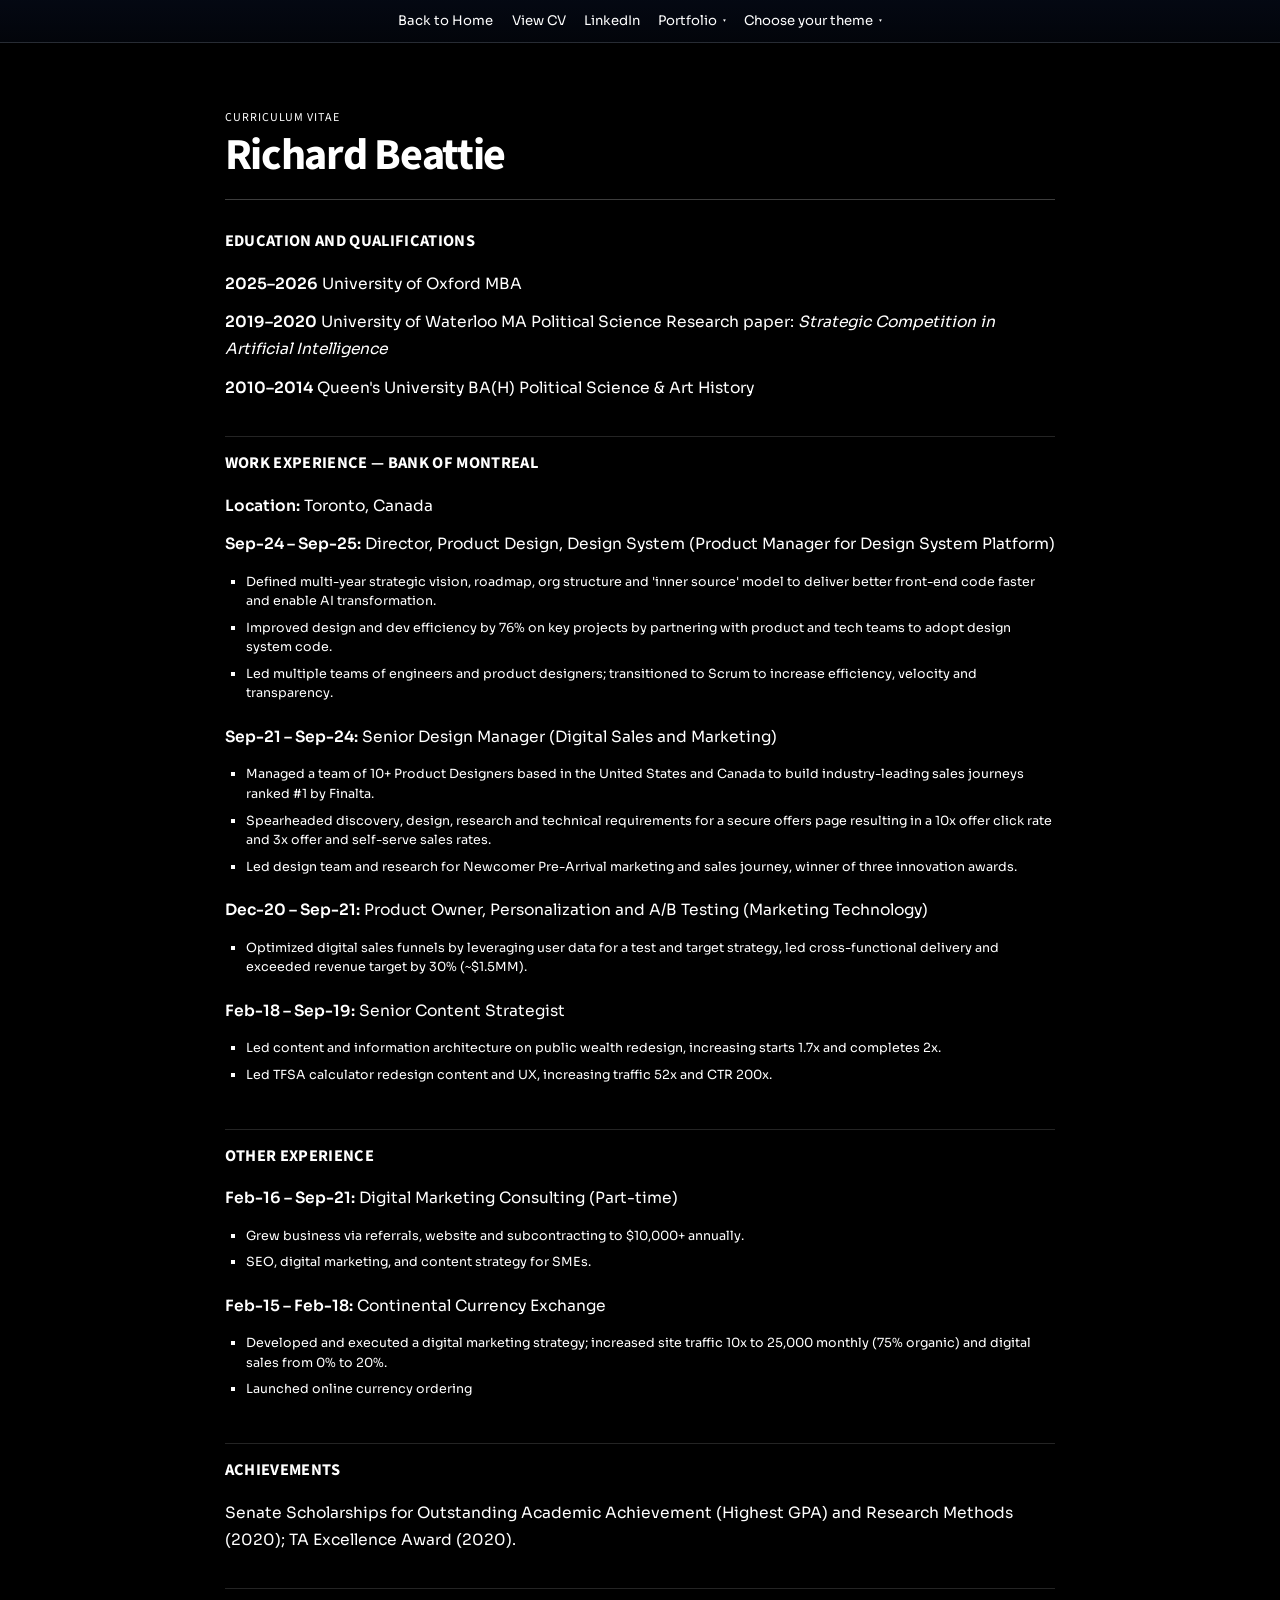
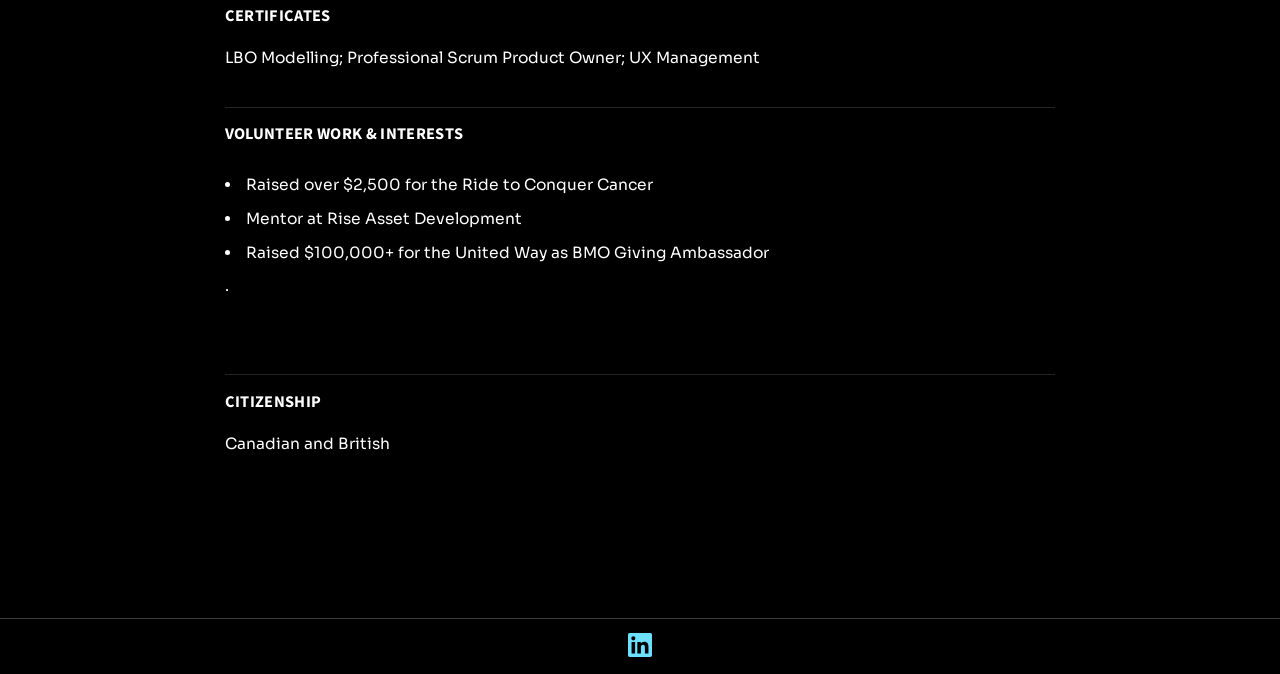
==== cv.html @ 8a1bc0b5 "Add files via upload" ====
<!doctype html>
<html lang="en">
  <head>
    <meta charset="utf-8" />
    <meta name="viewport" content="width=device-width, initial-scale=1" />
    <title>Richard Beattie · CV | meetrb</title>
    <meta
      name="description"
      content="Richard Beattie — product and UX leadership, fintech and digital transformation. MBA at Oxford."
    />
    <link rel="preconnect" href="https://fonts.googleapis.com" />
    <link rel="preconnect" href="https://fonts.gstatic.com" crossorigin />
    <link
      href="https://fonts.googleapis.com/css2?family=JetBrains+Mono:wght@400;600&family=Libre+Baskerville:wght@400;700&family=Russo+One&family=Sora:wght@400;600;700&family=Source+Sans+3:wght@400;600;700&display=swap"
      rel="stylesheet"
    />
    <script>
      (function () {
        try {
          var key = "meetrb_ui_theme_v1";
          var valid = { neo: 1, liquid: 1, win98: 1, propaganda: 1, bloomberg: 1, modern: 1 };
          var t = window.localStorage.getItem(key);
          document.documentElement.dataset.uiTheme = valid[t] ? t : "modern";
        } catch (e) {
          document.documentElement.dataset.uiTheme = "modern";
        }
      })();
    </script>
    <link rel="stylesheet" href="styles.css" />
  </head>
  <body data-page="cv">
    <header class="site-header">
      <div class="header-inner">
        <div class="header-actions">
          <a href="index.html" class="header-cta">Back to Home</a>
          <a href="cv.html" class="header-cta" aria-current="page">View CV</a>
          <a href="https://www.linkedin.com/in/beattiera/" class="header-cta" target="_blank" rel="noreferrer">LinkedIn</a>
          <details class="portfolio-dropdown">
            <summary class="brand-pill">Portfolio</summary>
            <div class="portfolio-dropdown-menu" role="menu" aria-label="Portfolio projects">
              <a class="portfolio-dropdown-item" href="https://www.meetrb.com/secure-offers" target="_blank" rel="noopener noreferrer">Secure Offers</a>
              <a class="portfolio-dropdown-item" href="https://www.meetrb.com/experience-health-check" target="_blank" rel="noopener noreferrer">Experience Health Checks</a>
              <a class="portfolio-dropdown-item" href="https://www.meetrb.com/pre-arrival-bank-account-application-for-newcomers" target="_blank" rel="noopener noreferrer">Pre-Arrival Newcomers</a>
              <a class="portfolio-dropdown-item" href="https://www.meetrb.com" target="_blank" rel="noopener noreferrer">View full portfolio</a>
            </div>
          </details>
          <div class="theme-dropdown">
            <button type="button" class="header-cta theme-dropdown-trigger" aria-expanded="false" aria-haspopup="true">Choose your theme</button>
            <div class="theme-dropdown-menu" role="menu" aria-label="Select UI theme from menu">
              <button type="button" class="theme-dropdown-item" data-theme-option="neo">Neobrutalism</button>
              <button type="button" class="theme-dropdown-item" data-theme-option="liquid">Glassmorphism</button>
              <button type="button" class="theme-dropdown-item" data-theme-option="win98">Windows 98</button>
              <button type="button" class="theme-dropdown-item" data-theme-option="propaganda">Propaganda</button>
              <button type="button" class="theme-dropdown-item" data-theme-option="bloomberg">Bloomberg</button>
              <button type="button" class="theme-dropdown-item" data-theme-option="modern">Modern</button>
            </div>
          </div>
        </div>
      </div>
    </header>

    <main class="page">
      <section class="ui-mode-callout" aria-label="UI theme selector">
        <p class="ui-mode-copy">Choose your theme</p>
        <div class="ui-mode-toggle" role="group" aria-label="Select UI theme">
          <button type="button" class="ui-mode-btn" data-theme-option="neo" aria-pressed="false">Neobrutalism</button>
          <button type="button" class="ui-mode-btn" data-theme-option="liquid" aria-pressed="false">Glassmorphism</button>
          <button type="button" class="ui-mode-btn" data-theme-option="win98" aria-pressed="false">Windows 98</button>
          <button type="button" class="ui-mode-btn" data-theme-option="propaganda" aria-pressed="false">Propaganda</button>
          <button type="button" class="ui-mode-btn" data-theme-option="bloomberg" aria-pressed="false">Bloomberg</button>
          <button type="button" class="ui-mode-btn" data-theme-option="modern" aria-pressed="false">Modern</button>
        </div>
      </section>

      <section class="quiz-shell" aria-label="Richard Beattie curriculum vitae">
        <div class="result-card cv-card" aria-live="polite">
          <header class="result-header">
            <p class="result-eyebrow">Curriculum vitae</p>
            <h1 class="result-heading">Richard Beattie</h1>
          </header>

          <div class="result-body cv-body">
            <section class="cv-section">
              <h2 class="fun-fact-heading">Education and qualifications</h2>
              <p class="result-text">
                <strong>2025–2026</strong> University of Oxford MBA 
              </p>
              <p class="result-text">
                <strong>2019–2020</strong> University of Waterloo MA Political Science
                Research paper: <em>Strategic Competition in Artificial Intelligence</em>
              </p>
              <p class="result-text">
                <strong>2010–2014</strong> Queen&apos;s University BA(H) Political Science &amp; Art History
              </p>
            </section>

            <section class="cv-section">
              <h2 class="fun-fact-heading">Work experience — Bank of Montreal</h2>
              <p class="result-text"><strong>Location:</strong> Toronto, Canada</p>

              <p class="result-text">
                <strong>Sep-24 – Sep-25:</strong> Director, Product Design, Design System (Product Manager for Design System
                Platform)
              </p>
              <ul class="stats-list">
                <li>
                  Defined multi-year strategic vision, roadmap, org structure and &apos;inner source&apos; model to deliver
                  better front-end code faster and enable AI transformation.
                </li>
                <li>
                  Improved design and dev efficiency by 76% on key projects by partnering with product and tech teams to
                  adopt design system code.
                </li>
                <li>
                  Led multiple teams of engineers and product designers; transitioned to Scrum to increase efficiency,
                  velocity and transparency.
                </li>
              </ul>

              <p class="result-text"><strong>Sep-21 – Sep-24:</strong> Senior Design Manager (Digital Sales and Marketing)</p>
              <ul class="stats-list">
                <li>
                  Managed a team of 10+ Product Designers based in the United States and Canada to build industry-leading
                  sales journeys ranked #1 by Finalta.
                </li>
                <li>
                  Spearheaded discovery, design, research and technical requirements for a secure offers page resulting in a
                  10x offer click rate and 3x offer and self-serve sales rates.
                </li>
                <li>
                  Led design team and research for Newcomer Pre-Arrival marketing and sales journey, winner of three
                  innovation awards.
                </li>
              </ul>

              <p class="result-text">
                <strong>Dec-20 – Sep-21:</strong> Product Owner, Personalization and A/B Testing (Marketing Technology)
              </p>
              <ul class="stats-list">
                <li>
                  Optimized digital sales funnels by leveraging user data for a test and target strategy, led
                  cross-functional delivery and exceeded revenue target by 30% (~$1.5MM).
                </li>
              </ul>

              <p class="result-text"><strong>Feb-18 – Sep-19:</strong> Senior Content Strategist</p>
              <ul class="stats-list">
                <li>
                  Led content and information architecture on public wealth redesign, increasing starts 1.7x and completes
                  2x.
                </li>
                <li>
                  Led TFSA calculator redesign content and UX, increasing traffic 52x and CTR 200x.
                </li>
              </ul>
            </section>

            <section class="cv-section">
              <h2 class="fun-fact-heading">Other experience</h2>
              <p class="result-text"><strong>Feb-16 – Sep-21:</strong> Digital Marketing Consulting (Part-time)</p>
              <ul class="stats-list">
                <li>Grew business via referrals, website and subcontracting to $10,000+ annually.</li>
                <li>SEO, digital marketing, and content strategy for SMEs.</li>
              </ul>

              <p class="result-text"><strong>Feb-15 – Feb-18:</strong> Continental Currency Exchange</p>
              <ul class="stats-list">
                <li>
                  Developed and executed a digital marketing strategy; increased site traffic 10x to 25,000 monthly (75%
                  organic) and digital sales from 0% to 20%.
                </li>
                <li> Launched online currency ordering</li>
              </ul>
            </section>

            <section class="cv-section">
              <h2 class="fun-fact-heading">Achievements</h2>
              <p class="result-text">
                Senate Scholarships for Outstanding Academic Achievement (Highest GPA) and Research Methods (2020); TA
                Excellence Award (2020).
              </p>
            </section>

            <section class="cv-section">
              <h2 class="fun-fact-heading">Certificates</h2>
              <p class="result-text">LBO Modelling; Professional Scrum Product Owner; UX Management</p>
            </section>

            <section class="cv-section">
              <h2 class="fun-fact-heading">Volunteer work &amp; interests</h2>
              <p class="result-text">
                <li>Raised over $2,500 for the Ride to Conquer Cancer</li>
                <li>Mentor at Rise Asset Development</li> 
                <li>Raised $100,000+ for the United Way as BMO Giving Ambassador</li>.
              </p>
            </section>

            <section class="cv-section">
              <h2 class="fun-fact-heading">Citizenship</h2>
              <p class="result-text">Canadian and British</p>
            </section>
          </div>
        </div>
      </section>

      <section class="footnote">
        <p>
          This quiz is biased. It&apos;s for teams like yours dedicated to delivering great user experiences at speed and
          scale. If that sounds like you, the answer is almost certainly <strong>yes</strong>.
        </p>
      </section>
    </main>

    <script src="app.js" defer></script>
  </body>
</html>
---- styles.css ----
:root {
  /* Monochrome core + bright accent pops */
  --accent-primary: #111111;
  --accent-action: #1f6fff;
  --accent-primary-deep: #000000;
  --accent-primary-tint: #f3f3f3;
  --accent-yellow: #ffe45c;
  --accent-coral: #ff4db8;
  --bg-page: #ffffff;
  --ink-main: #0a0a0a;
  --ink-muted: #3d3d3d;
  --border-strong: #0a0a0a;
  --radius-soft: 6px;
  --header-offset: 4.5rem;
  --shadow-offset: 4px;
  --font-sans: "Source Sans 3", system-ui, -apple-system, BlinkMacSystemFont, "Segoe UI", sans-serif;
  --font-display: "Source Sans 3", system-ui, -apple-system, BlinkMacSystemFont, "Segoe UI", sans-serif;
  --font-mono: "Source Sans 3", system-ui, -apple-system, BlinkMacSystemFont, "Segoe UI", sans-serif;
}

@font-face {
  font-family: "Pixelated MS Sans Serif";
  font-style: normal;
  font-weight: 400;
  src: url("https://unpkg.com/98.css@0.1.21/dist/ms_sans_serif.woff2") format("woff2");
}

@font-face {
  font-family: "Pixelated MS Sans Serif";
  font-style: normal;
  font-weight: 700;
  src: url("https://unpkg.com/98.css@0.1.21/dist/ms_sans_serif_bold.woff2") format("woff2");
}

html[data-ui-theme="neo"] {
  --font-sans: "Sora", system-ui, -apple-system, BlinkMacSystemFont, "Segoe UI", sans-serif;
  --font-display: "Sora", system-ui, -apple-system, BlinkMacSystemFont, "Segoe UI", sans-serif;
  --font-mono: "Sora", system-ui, -apple-system, BlinkMacSystemFont, "Segoe UI", sans-serif;
}

html[data-ui-theme="neo"] body {
  background: #ffffff;
}

*,
*::before,
*::after {
  box-sizing: border-box;
}

html,
body {
  margin: 0;
  padding: 0;
  width: 100%;
  max-width: 100%;
  overflow-x: hidden;
  overflow-y: auto;
  height: auto;
  min-height: 100%;
}

body {
  min-height: 100vh;
  font-family: var(--font-sans);
  background: var(--bg-page);
  color: var(--ink-main);
  font-size: 1.02rem;
  line-height: 1.55;
  padding-top: var(--header-offset);
  padding-bottom: 0;
}

img {
  max-width: 100%;
  display: block;
}

button,
input,
select,
textarea {
  font-family: inherit;
}

main {
  display: block;
}

.site-header {
  border-bottom: 3px solid var(--border-strong);
  background: white;
  position: fixed;
  top: 0;
  left: 0;
  right: 0;
  z-index: 200;
}

html[data-ui-theme="neo"] .site-header,
html[data-ui-theme="liquid"] .site-header,
html[data-ui-theme="win98"] .site-header,
html[data-ui-theme="propaganda"] .site-header,
html[data-ui-theme="bloomberg"] .site-header,
html[data-ui-theme="modern"] .site-header {
  position: fixed;
  top: 0;
  left: 0;
  right: 0;
  z-index: 200;
}

.header-inner {
  max-width: 1040px;
  margin: 0 auto;
  padding: 0.75rem 1.25rem;
  display: flex;
  align-items: center;
  justify-content: space-between;
  gap: 1rem;
}

.header-actions {
  display: inline-flex;
  align-items: center;
  gap: 0.55rem;
}

.theme-dropdown {
  display: none;
  position: relative;
}

.theme-dropdown-menu {
  display: none;
  position: absolute;
  top: calc(100% + 0.4rem);
  right: 0;
  min-width: 210px;
  z-index: 30;
}

.theme-dropdown.open .theme-dropdown-menu {
  display: grid;
}

.theme-dropdown-item {
  border: none;
  background: transparent;
  cursor: pointer;
}

.theme-dropdown-trigger::after {
  content: " \25BE";
  font-size: 0.72em;
  margin-left: 0.35rem;
}

.brand-lockup {
  display: inline-flex;
  align-items: center;
  gap: 0.75rem;
}

.brand-pill {
  text-decoration: none;
  color: white;
}

.brand-pill {
  padding: 0.35rem 0.7rem;
  border-radius: var(--radius-soft);
  border: 2px solid var(--border-strong);
  background: var(--accent-action);
  color: white;
  font-weight: 700;
  letter-spacing: 0.06em;
  text-transform: uppercase;
  font-size: 0.75rem;
  line-height: 1;
  min-height: 2.15rem;
  display: inline-flex;
  align-items: center;
  justify-content: center;
  box-shadow: var(--shadow-offset) var(--shadow-offset) 0 var(--border-strong);
}

.brand-pill:hover {
  transform: translate(-1px, -1px);
  box-shadow: calc(var(--shadow-offset) + 1px) calc(var(--shadow-offset) + 1px) 0
    var(--border-strong);
}

.brand-pill:focus-visible {
  outline: 3px solid var(--accent-yellow);
  outline-offset: 2px;
}

.portfolio-dropdown {
  position: relative;
  display: inline-flex;
  align-items: center;
}

.portfolio-dropdown summary {
  list-style: none;
  cursor: pointer;
  margin: 0;
  vertical-align: middle;
}

.portfolio-dropdown summary::-webkit-details-marker {
  display: none;
}

.portfolio-dropdown summary::after {
  content: " \25BE";
  font-size: 0.72em;
  margin-left: 0.35rem;
}

.portfolio-dropdown > .brand-pill {
  display: inline-flex;
  align-items: center;
  justify-content: center;
}

.portfolio-dropdown-menu {
  display: none;
  position: absolute;
  top: calc(100% + 0.4rem);
  right: 0;
  min-width: 230px;
  z-index: 30;
  background: white;
  border: 2px solid var(--border-strong);
  border-radius: var(--radius-soft);
  box-shadow: var(--shadow-offset) var(--shadow-offset) 0 var(--border-strong);
  padding: 0.4rem;
}

.portfolio-dropdown[open] .portfolio-dropdown-menu {
  display: grid;
  gap: 0.2rem;
}

.portfolio-dropdown-item {
  display: block;
  padding: 0.42rem 0.55rem;
  border: 1px solid transparent;
  border-radius: calc(var(--radius-soft) - 4px);
  text-decoration: none;
  color: var(--ink-main);
  font-size: 0.8rem;
  line-height: 1.25;
}

.portfolio-dropdown-item:hover,
.portfolio-dropdown-item:focus-visible {
  border-color: var(--border-strong);
  background: var(--panel-soft);
}

.brand-tagline {
  font-size: 0.8rem;
  color: var(--ink-muted);
  font-family: var(--font-mono);
}

.header-cta {
  padding: 0.45rem 0.9rem;
  border-radius: var(--radius-soft);
  background: var(--accent-action);
  border: 2px solid var(--border-strong);
  color: #ffffff;
  font-weight: 600;
  text-decoration: none;
  text-transform: uppercase;
  letter-spacing: 0.06em;
  font-size: 0.75rem;
  line-height: 1;
  min-height: 2.15rem;
  display: inline-flex;
  align-items: center;
  justify-content: center;
  box-shadow: var(--shadow-offset) var(--shadow-offset) 0 var(--border-strong);
}


.header-cta:hover,
.header-cta:focus-visible {
  transform: translate(-1px, -1px);
  box-shadow: calc(var(--shadow-offset) + 1px) calc(var(--shadow-offset) + 1px) 0
    var(--border-strong);
}

.page {
  max-width: 1040px;
  margin: 0 auto;
  padding: 1.75rem 1.25rem 3.25rem;
  display: flex;
  flex-direction: column;
  gap: 2rem;
  overflow-x: clip;
  overflow-y: visible;
}

.ui-mode-callout {
  border: 2px solid var(--border-strong);
  background: #ffffff;
  box-shadow: var(--shadow-offset) var(--shadow-offset) 0 var(--border-strong);
  padding: 0.75rem 0.9rem;
  display: flex;
  align-items: center;
  justify-content: space-between;
  gap: 0.9rem;
}

.ui-mode-copy {
  margin: 0;
  font-size: 0.9rem;
  font-weight: 600;
  color: var(--ink-main);
}

.ui-mode-toggle {
  display: inline-flex;
  align-items: center;
  gap: 0.65rem;
  flex-wrap: wrap;
}

.ui-mode-btn {
  border: 2px solid var(--border-strong);
  border-radius: 10px;
  background: #ffffff;
  color: var(--ink-main);
  padding: 0.45rem 0.75rem;
  font-size: 0.76rem;
  font-weight: 700;
  letter-spacing: 0.06em;
  text-transform: uppercase;
  cursor: pointer;
  box-shadow: 3px 3px 0 var(--border-strong);
  transition: transform 0.08s ease-out, box-shadow 0.08s ease-out;
}

.ui-mode-btn[data-theme-option="liquid"] {
  border-width: 1px;
  border-color: rgba(255, 255, 255, 0.95);
  background: linear-gradient(135deg, rgba(255, 255, 255, 0.7), rgba(225, 236, 255, 0.8));
  color: #143769;
  box-shadow: 0 8px 18px rgba(16, 37, 74, 0.2);
  backdrop-filter: blur(10px) saturate(135%);
}

.ui-mode-btn[data-theme-option="win98"] {
  border: 2px solid #7f7f7f;
  border-right-color: #000000;
  border-bottom-color: #000000;
  border-left-color: #ffffff;
  border-top-color: #ffffff;
  border-radius: 0;
  background: #c0c0c0;
  color: #000000;
  box-shadow: none;
  font-family: "MS Sans Serif", "Tahoma", "Verdana", var(--font-sans);
  letter-spacing: 0;
  text-transform: none;
  font-weight: 600;
}

.ui-mode-btn[data-theme-option="propaganda"] {
  border: 2px solid #2b0000;
  border-radius: 0;
  background: linear-gradient(180deg, #d11313 0%, #a30000 100%);
  color: #ffe9b0;
  box-shadow: 3px 3px 0 #2b0000;
  font-family: "Russo One", var(--font-sans);
  letter-spacing: 0.02em;
  text-transform: uppercase;
}

.ui-mode-btn[data-theme-option="bloomberg"] {
  border: 1px solid #3a3a3a;
  border-radius: 0;
  background: #111111;
  color: #ff8c00;
  box-shadow: inset 0 0 0 1px #050505;
  font-family: "Courier New", "Lucida Console", "Consolas", monospace;
  letter-spacing: 0.03em;
  text-transform: uppercase;
  font-size: 0.72rem;
}

.ui-mode-btn[data-theme-option="modern"] {
  border: 1px solid #343954;
  border-radius: 999px;
  background: linear-gradient(135deg, #171d33 0%, #11162a 100%);
  color: #eef1ff;
  box-shadow: 0 10px 20px rgba(5, 8, 18, 0.45);
  font-family: "Sora", "Source Sans 3", system-ui, sans-serif;
  letter-spacing: 0.02em;
  text-transform: none;
}

.ui-mode-btn:hover,
.ui-mode-btn:focus-visible {
  transform: translate(-1px, -1px);
}

.ui-mode-btn[data-theme-option="neo"]:hover,
.ui-mode-btn[data-theme-option="neo"]:focus-visible {
  box-shadow: 4px 4px 0 var(--border-strong);
}

.ui-mode-btn[data-theme-option="liquid"]:hover,
.ui-mode-btn[data-theme-option="liquid"]:focus-visible {
  box-shadow: 0 12px 22px rgba(16, 37, 74, 0.24);
}

.ui-mode-btn[data-theme-option="win98"]:hover,
.ui-mode-btn[data-theme-option="win98"]:focus-visible {
  transform: none;
  border-right-color: #ffffff;
  border-bottom-color: #ffffff;
  border-left-color: #000000;
  border-top-color: #000000;
}

.ui-mode-btn[data-theme-option="propaganda"]:hover,
.ui-mode-btn[data-theme-option="propaganda"]:focus-visible {
  transform: translate(-1px, -1px);
  box-shadow: 4px 4px 0 #2b0000;
}

.ui-mode-btn[data-theme-option="bloomberg"]:hover,
.ui-mode-btn[data-theme-option="bloomberg"]:focus-visible {
  transform: none;
  border-color: #ff8c00;
  background: #171717;
  box-shadow: inset 0 0 0 1px #402200;
}

.ui-mode-btn[data-theme-option="modern"]:hover,
.ui-mode-btn[data-theme-option="modern"]:focus-visible {
  transform: translateY(-1px);
  border-color: #5a6dff;
  box-shadow: 0 14px 24px rgba(8, 12, 28, 0.52);
}

.ui-mode-btn[aria-pressed="true"] {
  outline: 3px solid var(--accent-action);
  outline-offset: 2px;
}

.ui-mode-btn:focus-visible {
  outline-color: var(--accent-yellow);
}

.intro-card {
  border: 3px solid var(--border-strong);
  background: #ffffff;
  box-shadow: var(--shadow-offset) var(--shadow-offset) 0 var(--border-strong);
  padding: 1.1rem 1.2rem;
  display: grid;
  gap: 0.7rem;
}

.intro-card-heading {
  margin: 0;
  font-family: var(--font-display);
  font-size: clamp(1.2rem, 2vw, 1.5rem);
  font-weight: 700;
  line-height: 1.3;
}

.rotating-role {
  display: inline-block;
  min-width: 12ch;
  vertical-align: baseline;
}

.rotating-role.is-typing::after {
  content: "|";
  margin-left: 0.08em;
  opacity: 1;
  animation: caret-blink 0.9s steps(1, end) infinite;
}

@keyframes caret-blink {
  0%,
  49% {
    opacity: 1;
  }
  50%,
  100% {
    opacity: 0;
  }
}

.intro-card-body {
  margin: 0;
  color: var(--ink-muted);
  line-height: 1.6;
}

.hero {
  display: grid;
  grid-template-columns: minmax(0, 2.1fr) minmax(0, 1.4fr);
  gap: 1.75rem;
  border: 3px solid var(--border-strong);
  background: #ffffff;
  padding: 2rem 1.85rem;
  position: relative;
  box-shadow: var(--shadow-offset) var(--shadow-offset) 0 var(--border-strong);
}

.hero-video-stage {
  position: relative;
}

.hero-bg-video {
  display: none;
}

.hero-copy h1 {
  font-family: var(--font-display);
  font-size: clamp(2rem, 3.8vw, 2.75rem);
  font-weight: 700;
  margin: 0 0 0.85rem;
  text-transform: none;
  letter-spacing: -0.02em;
  line-height: 1.2;
}

.hero-subtitle {
  margin: 0 0 1.35rem;
  max-width: 36rem;
  color: var(--ink-muted);
  line-height: 1.65;
}

.hero-cta-row {
  margin: 0;
  display: flex;
  flex-wrap: wrap;
  align-items: center;
  gap: 1rem 1.25rem;
}

.portfolio-carousel {
  border: 3px solid var(--border-strong);
  background: #ffffff;
  box-shadow: var(--shadow-offset) var(--shadow-offset) 0 var(--border-strong);
  border-radius: var(--radius-card);
  padding: 1.1rem 1.2rem 1.25rem;
  display: grid;
  gap: 0.95rem;
}

.portfolio-carousel-head {
  display: flex;
  justify-content: space-between;
  align-items: center;
  gap: 0.8rem;
}

.portfolio-carousel-head .stats-heading {
  margin: 0;
}

.portfolio-carousel-controls {
  display: inline-flex;
  gap: 0.45rem;
}

.carousel-btn {
  border: 2px solid var(--border-strong);
  background: #ffffff;
  color: var(--ink-main);
  border-radius: var(--radius-soft);
  font-size: 0.74rem;
  letter-spacing: 0.06em;
  text-transform: uppercase;
  padding: 0.34rem 0.68rem;
  cursor: pointer;
  box-shadow: 2px 2px 0 var(--border-strong);
}

.carousel-btn:hover,
.carousel-btn:focus-visible {
  transform: translate(-1px, -1px);
  box-shadow: 3px 3px 0 var(--border-strong);
}

.portfolio-track {
  display: flex;
  gap: 0.9rem;
  overflow-x: auto;
  scroll-snap-type: x mandatory;
  scroll-padding-inline: 0.2rem;
  padding: 0.2rem 0.1rem 0.25rem;
}

.portfolio-track::-webkit-scrollbar {
  height: 8px;
}

.portfolio-track::-webkit-scrollbar-thumb {
  background: var(--accent-primary-tint);
  border: 1px solid var(--border-strong);
}

.portfolio-card {
  scroll-snap-align: start;
  min-width: min(360px, 86vw);
  border: 2px solid var(--border-strong);
  background: #ffffff;
  border-radius: 14px;
  overflow: hidden;
  box-shadow: 3px 3px 0 var(--border-strong);
  display: grid;
}

.portfolio-card img {
  width: 100%;
  aspect-ratio: 16 / 9;
  object-fit: cover;
  background: #0c1020;
}

.portfolio-card img.portfolio-card-img-shift-up {
  object-position: center 62%;
}

.portfolio-card img.portfolio-card-img-contain {
  object-fit: cover;
  object-position: center;
  background: #0079c1;
}

.portfolio-card-copy {
  padding: 0.85rem 0.9rem 0.95rem;
  display: grid;
  gap: 0.5rem;
}

.portfolio-card-copy h3 {
  margin: 0;
  font-size: 1.05rem;
  line-height: 1.2;
}

.portfolio-card-copy p {
  margin: 0;
  color: var(--ink-muted);
  line-height: 1.45;
  font-size: 0.92rem;
}

.portfolio-card-copy a {
  color: var(--accent-action);
  font-weight: 600;
  text-decoration: none;
}

.portfolio-card-copy a:hover,
.portfolio-card-copy a:focus-visible {
  text-decoration: underline;
  text-underline-offset: 0.2em;
}

.hero-linkedin {
  padding: 0.55rem 1.05rem;
  border-radius: var(--radius-soft);
  border: 2px solid var(--border-strong);
  background: #ffffff;
  color: var(--ink-main);
  font-size: 0.9rem;
  font-weight: 600;
  text-transform: uppercase;
  letter-spacing: 0.08em;
  text-decoration: none;
  display: inline-flex;
  align-items: center;
  justify-content: center;
  box-shadow: var(--shadow-offset) var(--shadow-offset) 0 var(--border-strong);
}

.hero-linkedin:hover,
.hero-linkedin:focus-visible {
  transform: translate(-1px, -1px);
  box-shadow: calc(var(--shadow-offset) + 1px) calc(var(--shadow-offset) + 1px) 0
    var(--border-strong);
}

.hero-aside {
  display: flex;
  align-items: stretch;
}

.hero-stats-block {
  border: 3px solid var(--border-strong);
  background: white;
  padding: 1.15rem 1.2rem;
  align-self: stretch;
  display: flex;
  flex-direction: column;
  gap: 0.65rem;
}

.stats-heading {
  font-family: var(--font-mono);
  font-size: 0.78rem;
  text-transform: uppercase;
  letter-spacing: 0.1em;
  margin: 0;
  color: var(--ink-muted);
}

.stats-list {
  list-style: square;
  padding-left: 1.2rem;
  margin: 0;
  font-size: 0.92rem;
  line-height: 1.55;
}

.stats-list li + li {
  margin-top: 0.25rem;
}

.quiz-shell {
  display: grid;
  gap: 1.5rem;
  align-items: flex-start;
}

.quiz-card,
.result-card {
  border: 3px solid var(--border-strong);
  background: white;
  box-shadow: var(--shadow-offset) var(--shadow-offset) 0 var(--border-strong);
  padding: 1.65rem 1.75rem;
  display: flex;
  flex-direction: column;
  gap: 1.35rem;
}

.quiz-header {
  border-bottom: 2px solid var(--border-strong);
  padding-bottom: 0.8rem;
}

.quiz-eyebrow {
  font-family: var(--font-mono);
  font-size: 0.75rem;
  text-transform: uppercase;
  letter-spacing: 0.08em;
  margin: 0 0 0.25rem;
  color: var(--ink-muted);
}

.quiz-header h1 {
  margin: 0;
  font-family: var(--font-display);
  font-size: clamp(1.25rem, 2.5vw, 1.45rem);
  font-weight: 700;
  line-height: 1.35;
  text-transform: none;
  letter-spacing: -0.01em;
}

.quiz-header h2 {
  margin: 0;
  font-size: 1.3rem;
}

.quiz-form {
  margin: 0;
}

.quiz-options {
  display: grid;
  gap: 0.6rem;
}

.quiz-option {
  display: grid;
  grid-template-columns: auto 1fr;
  align-items: flex-start;
  gap: 0.65rem;
  padding: 0.65rem 0.75rem;
  border-radius: var(--radius-soft);
  border: 2px solid var(--border-strong);
  cursor: pointer;
  background: #fdfdfd;
  transition: background 0.08s ease-out, transform 0.08s ease-out, box-shadow 0.08s ease-out;
}

.quiz-option:hover {
  background: var(--accent-primary-tint);
}

.quiz-option input {
  margin-top: 0.15rem;
}

.quiz-option-label {
  font-weight: 600;
}

.quiz-option-help {
  margin-top: 0.08rem;
  font-size: 0.85rem;
  color: var(--ink-muted);
}

.quiz-option.selected {
  background: var(--accent-yellow);
  box-shadow: var(--shadow-offset) var(--shadow-offset) 0 var(--border-strong);
  transform: translate(-1px, -1px);
}

.quiz-footer {
  display: flex;
  align-items: center;
  gap: 0.75rem;
  margin-top: 0.5rem;
}

.quiz-footer-spacer {
  flex: 1;
}

.btn {
  border-radius: var(--radius-soft);
  border: 2px solid var(--border-strong);
  padding: 0.55rem 1.05rem;
  font-size: 0.9rem;
  font-weight: 600;
  text-transform: uppercase;
  letter-spacing: 0.08em;
  cursor: pointer;
  background: white;
  color: var(--ink-main);
  display: inline-flex;
  align-items: center;
  justify-content: center;
  gap: 0.4rem;
  box-shadow: var(--shadow-offset) var(--shadow-offset) 0 var(--border-strong);
  text-decoration: none;
}

.btn-primary {
  background: var(--accent-action);
  color: white;
  box-shadow: var(--shadow-offset) var(--shadow-offset) 0 var(--border-strong);
}

.btn-ghost {
  background: #ffffff;
}

.btn-full {
  width: 100%;
  justify-content: center;
}

.btn:disabled {
  opacity: 0.5;
  cursor: not-allowed;
  box-shadow: none;
}

.btn:not(:disabled):hover,
.btn:not(:disabled):focus-visible {
  transform: translate(-1px, -1px);
  box-shadow: calc(var(--shadow-offset) + 1px) calc(var(--shadow-offset) + 1px) 0
    var(--border-strong);
}

.result-header {
  border-bottom: 2px solid var(--border-strong);
  padding-bottom: 0.8rem;
}

.result-eyebrow {
  font-family: var(--font-mono);
  font-size: 0.75rem;
  text-transform: uppercase;
  letter-spacing: 0.08em;
  margin: 0 0 0.25rem;
  color: var(--ink-muted);
}

.result-heading {
  font-family: var(--font-display);
  margin: 0;
  font-size: clamp(1.45rem, 3vw, 1.75rem);
  font-weight: 700;
  text-transform: none;
  letter-spacing: -0.02em;
  line-height: 1.25;
}

.result-body {
  display: flex;
  flex-direction: column;
  gap: 0.55rem;
  font-size: 0.97rem;
  line-height: 1.45;
}

.result-body > .result-pill {
  margin-bottom: 0.35rem;
}

.result-text {
  margin: 0;
  color: var(--ink-muted);
}

.result-text strong {
  color: var(--ink-main);
  font-weight: 600;
}

.result-callout {
  margin-top: 0.5rem;
  padding: 0.85rem 1rem 0.95rem;
  border: 2px solid var(--border-strong);
  border-left: 5px solid var(--accent-yellow);
  background: #ffffff;
  box-shadow: 3px 3px 0 var(--border-strong);
  display: flex;
  flex-direction: column;
  gap: 0.4rem;
}

.result-callout-intro {
  margin: 0;
  font-family: var(--font-mono);
  font-size: 0.72rem;
  font-weight: 600;
  text-transform: uppercase;
  letter-spacing: 0.07em;
  color: var(--ink-muted);
  line-height: 1.35;
}

.result-callout-verdict {
  margin: 0;
  font-family: var(--font-display);
  font-size: 1.12rem;
  font-weight: 700;
  line-height: 1.3;
  letter-spacing: -0.02em;
  color: var(--ink-main);
}

.result-footer {
  margin-top: 0.65rem;
  padding-top: 0.85rem;
  border-top: 2px solid var(--border-strong);
  display: grid;
  gap: 0.55rem;
}

.result-pill {
  display: inline-block;
  align-self: flex-start;
  padding: 0.2rem 0.55rem;
  border-radius: 999px;
  border: 2px solid var(--border-strong);
  background: var(--accent-coral);
  color: #050505;
  font-size: 0.74rem;
  font-family: var(--font-mono);
  text-transform: uppercase;
  letter-spacing: 0.09em;
}

.cv-card {
  gap: 1rem;
  max-width: 980px;
  margin-inline: auto;
}

.cv-contact {
  margin-top: 0.35rem;
  display: flex;
  flex-wrap: wrap;
  gap: 0.35rem 0.6rem;
}

.cv-contact a {
  color: inherit;
}

.cv-body {
  gap: 1.65rem;
}

.cv-section {
  display: grid;
  gap: 0.65rem;
  padding: 0.9rem 0 0.35rem;
  border-top: 1px solid var(--border-strong);
}

.cv-section:first-child {
  border-top: none;
  padding-top: 0;
}

.cv-section .stats-list {
  margin: 0.18rem 0 0.55rem;
  padding-left: 1.3rem;
}

.cv-section .stats-list li + li {
  margin-top: 0.42rem;
}

.cv-card .result-header {
  padding-bottom: 1.15rem;
  margin-bottom: 0.82rem;
  border-bottom: 2px solid var(--border-strong);
}

.cv-card .fun-fact-heading {
  font-size: 1.02rem;
  letter-spacing: 0.02em;
  margin-bottom: 0.32rem;
}

.cv-card .result-text {
  line-height: 1.72;
}

.cv-card .result-text strong {
  color: inherit;
}

html[data-ui-theme="neo"] .result-pill {
  background: var(--accent-coral);
  border-color: var(--border-strong);
  color: #050505;
}

.footnote {
  border: 3px solid var(--border-strong);
  padding: 1.15rem 1.35rem;
  background: #0a0a0a;
  color: #f7f7f7;
  font-size: 0.92rem;
  line-height: 1.65;
  box-shadow: var(--shadow-offset) var(--shadow-offset) 0 var(--border-strong);
}

.footnote strong {
  color: var(--accent-yellow);
}

.site-footer {
  width: 100%;
  border-top: 2px solid var(--border-strong);
  background: #ffffff;
  padding: 0.85rem 1.25rem 1.05rem;
  display: flex;
  justify-content: center;
  align-items: center;
  position: relative;
  z-index: 5;
}

.site-footer-icon-link {
  color: #0a66c2;
  text-decoration: none;
  display: inline-flex;
  align-items: center;
  justify-content: center;
  line-height: 1;
}

.site-footer-linkedin-icon {
  width: 1.5rem;
  height: 1.5rem;
}

.site-footer-icon-link:hover,
.site-footer-icon-link:focus-visible {
  color: #004182;
}

/* Fun fact sits inside .quiz-card, below the nav buttons */
.quiz-card .fun-fact {
  margin-top: 1.25rem;
  padding: 1rem 1.1rem;
  border: 2px solid var(--border-strong);
  background: #ffffff;
  box-shadow: 3px 3px 0 var(--border-strong);
}

.fun-fact-heading {
  font-family: var(--font-mono);
  font-size: 0.78rem;
  text-transform: uppercase;
  letter-spacing: 0.1em;
  margin: 0 0 0.65rem;
  color: var(--ink-main);
}

.fun-fact-body {
  margin: 0;
  font-size: 0.92rem;
  line-height: 1.6;
  color: var(--ink-muted);
}

.fun-fact-body a {
  color: var(--accent-primary);
  font-weight: 600;
}

.visually-hidden {
  border: 0;
  clip: rect(0 0 0 0);
  height: 1px;
  margin: -1px;
  overflow: hidden;
  padding: 0;
  position: absolute;
  width: 1px;
}

html[data-ui-theme="liquid"] body {
  background:
    radial-gradient(circle at 10% 8%, rgba(102, 153, 255, 0.28), transparent 36%),
    radial-gradient(circle at 85% 2%, rgba(167, 121, 255, 0.22), transparent 28%),
    radial-gradient(circle at 50% 100%, rgba(72, 111, 196, 0.26), transparent 40%),
    #0b1021;
  color: #eaf1ff;
}

html[data-ui-theme="liquid"] .site-header {
  background: rgba(11, 18, 34, 0.7);
  border-bottom-width: 1px;
  border-bottom-color: rgba(175, 200, 255, 0.2);
  box-shadow: 0 10px 28px rgba(0, 0, 0, 0.45);
  backdrop-filter: blur(14px) saturate(135%);
}

html[data-ui-theme="liquid"] .ui-mode-callout,
html[data-ui-theme="liquid"] .intro-card,
html[data-ui-theme="liquid"] .hero,
html[data-ui-theme="liquid"] .hero-stats-block,
html[data-ui-theme="liquid"] .quiz-card,
html[data-ui-theme="liquid"] .result-card,
html[data-ui-theme="liquid"] .quiz-card .fun-fact,
html[data-ui-theme="liquid"] .result-callout,
html[data-ui-theme="liquid"] .footnote {
  background: linear-gradient(145deg, rgba(255, 255, 255, 0.14), rgba(255, 255, 255, 0.05));
  border: 1px solid rgba(255, 255, 255, 0.24);
  border-radius: 20px;
  box-shadow:
    inset 1px 1px 0 rgba(255, 255, 255, 0.28),
    inset -1px -1px 0 rgba(255, 255, 255, 0.05),
    0 18px 42px rgba(0, 0, 0, 0.45);
  backdrop-filter: blur(22px) saturate(145%);
  -webkit-backdrop-filter: blur(22px) saturate(145%);
}

html[data-ui-theme="liquid"] .ui-mode-copy,
html[data-ui-theme="liquid"] .hero-subtitle,
html[data-ui-theme="liquid"] .intro-card-body,
html[data-ui-theme="liquid"] .brand-tagline,
html[data-ui-theme="liquid"] .quiz-option-help,
html[data-ui-theme="liquid"] .result-text,
html[data-ui-theme="liquid"] .result-callout-intro,
html[data-ui-theme="liquid"] .fun-fact-body,
html[data-ui-theme="liquid"] .stats-heading,
html[data-ui-theme="liquid"] .quiz-eyebrow,
html[data-ui-theme="liquid"] .result-eyebrow {
  color: #c6d6ff;
}

html[data-ui-theme="liquid"] .hero-copy h1,
html[data-ui-theme="liquid"] .intro-card-heading,
html[data-ui-theme="liquid"] .quiz-header h1,
html[data-ui-theme="liquid"] .result-heading,
html[data-ui-theme="liquid"] .result-callout-verdict,
html[data-ui-theme="liquid"] .fun-fact-heading,
html[data-ui-theme="liquid"] .stats-list,
html[data-ui-theme="liquid"] .quiz-option-label {
  color: #f4f8ff;
}

html[data-ui-theme="liquid"] .quiz-header,
html[data-ui-theme="liquid"] .result-header,
html[data-ui-theme="liquid"] .result-footer {
  border-color: rgba(214, 230, 255, 0.2);
}

html[data-ui-theme="liquid"] .footnote {
  color: #dde8ff;
}

html[data-ui-theme="liquid"] .glass-button {
  --bg-color: rgba(255, 255, 255, 0.16);
  --highlight: rgba(255, 255, 255, 0.55);
  --text: #eef4ff;
  position: relative;
  overflow: hidden;
  background: transparent;
  border: 1px solid rgba(255, 255, 255, 0.2);
  border-radius: 14px;
  transition: transform 0.2s ease, box-shadow 0.2s ease;
  outline: none;
  box-shadow: 0 12px 26px rgba(0, 0, 0, 0.35);
}

html[data-ui-theme="liquid"] .glass-button:hover {
  transform: scale(1.03);
}

html[data-ui-theme="liquid"] .glass-button:active {
  transform: scale(0.97);
}

html[data-ui-theme="liquid"] .glass-filter,
html[data-ui-theme="liquid"] .glass-overlay,
html[data-ui-theme="liquid"] .glass-specular {
  position: absolute;
  inset: 0;
  border-radius: inherit;
}

html[data-ui-theme="liquid"] .glass-filter {
  z-index: 1;
  backdrop-filter: blur(8px);
  -webkit-backdrop-filter: blur(8px);
  filter: url(#glass-distortion) saturate(120%) brightness(1.15);
}

html[data-ui-theme="liquid"] .glass-overlay {
  z-index: 2;
  background: var(--bg-color);
}

html[data-ui-theme="liquid"] .glass-specular {
  z-index: 3;
  box-shadow: inset 1px 1px 1px var(--highlight);
}

html[data-ui-theme="liquid"] .glass-content {
  position: relative;
  z-index: 4;
  color: var(--text);
}

html[data-ui-theme="liquid"] .btn-primary.glass-button,
html[data-ui-theme="liquid"] .header-cta.glass-button {
  --bg-color: rgba(132, 174, 255, 0.2);
  --highlight: rgba(255, 255, 255, 0.65);
  --text: #ffffff;
}

html[data-ui-theme="liquid"] .brand-pill.glass-button {
  --bg-color: rgba(132, 174, 255, 0.2);
  --highlight: rgba(255, 255, 255, 0.65);
  --text: #ffffff;
}

html[data-ui-theme="liquid"] .quiz-option {
  background: rgba(255, 255, 255, 0.08);
  border-color: rgba(255, 255, 255, 0.18);
  backdrop-filter: blur(10px) saturate(135%);
  -webkit-backdrop-filter: blur(10px) saturate(135%);
}

html[data-ui-theme="liquid"] .quiz-option.selected {
  background: linear-gradient(135deg, rgba(111, 160, 255, 0.22), rgba(178, 144, 255, 0.18));
  border-color: rgba(219, 233, 255, 0.34);
  box-shadow:
    inset 1px 1px 0 rgba(255, 255, 255, 0.3),
    0 10px 24px rgba(0, 0, 0, 0.35);
  transform: none;
}

html[data-ui-theme="liquid"] .result-pill {
  border-width: 1px;
  border-color: rgba(171, 194, 255, 0.5);
  background: rgba(255, 255, 255, 0.22);
  color: #eef4ff;
  box-shadow:
    inset 1px 1px 1px rgba(255, 255, 255, 0.45),
    0 8px 18px rgba(0, 0, 0, 0.28);
  backdrop-filter: blur(8px) saturate(130%);
  -webkit-backdrop-filter: blur(8px) saturate(130%);
}

html[data-ui-theme="liquid"] .result-callout {
  border-left: 4px solid #ffd24d;
}

html[data-ui-theme="liquid"] .portfolio-dropdown-menu {
  background: rgba(18, 26, 46, 0.82);
  border: 1px solid rgba(214, 230, 255, 0.28);
  box-shadow: 0 16px 30px rgba(0, 0, 0, 0.4);
  backdrop-filter: blur(12px) saturate(130%);
  -webkit-backdrop-filter: blur(12px) saturate(130%);
}

html[data-ui-theme="liquid"] .portfolio-dropdown-item {
  color: #f4f8ff;
}

html[data-ui-theme="liquid"] .cv-card .result-header {
  border-bottom-color: rgba(214, 230, 255, 0.22);
}

html[data-ui-theme="liquid"] .cv-card .cv-section {
  border-top-color: rgba(214, 230, 255, 0.16);
}

html[data-ui-theme="win98"] body {
  background: #008080;
  color: #000000;
  font-family: "Pixelated MS Sans Serif", "MS Sans Serif", "Helv", "Helvetica", sans-serif;
}

html[data-ui-theme="win98"] .site-header,
html[data-ui-theme="win98"] .intro-card,
html[data-ui-theme="win98"] .ui-mode-callout,
html[data-ui-theme="win98"] .hero,
html[data-ui-theme="win98"] .hero-stats-block,
html[data-ui-theme="win98"] .quiz-card,
html[data-ui-theme="win98"] .result-card,
html[data-ui-theme="win98"] .quiz-card .fun-fact,
html[data-ui-theme="win98"] .result-callout,
html[data-ui-theme="win98"] .footnote {
  background: #c0c0c0;
  color: #000000;
  border: 2px solid #7f7f7f;
  border-right-color: #000000;
  border-bottom-color: #000000;
  border-left-color: #ffffff;
  border-top-color: #ffffff;
  border-radius: 0;
  box-shadow: none;
  backdrop-filter: none;
}

html[data-ui-theme="win98"] .hero-subtitle,
html[data-ui-theme="win98"] .brand-tagline,
html[data-ui-theme="win98"] .quiz-option-help,
html[data-ui-theme="win98"] .result-text,
html[data-ui-theme="win98"] .result-callout-intro,
html[data-ui-theme="win98"] .fun-fact-body,
html[data-ui-theme="win98"] .stats-heading,
html[data-ui-theme="win98"] .quiz-eyebrow,
html[data-ui-theme="win98"] .result-eyebrow {
  color: #222222;
}

html[data-ui-theme="win98"] .header-cta,
html[data-ui-theme="win98"] .btn,
html[data-ui-theme="win98"] .hero-linkedin,
html[data-ui-theme="win98"] .ui-mode-btn,
html[data-ui-theme="win98"] .brand-pill {
  background: #c0c0c0;
  color: #000000;
  border: 2px solid #7f7f7f;
  border-right-color: #000000;
  border-bottom-color: #000000;
  border-left-color: #ffffff;
  border-top-color: #ffffff;
  border-radius: 0;
  box-shadow: none;
  text-transform: none;
  letter-spacing: 0;
  font-family: "Pixelated MS Sans Serif", "MS Sans Serif", "Helv", "Helvetica", sans-serif;
  font-size: 11px;
}

html[data-ui-theme="win98"] .header-cta:hover,
html[data-ui-theme="win98"] .btn:hover,
html[data-ui-theme="win98"] .hero-linkedin:hover,
html[data-ui-theme="win98"] .ui-mode-btn:hover,
html[data-ui-theme="win98"] .brand-pill:hover,
html[data-ui-theme="win98"] .header-cta:focus-visible,
html[data-ui-theme="win98"] .btn:focus-visible,
html[data-ui-theme="win98"] .hero-linkedin:focus-visible,
html[data-ui-theme="win98"] .ui-mode-btn:focus-visible,
html[data-ui-theme="win98"] .brand-pill:focus-visible {
  transform: none;
  border-right-color: #ffffff;
  border-bottom-color: #ffffff;
  border-left-color: #000000;
  border-top-color: #000000;
}

html[data-ui-theme="win98"] .ui-mode-btn[aria-pressed="true"] {
  outline: 2px dotted #000000;
  outline-offset: -6px;
}

html[data-ui-theme="win98"] .quiz-option {
  background: #ffffff;
  border: 2px solid #7f7f7f;
  border-right-color: #ffffff;
  border-bottom-color: #ffffff;
  border-left-color: #000000;
  border-top-color: #000000;
}

html[data-ui-theme="win98"] .quiz-option.selected {
  background: #000080;
  color: #ffffff;
  box-shadow: none;
  transform: none;
}

html[data-ui-theme="win98"] .quiz-option.selected .quiz-option-help,
html[data-ui-theme="win98"] .quiz-option.selected .quiz-option-label {
  color: #ffffff;
}

html[data-ui-theme="win98"] .portfolio-dropdown-menu {
  background: #c0c0c0;
  border: 2px solid #7f7f7f;
  border-right-color: #000000;
  border-bottom-color: #000000;
  border-left-color: #ffffff;
  border-top-color: #ffffff;
  box-shadow: none;
  border-radius: 0;
}

html[data-ui-theme="win98"] .portfolio-dropdown-item {
  color: #000000;
  border-radius: 0;
}

html[data-ui-theme="win98"] .result-pill {
  background: #c0c0c0;
  color: #000000;
  border: 2px solid #7f7f7f;
  border-right-color: #000000;
  border-bottom-color: #000000;
  border-left-color: #ffffff;
  border-top-color: #ffffff;
  border-radius: 0;
  box-shadow: none;
  text-transform: none;
  letter-spacing: 0;
  font-family: "Pixelated MS Sans Serif", "MS Sans Serif", "Helv", "Helvetica", sans-serif;
  font-size: 11px;
}

html[data-ui-theme="win98"] .cv-card .result-header {
  border-bottom-color: #7f7f7f;
}

html[data-ui-theme="win98"] .cv-card .cv-section {
  border-top-color: #7f7f7f;
}

html[data-ui-theme="bloomberg"] body {
  background: #0a0a0a;
  color: #e8e8e8;
  font-family: "Courier New", "Lucida Console", "Consolas", monospace;
  font-size: 12px;
  line-height: 1.45;
}

html[data-ui-theme="bloomberg"] .site-header,
html[data-ui-theme="bloomberg"] .intro-card,
html[data-ui-theme="bloomberg"] .ui-mode-callout,
html[data-ui-theme="bloomberg"] .hero,
html[data-ui-theme="bloomberg"] .hero-stats-block,
html[data-ui-theme="bloomberg"] .quiz-card,
html[data-ui-theme="bloomberg"] .result-card,
html[data-ui-theme="bloomberg"] .quiz-card .fun-fact,
html[data-ui-theme="bloomberg"] .result-callout,
html[data-ui-theme="bloomberg"] .footnote {
  background: #111111;
  color: #e8e8e8;
  border: 1px solid #2a2a2a;
  border-radius: 0;
  box-shadow: none;
}

html[data-ui-theme="bloomberg"] .site-header {
  border-bottom: 1px solid #ff8c00;
}

html[data-ui-theme="bloomberg"] .hero-copy h1,
html[data-ui-theme="bloomberg"] .intro-card-heading,
html[data-ui-theme="bloomberg"] .quiz-header h1,
html[data-ui-theme="bloomberg"] .result-heading,
html[data-ui-theme="bloomberg"] .fun-fact-heading,
html[data-ui-theme="bloomberg"] .result-callout-verdict {
  color: #ff8c00;
  font-family: "Courier New", "Lucida Console", "Consolas", monospace;
  text-transform: uppercase;
  letter-spacing: 0.03em;
}

html[data-ui-theme="bloomberg"] .brand-tagline,
html[data-ui-theme="bloomberg"] .hero-subtitle,
html[data-ui-theme="bloomberg"] .intro-card-body,
html[data-ui-theme="bloomberg"] .quiz-option-help,
html[data-ui-theme="bloomberg"] .result-text,
html[data-ui-theme="bloomberg"] .result-callout-intro,
html[data-ui-theme="bloomberg"] .fun-fact-body,
html[data-ui-theme="bloomberg"] .stats-heading,
html[data-ui-theme="bloomberg"] .quiz-eyebrow,
html[data-ui-theme="bloomberg"] .result-eyebrow {
  color: #e8e8e8;
  font-family: "Courier New", "Lucida Console", "Consolas", monospace;
}

html[data-ui-theme="bloomberg"] .ui-mode-copy {
  color: #ff8c00;
  font-family: "Courier New", "Lucida Console", "Consolas", monospace;
  text-transform: uppercase;
  letter-spacing: 0.04em;
}

html[data-ui-theme="bloomberg"] .header-cta,
html[data-ui-theme="bloomberg"] .btn,
html[data-ui-theme="bloomberg"] .hero-linkedin,
html[data-ui-theme="bloomberg"] .brand-pill,
html[data-ui-theme="bloomberg"] .ui-mode-btn {
  background: #111111;
  color: #e8e8e8;
  border: 1px solid #2a2a2a;
  border-radius: 0;
  box-shadow: none;
  font-family: "Courier New", "Lucida Console", "Consolas", monospace;
  text-transform: uppercase;
  letter-spacing: 0.03em;
}

html[data-ui-theme="bloomberg"] .btn-primary,
html[data-ui-theme="bloomberg"] .header-cta,
html[data-ui-theme="bloomberg"] .brand-pill {
  color: #ff8c00;
  border-color: #3a3a3a;
}

html[data-ui-theme="bloomberg"] .header-cta:hover,
html[data-ui-theme="bloomberg"] .btn:hover,
html[data-ui-theme="bloomberg"] .hero-linkedin:hover,
html[data-ui-theme="bloomberg"] .brand-pill:hover,
html[data-ui-theme="bloomberg"] .ui-mode-btn:hover,
html[data-ui-theme="bloomberg"] .header-cta:focus-visible,
html[data-ui-theme="bloomberg"] .btn:focus-visible,
html[data-ui-theme="bloomberg"] .hero-linkedin:focus-visible,
html[data-ui-theme="bloomberg"] .brand-pill:focus-visible,
html[data-ui-theme="bloomberg"] .ui-mode-btn:focus-visible {
  transform: none;
  border-color: #ff8c00;
  background: #161616;
}

html[data-ui-theme="bloomberg"] .ui-mode-btn[aria-pressed="true"] {
  outline: 1px solid #ff8c00;
  outline-offset: 1px;
}

html[data-ui-theme="bloomberg"] .quiz-header,
html[data-ui-theme="bloomberg"] .result-header,
html[data-ui-theme="bloomberg"] .result-footer {
  border-color: #2a2a2a;
}

html[data-ui-theme="bloomberg"] .quiz-option {
  background: #111111;
  border: 1px solid #2a2a2a;
  border-radius: 0;
}

html[data-ui-theme="bloomberg"] .quiz-option:hover {
  background: #161616;
  border-color: #3a3a3a;
}

html[data-ui-theme="bloomberg"] .quiz-option.selected {
  background: rgba(255, 140, 0, 0.12);
  border-color: #ff8c00;
  box-shadow: none;
  transform: none;
}

html[data-ui-theme="bloomberg"] .quiz-option.selected .quiz-option-label {
  color: #ff8c00;
}

html[data-ui-theme="bloomberg"] .result-pill {
  background: #111111;
  color: #ff8c00;
  border: 1px solid #ff8c00;
  border-radius: 0;
  box-shadow: none;
  font-family: "Courier New", "Lucida Console", "Consolas", monospace;
}

html[data-ui-theme="bloomberg"] .result-callout {
  border-left: 3px solid #1e90ff;
}

html[data-ui-theme="bloomberg"] .portfolio-dropdown-menu {
  background: #111111;
  border: 1px solid #2a2a2a;
  box-shadow: none;
  border-radius: 0;
}

html[data-ui-theme="bloomberg"] .portfolio-dropdown-item {
  color: #e8e8e8;
  font-family: "Courier New", "Lucida Console", "Consolas", monospace;
  border-radius: 0;
}

html[data-ui-theme="bloomberg"] .portfolio-dropdown-item:hover,
html[data-ui-theme="bloomberg"] .portfolio-dropdown-item:focus-visible {
  border-color: #ff8c00;
  background: #161616;
}

html[data-ui-theme="bloomberg"] .footnote strong {
  color: #00cc66;
}

html[data-ui-theme="bloomberg"] .cv-card .result-header {
  border-bottom-color: #2a2a2a;
}

html[data-ui-theme="bloomberg"] .cv-card .cv-section {
  border-top-color: #2a2a2a;
}

html[data-ui-theme="modern"] body {
  background: #000000;
  color: #ffffff;
  font-family: "Sora", "Source Sans 3", system-ui, sans-serif;
  font-size: 1.1rem;
  line-height: 1.75;
}

html[data-ui-theme="modern"] .site-header {
  background: linear-gradient(180deg, rgba(5, 10, 22, 0.84), rgba(5, 10, 22, 0.48));
  border-bottom: 1px solid rgba(255, 255, 255, 0.14);
  backdrop-filter: blur(12px) saturate(130%);
  -webkit-backdrop-filter: blur(12px) saturate(130%);
}

html[data-ui-theme="modern"] .site-footer {
  background: #000000;
  border-top: 1px solid rgba(255, 255, 255, 0.24);
}

html[data-ui-theme="modern"] .site-footer-icon-link {
  color: #6ce0ff;
}

html[data-ui-theme="modern"] .ui-mode-callout,
html[data-ui-theme="modern"] .intro-card,
html[data-ui-theme="modern"] .hero,
html[data-ui-theme="modern"] .hero-stats-block,
html[data-ui-theme="modern"] .quiz-card,
html[data-ui-theme="modern"] .result-card,
html[data-ui-theme="modern"] .quiz-card .fun-fact,
html[data-ui-theme="modern"] .result-callout,
html[data-ui-theme="modern"] .footnote {
  background: transparent;
  border: none;
  border-radius: 0;
  box-shadow: none;
  backdrop-filter: none;
}

html[data-ui-theme="modern"] .header-cta,
html[data-ui-theme="modern"] .brand-pill,
html[data-ui-theme="modern"] .btn,
html[data-ui-theme="modern"] .hero-linkedin,
html[data-ui-theme="modern"] .ui-mode-btn {
  background: linear-gradient(145deg, rgba(255, 255, 255, 0.12), rgba(255, 255, 255, 0.03));
  border: 1px solid rgba(255, 255, 255, 0.24);
  border-radius: 999px;
  box-shadow:
    inset 1px 1px 0 rgba(255, 255, 255, 0.16),
    0 8px 20px rgba(0, 0, 0, 0.34);
  color: #ffffff;
  text-transform: none;
  letter-spacing: 0;
  font-family: "Sora", "Source Sans 3", system-ui, sans-serif;
  font-size: clamp(0.75rem, 1.05vw, 0.825rem);
  font-weight: 400;
  padding: 0.5rem 1rem;
  min-height: 0;
  text-align: center;
}

html[data-ui-theme="modern"] .btn-ghost {
  background: transparent;
}

html[data-ui-theme="modern"] .header-cta:hover,
html[data-ui-theme="modern"] .brand-pill:hover,
html[data-ui-theme="modern"] .btn:hover,
html[data-ui-theme="modern"] .hero-linkedin:hover,
html[data-ui-theme="modern"] .ui-mode-btn:hover,
html[data-ui-theme="modern"] .header-cta:focus-visible,
html[data-ui-theme="modern"] .brand-pill:focus-visible,
html[data-ui-theme="modern"] .btn:focus-visible,
html[data-ui-theme="modern"] .hero-linkedin:focus-visible,
html[data-ui-theme="modern"] .ui-mode-btn:focus-visible {
  transform: translateY(-1px);
  box-shadow:
    inset 1px 1px 0 rgba(255, 255, 255, 0.22),
    0 12px 24px rgba(0, 0, 0, 0.42);
  color: #6ce0ff;
  text-decoration: none;
  border-color: rgba(108, 224, 255, 0.62);
}

html[data-ui-theme="modern"] .ui-mode-btn[aria-pressed="true"] {
  outline: 1px solid #6ce0ff;
  outline-offset: 2px;
  color: #6ce0ff;
  text-decoration: none;
}

html[data-ui-theme="modern"] .page {
  padding: clamp(0.2rem, 1vw, 0.55rem) clamp(1.2rem, 6vw, 7rem) clamp(4rem, 10vw, 9rem);
  gap: clamp(3rem, 7vw, 7rem);
  overflow-x: visible;
}

html[data-ui-theme="modern"] .header-inner,
html[data-ui-theme="modern"] .header-actions,
html[data-ui-theme="modern"] .ui-mode-toggle {
  justify-content: center;
}

html[data-ui-theme="modern"] .header-actions {
  gap: 0.55rem;
  padding: 0;
  border: none;
  background: transparent;
  box-shadow: none;
  backdrop-filter: none;
  -webkit-backdrop-filter: none;
}

/* Keep menu as plain text inside the glass container */
html[data-ui-theme="modern"] .header-actions .header-cta,
html[data-ui-theme="modern"] .header-actions .brand-pill,
html[data-ui-theme="modern"] .header-actions .theme-dropdown-trigger {
  background: transparent;
  border: none;
  box-shadow: none;
  border-radius: 0;
  padding: 0.15rem 0.3rem;
  transition: color 160ms ease, text-decoration-color 160ms ease;
}

html[data-ui-theme="modern"] .header-actions .header-cta:hover,
html[data-ui-theme="modern"] .header-actions .brand-pill:hover,
html[data-ui-theme="modern"] .header-actions .theme-dropdown-trigger:hover,
html[data-ui-theme="modern"] .header-actions .header-cta:focus-visible,
html[data-ui-theme="modern"] .header-actions .brand-pill:focus-visible,
html[data-ui-theme="modern"] .header-actions .theme-dropdown-trigger:focus-visible {
  transform: none;
  color: #6ce0ff;
  border: none;
  border-radius: 0;
  background: transparent;
  box-shadow: none;
  backdrop-filter: none;
  -webkit-backdrop-filter: none;
  text-decoration: underline;
  text-underline-offset: 0.2em;
}

html[data-ui-theme="modern"] .header-actions .header-cta:active,
html[data-ui-theme="modern"] .header-actions .brand-pill:active,
html[data-ui-theme="modern"] .header-actions .theme-dropdown-trigger:active {
  color: #6ce0ff;
  border: none;
  border-radius: 0;
  background: transparent;
  box-shadow: none;
  text-decoration: underline;
  text-underline-offset: 0.2em;
}

html[data-ui-theme="modern"] .hero-cta-row {
  justify-content: flex-start;
  align-items: center;
}

html[data-ui-theme="modern"] .ui-mode-callout {
  display: none;
}

html[data-ui-theme="modern"] .footnote {
  display: none;
}

html[data-ui-theme="modern"] .theme-dropdown {
  display: inline-flex;
  align-items: center;
}

html[data-ui-theme="modern"] .theme-dropdown-trigger {
  display: inline-flex;
  align-items: center;
  justify-content: center;
  line-height: 1;
  padding: 0.1rem 0.15rem;
}

html[data-ui-theme="modern"] .theme-dropdown-menu {
  background: #000000;
  border: 1px solid #ffffff;
  border-radius: 10px;
  padding: 0.55rem 0.7rem;
  gap: 0.35rem;
}

html[data-ui-theme="modern"] .theme-dropdown-item {
  color: #ffffff;
  font-family: "Sora", "Source Sans 3", system-ui, sans-serif;
  font-size: 0.95rem;
  font-weight: 600;
  text-align: left;
  padding: 0.1rem 0;
}

html[data-ui-theme="modern"] .theme-dropdown-item:hover,
html[data-ui-theme="modern"] .theme-dropdown-item:focus-visible {
  color: #6ce0ff;
  text-decoration: underline;
  text-underline-offset: 0.2em;
}

html[data-ui-theme="modern"] .portfolio-dropdown-menu {
  background: #000000;
  border: 1px solid #ffffff;
  border-radius: 10px;
  box-shadow: none;
}

html[data-ui-theme="modern"] .portfolio-dropdown-item {
  color: #ffffff;
  border: none;
  border-radius: 0;
  padding: 0.2rem 0;
  font-family: "Sora", "Source Sans 3", system-ui, sans-serif;
  font-size: 0.95rem;
  font-weight: 600;
}

html[data-ui-theme="modern"] .portfolio-dropdown-item:hover,
html[data-ui-theme="modern"] .portfolio-dropdown-item:focus-visible {
  background: transparent;
  color: #6ce0ff;
  text-decoration: underline;
  text-underline-offset: 0.2em;
}

html[data-ui-theme="modern"] .portfolio-carousel {
  background: transparent;
  border: none;
  border-radius: 0;
  box-shadow: none;
  backdrop-filter: none;
  -webkit-backdrop-filter: none;
  padding: clamp(1.1rem, 2.8vw, 1.8rem) clamp(1.2rem, 6vw, 7rem);
  width: 100vw;
  margin-left: calc(50% - 50vw);
  margin-right: calc(50% - 50vw);
}

html[data-ui-theme="modern"] .carousel-btn {
  background: transparent;
  border: none;
  box-shadow: none;
  backdrop-filter: none;
  -webkit-backdrop-filter: none;
  color: #ffffff;
  text-transform: none;
  letter-spacing: 0;
  border-radius: 0;
  padding: 0.15rem 0.3rem;
}

html[data-ui-theme="modern"] .carousel-btn:hover,
html[data-ui-theme="modern"] .carousel-btn:focus-visible {
  transform: none;
  border: none;
  color: #6ce0ff;
  text-decoration: underline;
  text-underline-offset: 0.2em;
}

html[data-ui-theme="modern"] .portfolio-track {
  gap: 1.1rem;
  padding-bottom: 0.35rem;
  scrollbar-width: none;
}

html[data-ui-theme="modern"] .portfolio-track::-webkit-scrollbar {
  display: none;
}

html[data-ui-theme="modern"] .portfolio-card {
  min-width: min(540px, 88vw);
  border: 1px solid rgba(255, 255, 255, 0.2);
  border-radius: 20px;
  box-shadow:
    inset 1px 1px 0 rgba(255, 255, 255, 0.18),
    0 22px 42px rgba(0, 0, 0, 0.48);
  background: linear-gradient(145deg, rgba(255, 255, 255, 0.1), rgba(255, 255, 255, 0.03));
  backdrop-filter: blur(14px) saturate(125%);
  -webkit-backdrop-filter: blur(14px) saturate(125%);
}

html[data-ui-theme="modern"] .portfolio-card-copy p {
  color: rgba(255, 255, 255, 0.85);
}

html[data-ui-theme="modern"] .portfolio-card-copy a {
  color: #6ce0ff;
}

html[data-ui-theme="modern"] .ui-mode-callout {
  display: none;
  flex-direction: column;
  align-items: center;
  gap: 1rem;
  outline: none;
}

html[data-ui-theme="modern"] .hero-copy h1,
html[data-ui-theme="modern"] .intro-card-heading,
html[data-ui-theme="modern"] .quiz-header h1,
html[data-ui-theme="modern"] .result-heading {
  color: #ffffff;
  font-size: clamp(2.8rem, 7vw, 6rem);
  line-height: 1.08;
  letter-spacing: -0.03em;
}

html[data-ui-theme="modern"] .hero-copy h1 {
  font-size: clamp(1.58rem, 3.95vw, 3.38rem);
}

html[data-ui-theme="modern"] .quiz-header h1,
html[data-ui-theme="modern"] .result-heading {
  font-size: clamp(1.58rem, 3.45vw, 2.85rem);
}

html[data-ui-theme="modern"] .intro-card {
  min-height: 100svh;
  padding: clamp(3.5rem, 8vh, 6rem) 0 0;
  gap: 0;
  text-align: left;
  display: flex;
  flex-direction: column;
  justify-content: center;
  align-items: flex-start;
}

html[data-ui-theme="modern"] .intro-card-body,
html[data-ui-theme="modern"] .hero-subtitle,
html[data-ui-theme="modern"] .result-text,
html[data-ui-theme="modern"] .quiz-option-help,
html[data-ui-theme="modern"] .fun-fact-body,
html[data-ui-theme="modern"] .quiz-eyebrow,
html[data-ui-theme="modern"] .result-eyebrow,
html[data-ui-theme="modern"] .ui-mode-copy,
html[data-ui-theme="modern"] .stats-heading,
html[data-ui-theme="modern"] .result-callout-intro,
html[data-ui-theme="modern"] .cv-contact {
  color: #ffffff;
}

html[data-ui-theme="modern"] .intro-card-body {
  max-width: 56ch;
  font-size: clamp(1rem, 1.45vw, 1.2rem);
  line-height: 1.86;
  font-weight: 450;
  letter-spacing: 0.005em;
  color: rgba(255, 255, 255, 0.84);
  border-left: 2px solid rgba(108, 224, 255, 0.45);
  padding-left: 1rem;
}

html[data-ui-theme="modern"] .intro-card-body .intro-reveal-line {
  display: block;
  opacity: 0;
  transform: translateY(16px);
  transition: opacity 480ms ease, transform 480ms ease;
  transition-delay: var(--line-delay, 0ms);
}

html[data-ui-theme="modern"] .intro-card-body.line-reveal-active .intro-reveal-line {
  opacity: 1;
  transform: translateY(0);
}

html[data-ui-theme="modern"] .hero {
  padding: 0;
  gap: clamp(2rem, 4vw, 4rem);
  text-align: left;
}

html[data-ui-theme="modern"] .hero-subtitle {
  font-size: clamp(1.3rem, 2.5vw, 1.8rem);
  max-width: 52ch;
  line-height: 1.85;
}

html[data-ui-theme="modern"] .hero-subtitle {
  font-size: clamp(0.74rem, 1.41vw, 1.01rem);
}

html[data-ui-theme="modern"] .stats-list,
html[data-ui-theme="modern"] .quiz-option-label,
html[data-ui-theme="modern"] .fun-fact-heading,
html[data-ui-theme="modern"] .result-callout-verdict {
  color: #ffffff;
  font-size: clamp(1.05rem, 1.7vw, 1.2rem);
}

html[data-ui-theme="modern"] .hero .stats-list,
html[data-ui-theme="modern"] .hero .stats-heading,
html[data-ui-theme="modern"] .hero .btn,
html[data-ui-theme="modern"] .hero .hero-linkedin {
  font-size: 75%;
}

html[data-ui-theme="modern"] .cv-card .stats-list,
html[data-ui-theme="modern"] .cv-card .stats-list li {
  font-size: 0.9em;
  line-height: 1.55;
}

html[data-ui-theme="modern"] .cv-card {
  max-width: 980px;
  margin-inline: auto;
}

html[data-ui-theme="modern"] .cv-card .result-header {
  padding-bottom: 1.2rem;
  margin-bottom: 0.9rem;
  border-bottom: 1px solid rgba(255, 255, 255, 0.24);
}

html[data-ui-theme="modern"] .cv-card .cv-body {
  gap: 1.8rem;
}

html[data-ui-theme="modern"] .cv-card .cv-section {
  gap: 0.7rem;
  padding: 0.95rem 0 0.35rem;
  border-top: 1px solid rgba(255, 255, 255, 0.14);
}

html[data-ui-theme="modern"] .cv-card .cv-section:first-child {
  border-top: none;
  padding-top: 0;
}

html[data-ui-theme="modern"] .cv-card .fun-fact-heading {
  font-size: 1.02rem;
  letter-spacing: 0.02em;
  margin-bottom: 0.35rem;
}

html[data-ui-theme="modern"] .cv-card .result-text {
  line-height: 1.75;
}

html[data-ui-theme="modern"] .cv-card .stats-list {
  padding-left: 1.35rem;
  margin: 0.2rem 0 0.55rem;
}

html[data-ui-theme="modern"] .cv-card .stats-list li + li {
  margin-top: 0.45rem;
}

html[data-ui-theme="modern"] .hero .btn,
html[data-ui-theme="modern"] .hero .hero-linkedin {
  background: linear-gradient(145deg, rgba(255, 255, 255, 0.16), rgba(255, 255, 255, 0.05));
  border: 1px solid rgba(255, 255, 255, 0.35);
  border-radius: 14px;
  box-shadow:
    inset 1px 1px 0 rgba(255, 255, 255, 0.22),
    0 12px 24px rgba(0, 0, 0, 0.42);
  backdrop-filter: blur(10px) saturate(120%);
  -webkit-backdrop-filter: blur(10px) saturate(120%);
  color: #ffffff;
  text-decoration: none;
  padding: 0.5rem 1rem;
  position: relative;
  overflow: hidden;
  transition: transform 0.22s ease, box-shadow 0.22s ease;
}

html[data-ui-theme="modern"] .hero .btn:hover,
html[data-ui-theme="modern"] .hero .hero-linkedin:hover {
  transform: translateY(-2px) scale(1.015);
}

html[data-ui-theme="modern"] .hero .btn:active,
html[data-ui-theme="modern"] .hero .hero-linkedin:active {
  transform: translateY(0) scale(0.985);
}

html[data-ui-theme="modern"] .hero .btn .glass-content,
html[data-ui-theme="modern"] .hero .hero-linkedin .glass-content {
  width: 100%;
  display: flex;
  justify-content: center;
  align-items: center;
  text-align: center;
  margin: 0 auto;
  padding: 0;
}

html[data-ui-theme="modern"] .hero .btn.glass-button,
html[data-ui-theme="modern"] .hero .hero-linkedin.glass-button {
  justify-content: center;
}

html[data-ui-theme="modern"] .hero .glass-filter,
html[data-ui-theme="modern"] .hero .glass-overlay,
html[data-ui-theme="modern"] .hero .glass-specular {
  position: absolute;
  inset: 0;
  border-radius: inherit;
}

html[data-ui-theme="modern"] .hero .glass-filter {
  z-index: 1;
  backdrop-filter: blur(8px) saturate(130%);
  -webkit-backdrop-filter: blur(8px) saturate(130%);
}

html[data-ui-theme="modern"] .hero .glass-overlay {
  z-index: 2;
  background: linear-gradient(145deg, rgba(108, 224, 255, 0.14), rgba(119, 140, 255, 0.08));
}

html[data-ui-theme="modern"] .hero .glass-specular {
  z-index: 3;
  box-shadow: inset 1px 1px 1px rgba(255, 255, 255, 0.32);
}

html[data-ui-theme="modern"] .quiz-option {
  background: rgba(14, 18, 34, 0.92);
  border: 1px solid rgba(126, 146, 255, 0.35);
  border-radius: 14px;
  padding: 1rem 1.1rem;
}

html[data-ui-theme="modern"] .quiz-option.selected {
  background: linear-gradient(135deg, rgba(90, 109, 255, 0.38), rgba(140, 82, 255, 0.28));
  border-color: rgba(169, 185, 255, 0.66);
  box-shadow: 0 14px 28px rgba(6, 10, 24, 0.55);
  transform: none;
}

html[data-ui-theme="modern"] .result-callout {
  border-left: 4px solid #6ce0ff;
  padding-left: 1rem;
}

html[data-ui-theme="modern"] .result-body {
  gap: 0.85rem;
}

html[data-ui-theme="modern"] .modern-result-hero {
  max-width: min(72ch, 100%);
  display: grid;
  gap: 0.9rem;
  padding: clamp(0.95rem, 2.1vw, 1.25rem);
  border: 1px solid rgba(170, 191, 255, 0.28);
  border-radius: 18px;
  background: linear-gradient(145deg, rgba(123, 147, 255, 0.16), rgba(116, 216, 255, 0.1));
  box-shadow:
    inset 1px 1px 0 rgba(255, 255, 255, 0.26),
    inset -1px -1px 0 rgba(255, 255, 255, 0.08),
    0 14px 30px rgba(2, 8, 22, 0.45);
  backdrop-filter: blur(16px) saturate(130%);
  -webkit-backdrop-filter: blur(16px) saturate(130%);
}

html[data-ui-theme="modern"] .modern-result-title {
  margin: 0;
  font-size: clamp(1.8rem, 3.3vw, 3rem);
  line-height: 1.08;
  letter-spacing: -0.03em;
  color: #ffffff;
}

html[data-ui-theme="modern"] .modern-result-support {
  margin: 0;
  font-size: clamp(1rem, 1.55vw, 1.2rem);
  line-height: 1.78;
  color: rgba(255, 255, 255, 0.86);
  max-width: 64ch;
}

html[data-ui-theme="modern"] .modern-result-quick-list {
  margin: 0;
  padding-left: 1.2rem;
  display: grid;
  gap: 0.38rem;
  color: rgba(255, 255, 255, 0.82);
  line-height: 1.6;
  font-size: clamp(0.92rem, 1.3vw, 1.03rem);
}

html[data-ui-theme="modern"] .modern-result-quick-list li::marker {
  color: #6ce0ff;
}

html[data-ui-theme="modern"] .modern-result-closing {
  margin: 0.35rem 0 0;
  font-size: clamp(0.98rem, 1.45vw, 1.12rem);
  line-height: 1.7;
  color: #6ce0ff;
  font-weight: 600;
}

html[data-ui-theme="modern"] .footnote strong {
  color: #6ce0ff;
}

html[data-ui-theme="modern"] .hero,
html[data-ui-theme="modern"] .hero-stats-block,
html[data-ui-theme="modern"] .footnote {
  background: linear-gradient(145deg, rgba(255, 255, 255, 0.1), rgba(255, 255, 255, 0.04));
  border: 1px solid rgba(255, 255, 255, 0.22);
  border-radius: 18px;
  box-shadow:
    inset 1px 1px 0 rgba(255, 255, 255, 0.2),
    0 18px 38px rgba(0, 0, 0, 0.45);
  backdrop-filter: blur(12px) saturate(120%);
  -webkit-backdrop-filter: blur(12px) saturate(120%);
}

html[data-ui-theme="modern"] .hero {
  padding: clamp(1.4rem, 3.5vw, 2.4rem);
}

html[data-ui-theme="modern"] .hero-stats-block {
  padding: clamp(1.1rem, 2.8vw, 1.8rem);
}

html[data-ui-theme="modern"] .footnote {
  padding: clamp(1rem, 2.5vw, 1.5rem);
}

html[data-ui-theme="modern"] .intro-card-heading {
  margin-bottom: 0;
  font-size: clamp(3rem, 8vw, 6.2rem);
  line-height: 0.95;
  letter-spacing: -0.045em;
  font-weight: 700;
  min-height: 2.1em;
}

html[data-ui-theme="modern"] .intro-card-body:first-of-type {
  margin-top: clamp(35vh, 44vh, 53vh);
}

html[data-ui-theme="modern"] .intro-card .intro-card-body + .intro-card-body {
  margin-top: clamp(2rem, 4.5vh, 3.4rem);
}

html[data-ui-theme="modern"] .intro-card-heading .rotating-role {
  display: block;
  min-width: 0;
  max-width: 100%;
  white-space: normal;
  overflow-wrap: anywhere;
  word-break: break-word;
  color: #6ce0ff;
  font-weight: 700;
}

html[data-ui-theme="modern"] [data-modern-reveal="true"] {
  opacity: 0;
  transform: translateY(28px);
  transition: opacity 550ms ease, transform 550ms ease;
}

html[data-ui-theme="modern"] [data-modern-reveal="true"].is-revealed {
  opacity: 1;
  transform: translateY(0);
}

html[data-ui-theme="modern"] .hero {
  margin-top: clamp(8.75rem, 17.5vh, 12.5rem);
}

html[data-ui-theme="modern"] .hero-video-stage {
  min-height: 100svh;
  position: relative;
  display: grid;
  place-items: center;
  overflow: hidden;
  margin-top: clamp(12.5rem, 30vh, 22.5rem);
  width: 100vw;
  margin-left: calc(50% - 50vw);
  margin-right: calc(50% - 50vw);
}

html[data-ui-theme="modern"] .hero-bg-video {
  display: block;
  position: absolute;
  inset: 0;
  width: 100%;
  height: 100%;
  object-fit: cover;
  z-index: 0;
  pointer-events: none;
}

html[data-ui-theme="modern"] .hero-video-stage::after {
  content: "";
  position: absolute;
  inset: 0;
  background: rgba(0, 0, 0, 0.42);
  z-index: 1;
  pointer-events: none;
}

html[data-ui-theme="modern"] .hero-video-stage .hero {
  position: relative;
  z-index: 2;
  margin-top: 0;
  width: min(960px, 92vw);
}

html[data-ui-theme="propaganda"] body {
  background:
    radial-gradient(circle at 22% 14%, rgba(255, 210, 100, 0.22), transparent 34%),
    radial-gradient(circle at 78% 86%, rgba(120, 0, 0, 0.36), transparent 46%),
    #6f0000;
  color: #ffe9b0;
  font-family: "Russo One", "Source Sans 3", system-ui, sans-serif;
}

html[data-ui-theme="propaganda"] .site-header,
html[data-ui-theme="propaganda"] .intro-card,
html[data-ui-theme="propaganda"] .ui-mode-callout,
html[data-ui-theme="propaganda"] .hero,
html[data-ui-theme="propaganda"] .hero-stats-block,
html[data-ui-theme="propaganda"] .quiz-card,
html[data-ui-theme="propaganda"] .result-card,
html[data-ui-theme="propaganda"] .quiz-card .fun-fact,
html[data-ui-theme="propaganda"] .result-callout,
html[data-ui-theme="propaganda"] .footnote {
  background: linear-gradient(165deg, #9e0000 0%, #6f0000 100%);
  border: 3px solid #2b0000;
  border-radius: 0;
  box-shadow: 6px 6px 0 #2b0000;
  color: #ffe9b0;
}

html[data-ui-theme="propaganda"] .hero-copy h1,
html[data-ui-theme="propaganda"] .intro-card-heading,
html[data-ui-theme="propaganda"] .quiz-header h1,
html[data-ui-theme="propaganda"] .result-heading,
html[data-ui-theme="propaganda"] .fun-fact-heading,
html[data-ui-theme="propaganda"] .result-callout-verdict,
html[data-ui-theme="propaganda"] .stats-heading,
html[data-ui-theme="propaganda"] .quiz-option-label {
  color: #ffd56a;
  text-transform: uppercase;
  letter-spacing: 0.02em;
  font-family: "Russo One", var(--font-sans);
}

html[data-ui-theme="propaganda"] .hero-subtitle,
html[data-ui-theme="propaganda"] .intro-card-body,
html[data-ui-theme="propaganda"] .brand-tagline,
html[data-ui-theme="propaganda"] .quiz-option-help,
html[data-ui-theme="propaganda"] .result-text,
html[data-ui-theme="propaganda"] .result-callout-intro,
html[data-ui-theme="propaganda"] .fun-fact-body,
html[data-ui-theme="propaganda"] .quiz-eyebrow,
html[data-ui-theme="propaganda"] .result-eyebrow,
html[data-ui-theme="propaganda"] .stats-list {
  color: #ffe9b0;
}

html[data-ui-theme="propaganda"] .portfolio-dropdown-menu {
  background: linear-gradient(165deg, #9e0000 0%, #6f0000 100%);
  border: 3px solid #2b0000;
  border-radius: 0;
  box-shadow: 6px 6px 0 #2b0000;
}

html[data-ui-theme="propaganda"] .portfolio-dropdown-item {
  color: #ffe9b0;
  border-radius: 0;
}

html[data-ui-theme="propaganda"] .ui-mode-copy {
  color: #ffd56a;
  text-transform: uppercase;
  letter-spacing: 0.02em;
  font-family: "Russo One", var(--font-sans);
  font-weight: 700;
}

html[data-ui-theme="propaganda"] .header-cta,
html[data-ui-theme="propaganda"] .btn,
html[data-ui-theme="propaganda"] .hero-linkedin,
html[data-ui-theme="propaganda"] .brand-pill,
html[data-ui-theme="propaganda"] .ui-mode-btn {
  border: 2px solid #2b0000;
  border-radius: 0;
  background: linear-gradient(180deg, #d11313 0%, #a30000 100%);
  color: #ffe9b0;
  box-shadow: 4px 4px 0 #2b0000;
  text-transform: uppercase;
  font-family: "Russo One", var(--font-sans);
  letter-spacing: 0.02em;
}

html[data-ui-theme="propaganda"] .header-cta:hover,
html[data-ui-theme="propaganda"] .btn:hover,
html[data-ui-theme="propaganda"] .hero-linkedin:hover,
html[data-ui-theme="propaganda"] .brand-pill:hover,
html[data-ui-theme="propaganda"] .ui-mode-btn:hover,
html[data-ui-theme="propaganda"] .header-cta:focus-visible,
html[data-ui-theme="propaganda"] .btn:focus-visible,
html[data-ui-theme="propaganda"] .hero-linkedin:focus-visible,
html[data-ui-theme="propaganda"] .brand-pill:focus-visible,
html[data-ui-theme="propaganda"] .ui-mode-btn:focus-visible {
  transform: translate(-1px, -1px);
  box-shadow: 5px 5px 0 #2b0000;
}

html[data-ui-theme="propaganda"] .ui-mode-btn[aria-pressed="true"] {
  outline: 2px solid #ffd56a;
  outline-offset: 2px;
}

html[data-ui-theme="propaganda"] .quiz-option {
  background: rgba(255, 213, 106, 0.14);
  border-color: #2b0000;
}

html[data-ui-theme="propaganda"] .quiz-option.selected {
  background: linear-gradient(180deg, #ffd56a 0%, #f4bd3c 100%);
  border-color: #2b0000;
  box-shadow: 4px 4px 0 #2b0000;
  transform: translate(-1px, -1px);
}

html[data-ui-theme="propaganda"] .quiz-option.selected .quiz-option-label,
html[data-ui-theme="propaganda"] .quiz-option.selected .quiz-option-help {
  color: #3f0000;
}

html[data-ui-theme="propaganda"] .result-pill {
  background: linear-gradient(180deg, #d11313 0%, #a30000 100%);
  color: #ffe9b0;
  border: 2px solid #2b0000;
  border-radius: 0;
  box-shadow: 4px 4px 0 #2b0000;
  text-transform: uppercase;
  font-family: "Russo One", var(--font-sans);
  letter-spacing: 0.02em;
}

html[data-ui-theme="propaganda"] .cv-card .result-header,
html[data-ui-theme="propaganda"] .cv-card .cv-section {
  border-color: #2b0000;
}

@media (max-width: 768px) {
  html[data-ui-theme="modern"],
  html[data-ui-theme="modern"] body {
    overflow-y: auto !important;
    -webkit-overflow-scrolling: touch;
    touch-action: pan-y;
  }

  html[data-ui-theme="modern"] .page {
    overflow-y: visible;
  }

  /* Mobile fallback: disable full-bleed video stage to prevent scroll trapping */
  html[data-ui-theme="modern"] .intro-card {
    min-height: auto;
  }

  html[data-ui-theme="modern"] .hero-video-stage {
    min-height: auto;
    width: 100%;
    margin-left: 0;
    margin-right: 0;
    margin-top: 1.5rem;
    overflow: visible;
    display: block;
  }

  html[data-ui-theme="modern"] .hero-bg-video,
  html[data-ui-theme="modern"] .hero-video-stage::after {
    display: none;
  }

  html[data-ui-theme="modern"] .hero-video-stage .hero {
    width: 100%;
  }

  .header-inner {
    flex-direction: column;
    align-items: flex-start;
  }

  .header-actions {
    width: 100%;
    flex-wrap: wrap;
  }

  .hero-cta-row {
    flex-direction: column;
    align-items: flex-start;
  }

  .hero {
    grid-template-columns: minmax(0, 1fr);
    padding: 1.4rem 1.1rem;
  }

  .quiz-card,
  .result-card {
    padding: 1.25rem 1.2rem;
  }

  .quiz-footer {
    flex-wrap: wrap;
  }

  .quiz-footer-spacer {
    display: none;
  }

  .ui-mode-callout {
    flex-direction: column;
    align-items: flex-start;
  }

  .ui-mode-toggle {
    width: 100%;
    flex-wrap: wrap;
    gap: 0.5rem;
  }

  .ui-mode-btn {
    flex: 1 1 calc(50% - 0.5rem);
    min-width: 0;
  }
}

@media (max-width: 460px) {
  .ui-mode-btn {
    flex-basis: 100%;
  }
}
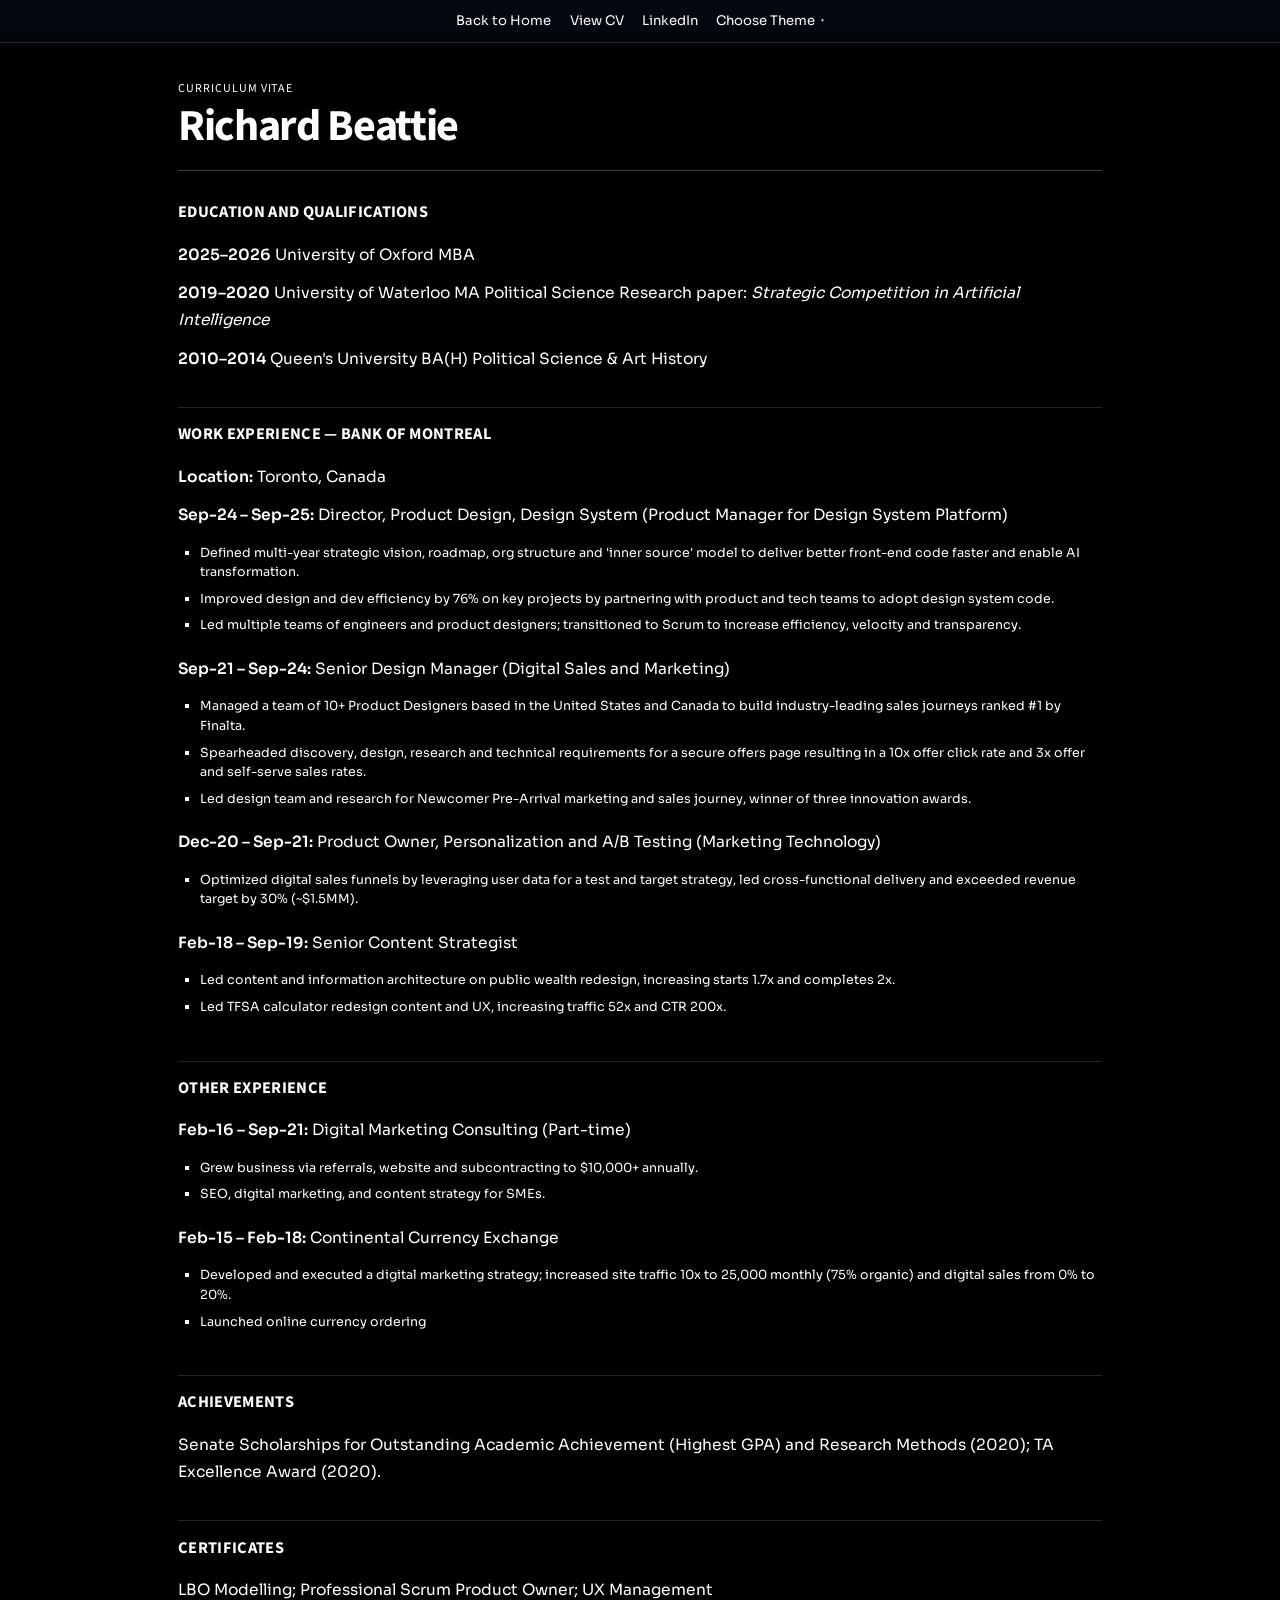
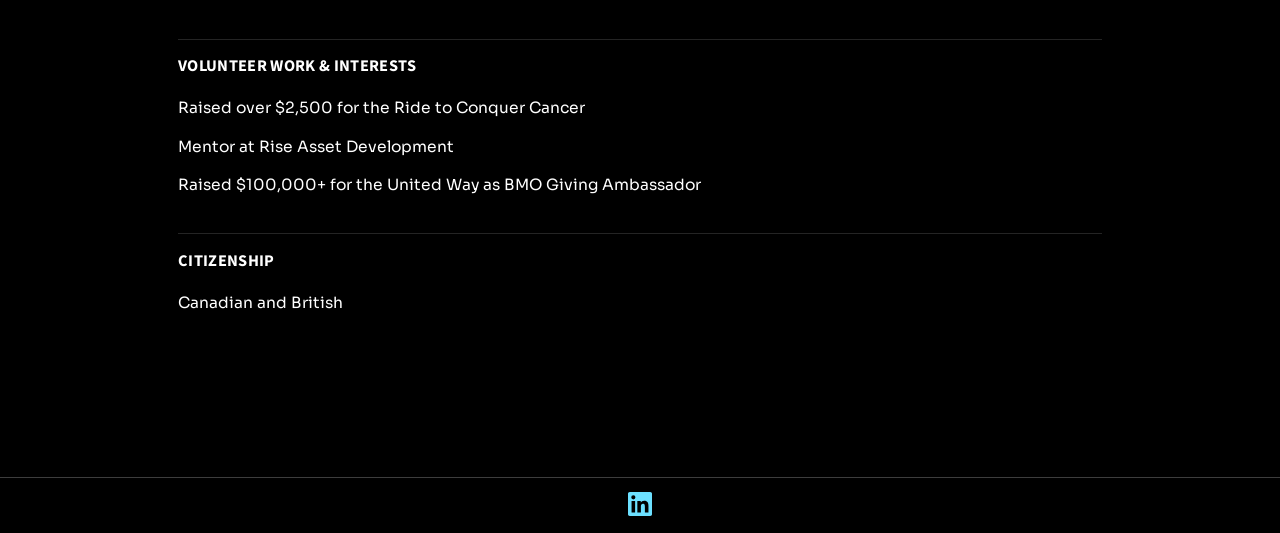
==== commit 0fbf1151: "Add files via upload" ====
--- a/cv.html
+++ b/cv.html
@@ -11,14 +11,14 @@
     <link rel="preconnect" href="https://fonts.googleapis.com" />
     <link rel="preconnect" href="https://fonts.gstatic.com" crossorigin />
     <link
-      href="https://fonts.googleapis.com/css2?family=JetBrains+Mono:wght@400;600&family=Libre+Baskerville:wght@400;700&family=Russo+One&family=Sora:wght@400;600;700&family=Source+Sans+3:wght@400;600;700&display=swap"
+      href="https://fonts.googleapis.com/css2?family=Darker+Grotesque:wght@400;500;600;700&family=JetBrains+Mono:wght@400;600&family=Libre+Baskerville:wght@400;700&family=Montserrat:wght@400;500;600;700;800&family=Sora:wght@400;600;700&family=Source+Sans+3:wght@400;600;700&display=swap"
       rel="stylesheet"
     />
     <script>
       (function () {
         try {
           var key = "meetrb_ui_theme_v1";
-          var valid = { neo: 1, liquid: 1, win98: 1, propaganda: 1, bloomberg: 1, modern: 1 };
+          var valid = { neo: 1, liquid: 1, win98: 1, modern: 1 };
           var t = window.localStorage.getItem(key);
           document.documentElement.dataset.uiTheme = valid[t] ? t : "modern";
         } catch (e) {
@@ -35,24 +35,35 @@
           <a href="index.html" class="header-cta">Back to Home</a>
           <a href="cv.html" class="header-cta" aria-current="page">View CV</a>
           <a href="https://www.linkedin.com/in/beattiera/" class="header-cta" target="_blank" rel="noreferrer">LinkedIn</a>
-          <details class="portfolio-dropdown">
-            <summary class="brand-pill">Portfolio</summary>
-            <div class="portfolio-dropdown-menu" role="menu" aria-label="Portfolio projects">
-              <a class="portfolio-dropdown-item" href="https://www.meetrb.com/secure-offers" target="_blank" rel="noopener noreferrer">Secure Offers</a>
-              <a class="portfolio-dropdown-item" href="https://www.meetrb.com/experience-health-check" target="_blank" rel="noopener noreferrer">Experience Health Checks</a>
-              <a class="portfolio-dropdown-item" href="https://www.meetrb.com/pre-arrival-bank-account-application-for-newcomers" target="_blank" rel="noopener noreferrer">Pre-Arrival Newcomers</a>
-              <a class="portfolio-dropdown-item" href="https://www.meetrb.com" target="_blank" rel="noopener noreferrer">View full portfolio</a>
-            </div>
-          </details>
-          <div class="theme-dropdown">
-            <button type="button" class="header-cta theme-dropdown-trigger" aria-expanded="false" aria-haspopup="true">Choose your theme</button>
-            <div class="theme-dropdown-menu" role="menu" aria-label="Select UI theme from menu">
-              <button type="button" class="theme-dropdown-item" data-theme-option="neo">Neobrutalism</button>
-              <button type="button" class="theme-dropdown-item" data-theme-option="liquid">Glassmorphism</button>
-              <button type="button" class="theme-dropdown-item" data-theme-option="win98">Windows 98</button>
-              <button type="button" class="theme-dropdown-item" data-theme-option="propaganda">Propaganda</button>
-              <button type="button" class="theme-dropdown-item" data-theme-option="bloomberg">Bloomberg</button>
-              <button type="button" class="theme-dropdown-item" data-theme-option="modern">Modern</button>
+          <div class="theme-dropdown" aria-label="UI theme selector">
+            <button
+              type="button"
+              class="theme-dropdown-trigger header-cta"
+              aria-expanded="false"
+              aria-haspopup="menu"
+              aria-controls="header-theme-menu"
+              id="header-theme-trigger"
+            >
+              <span class="theme-dropdown-label">Choose Theme</span>
+            </button>
+            <div
+              class="theme-dropdown-menu"
+              id="header-theme-menu"
+              role="menu"
+              aria-labelledby="header-theme-trigger"
+            >
+              <button type="button" class="theme-dropdown-item" role="menuitem" data-theme-option="neo" aria-pressed="false">
+                Neobrutalism
+              </button>
+              <button type="button" class="theme-dropdown-item" role="menuitem" data-theme-option="liquid" aria-pressed="false">
+                Glassmorphism
+              </button>
+              <button type="button" class="theme-dropdown-item" role="menuitem" data-theme-option="win98" aria-pressed="false">
+                Windows 98
+              </button>
+              <button type="button" class="theme-dropdown-item" role="menuitem" data-theme-option="modern" aria-pressed="false">
+                Modern
+              </button>
             </div>
           </div>
         </div>
@@ -60,18 +71,6 @@
     </header>
 
     <main class="page">
-      <section class="ui-mode-callout" aria-label="UI theme selector">
-        <p class="ui-mode-copy">Choose your theme</p>
-        <div class="ui-mode-toggle" role="group" aria-label="Select UI theme">
-          <button type="button" class="ui-mode-btn" data-theme-option="neo" aria-pressed="false">Neobrutalism</button>
-          <button type="button" class="ui-mode-btn" data-theme-option="liquid" aria-pressed="false">Glassmorphism</button>
-          <button type="button" class="ui-mode-btn" data-theme-option="win98" aria-pressed="false">Windows 98</button>
-          <button type="button" class="ui-mode-btn" data-theme-option="propaganda" aria-pressed="false">Propaganda</button>
-          <button type="button" class="ui-mode-btn" data-theme-option="bloomberg" aria-pressed="false">Bloomberg</button>
-          <button type="button" class="ui-mode-btn" data-theme-option="modern" aria-pressed="false">Modern</button>
-        </div>
-      </section>
-
       <section class="quiz-shell" aria-label="Richard Beattie curriculum vitae">
         <div class="result-card cv-card" aria-live="polite">
           <header class="result-header">
@@ -188,13 +187,10 @@
 
             <section class="cv-section">
               <h2 class="fun-fact-heading">Volunteer work &amp; interests</h2>
-              <p class="result-text">
-                <li>Raised over $2,500 for the Ride to Conquer Cancer</li>
-                <li>Mentor at Rise Asset Development</li> 
-                <li>Raised $100,000+ for the United Way as BMO Giving Ambassador</li>.
-              </p>
-            </section>
-
+              <p class="result-text">Raised over $2,500 for the Ride to Conquer Cancer</p>
+              <p class="result-text">Mentor at Rise Asset Development</p>
+              <p class="result-text">Raised $100,000+ for the United Way as BMO Giving Ambassador</p>
+            </section>
             <section class="cv-section">
               <h2 class="fun-fact-heading">Citizenship</h2>
               <p class="result-text">Canadian and British</p>
@@ -203,12 +199,6 @@
         </div>
       </section>
 
-      <section class="footnote">
-        <p>
-          This quiz is biased. It&apos;s for teams like yours dedicated to delivering great user experiences at speed and
-          scale. If that sounds like you, the answer is almost certainly <strong>yes</strong>.
-        </p>
-      </section>
     </main>
 
     <script src="app.js" defer></script>
--- a/styles.css
+++ b/styles.css
@@ -1,2589 +1,4983 @@
-:root {
-  /* Monochrome core + bright accent pops */
-  --accent-primary: #111111;
-  --accent-action: #1f6fff;
-  --accent-primary-deep: #000000;
-  --accent-primary-tint: #f3f3f3;
-  --accent-yellow: #ffe45c;
-  --accent-coral: #ff4db8;
-  --bg-page: #ffffff;
-  --ink-main: #0a0a0a;
-  --ink-muted: #3d3d3d;
-  --border-strong: #0a0a0a;
-  --radius-soft: 6px;
-  --header-offset: 4.5rem;
-  --shadow-offset: 4px;
-  --font-sans: "Source Sans 3", system-ui, -apple-system, BlinkMacSystemFont, "Segoe UI", sans-serif;
-  --font-display: "Source Sans 3", system-ui, -apple-system, BlinkMacSystemFont, "Segoe UI", sans-serif;
-  --font-mono: "Source Sans 3", system-ui, -apple-system, BlinkMacSystemFont, "Segoe UI", sans-serif;
-}
-
-@font-face {
-  font-family: "Pixelated MS Sans Serif";
-  font-style: normal;
-  font-weight: 400;
-  src: url("https://unpkg.com/98.css@0.1.21/dist/ms_sans_serif.woff2") format("woff2");
-}
-
-@font-face {
-  font-family: "Pixelated MS Sans Serif";
-  font-style: normal;
-  font-weight: 700;
-  src: url("https://unpkg.com/98.css@0.1.21/dist/ms_sans_serif_bold.woff2") format("woff2");
-}
-
-html[data-ui-theme="neo"] {
-  --font-sans: "Sora", system-ui, -apple-system, BlinkMacSystemFont, "Segoe UI", sans-serif;
-  --font-display: "Sora", system-ui, -apple-system, BlinkMacSystemFont, "Segoe UI", sans-serif;
-  --font-mono: "Sora", system-ui, -apple-system, BlinkMacSystemFont, "Segoe UI", sans-serif;
-}
-
-html[data-ui-theme="neo"] body {
-  background: #ffffff;
-}
-
-*,
-*::before,
-*::after {
-  box-sizing: border-box;
-}
-
-html,
-body {
-  margin: 0;
-  padding: 0;
-  width: 100%;
-  max-width: 100%;
-  overflow-x: hidden;
-  overflow-y: auto;
-  height: auto;
-  min-height: 100%;
-}
-
-body {
-  min-height: 100vh;
-  font-family: var(--font-sans);
-  background: var(--bg-page);
-  color: var(--ink-main);
-  font-size: 1.02rem;
-  line-height: 1.55;
-  padding-top: var(--header-offset);
-  padding-bottom: 0;
-}
-
-img {
-  max-width: 100%;
-  display: block;
-}
-
-button,
-input,
-select,
-textarea {
-  font-family: inherit;
-}
-
-main {
-  display: block;
-}
-
-.site-header {
-  border-bottom: 3px solid var(--border-strong);
-  background: white;
-  position: fixed;
-  top: 0;
-  left: 0;
-  right: 0;
-  z-index: 200;
-}
-
-html[data-ui-theme="neo"] .site-header,
-html[data-ui-theme="liquid"] .site-header,
-html[data-ui-theme="win98"] .site-header,
-html[data-ui-theme="propaganda"] .site-header,
-html[data-ui-theme="bloomberg"] .site-header,
-html[data-ui-theme="modern"] .site-header {
-  position: fixed;
-  top: 0;
-  left: 0;
-  right: 0;
-  z-index: 200;
-}
-
-.header-inner {
-  max-width: 1040px;
-  margin: 0 auto;
-  padding: 0.75rem 1.25rem;
-  display: flex;
-  align-items: center;
-  justify-content: space-between;
-  gap: 1rem;
-}
-
-.header-actions {
-  display: inline-flex;
-  align-items: center;
-  gap: 0.55rem;
-}
-
-.theme-dropdown {
-  display: none;
-  position: relative;
-}
-
-.theme-dropdown-menu {
-  display: none;
-  position: absolute;
-  top: calc(100% + 0.4rem);
-  right: 0;
-  min-width: 210px;
-  z-index: 30;
-}
-
-.theme-dropdown.open .theme-dropdown-menu {
-  display: grid;
-}
-
-.theme-dropdown-item {
-  border: none;
-  background: transparent;
-  cursor: pointer;
-}
-
-.theme-dropdown-trigger::after {
-  content: " \25BE";
-  font-size: 0.72em;
-  margin-left: 0.35rem;
-}
-
-.brand-lockup {
-  display: inline-flex;
-  align-items: center;
-  gap: 0.75rem;
-}
-
-.brand-pill {
-  text-decoration: none;
-  color: white;
-}
-
-.brand-pill {
-  padding: 0.35rem 0.7rem;
-  border-radius: var(--radius-soft);
-  border: 2px solid var(--border-strong);
-  background: var(--accent-action);
-  color: white;
-  font-weight: 700;
-  letter-spacing: 0.06em;
-  text-transform: uppercase;
-  font-size: 0.75rem;
-  line-height: 1;
-  min-height: 2.15rem;
-  display: inline-flex;
-  align-items: center;
-  justify-content: center;
-  box-shadow: var(--shadow-offset) var(--shadow-offset) 0 var(--border-strong);
-}
-
-.brand-pill:hover {
-  transform: translate(-1px, -1px);
-  box-shadow: calc(var(--shadow-offset) + 1px) calc(var(--shadow-offset) + 1px) 0
-    var(--border-strong);
-}
-
-.brand-pill:focus-visible {
-  outline: 3px solid var(--accent-yellow);
-  outline-offset: 2px;
-}
-
-.portfolio-dropdown {
-  position: relative;
-  display: inline-flex;
-  align-items: center;
-}
-
-.portfolio-dropdown summary {
-  list-style: none;
-  cursor: pointer;
-  margin: 0;
-  vertical-align: middle;
-}
-
-.portfolio-dropdown summary::-webkit-details-marker {
-  display: none;
-}
-
-.portfolio-dropdown summary::after {
-  content: " \25BE";
-  font-size: 0.72em;
-  margin-left: 0.35rem;
-}
-
-.portfolio-dropdown > .brand-pill {
-  display: inline-flex;
-  align-items: center;
-  justify-content: center;
-}
-
-.portfolio-dropdown-menu {
-  display: none;
-  position: absolute;
-  top: calc(100% + 0.4rem);
-  right: 0;
-  min-width: 230px;
-  z-index: 30;
-  background: white;
-  border: 2px solid var(--border-strong);
-  border-radius: var(--radius-soft);
-  box-shadow: var(--shadow-offset) var(--shadow-offset) 0 var(--border-strong);
-  padding: 0.4rem;
-}
-
-.portfolio-dropdown[open] .portfolio-dropdown-menu {
-  display: grid;
-  gap: 0.2rem;
-}
-
-.portfolio-dropdown-item {
-  display: block;
-  padding: 0.42rem 0.55rem;
-  border: 1px solid transparent;
-  border-radius: calc(var(--radius-soft) - 4px);
-  text-decoration: none;
-  color: var(--ink-main);
-  font-size: 0.8rem;
-  line-height: 1.25;
-}
-
-.portfolio-dropdown-item:hover,
-.portfolio-dropdown-item:focus-visible {
-  border-color: var(--border-strong);
-  background: var(--panel-soft);
-}
-
-.brand-tagline {
-  font-size: 0.8rem;
-  color: var(--ink-muted);
-  font-family: var(--font-mono);
-}
-
-.header-cta {
-  padding: 0.45rem 0.9rem;
-  border-radius: var(--radius-soft);
-  background: var(--accent-action);
-  border: 2px solid var(--border-strong);
-  color: #ffffff;
-  font-weight: 600;
-  text-decoration: none;
-  text-transform: uppercase;
-  letter-spacing: 0.06em;
-  font-size: 0.75rem;
-  line-height: 1;
-  min-height: 2.15rem;
-  display: inline-flex;
-  align-items: center;
-  justify-content: center;
-  box-shadow: var(--shadow-offset) var(--shadow-offset) 0 var(--border-strong);
-}
-
-
-.header-cta:hover,
-.header-cta:focus-visible {
-  transform: translate(-1px, -1px);
-  box-shadow: calc(var(--shadow-offset) + 1px) calc(var(--shadow-offset) + 1px) 0
-    var(--border-strong);
-}
-
-.page {
-  max-width: 1040px;
-  margin: 0 auto;
-  padding: 1.75rem 1.25rem 3.25rem;
-  display: flex;
-  flex-direction: column;
-  gap: 2rem;
-  overflow-x: clip;
-  overflow-y: visible;
-}
-
-.ui-mode-callout {
-  border: 2px solid var(--border-strong);
-  background: #ffffff;
-  box-shadow: var(--shadow-offset) var(--shadow-offset) 0 var(--border-strong);
-  padding: 0.75rem 0.9rem;
-  display: flex;
-  align-items: center;
-  justify-content: space-between;
-  gap: 0.9rem;
-}
-
-.ui-mode-copy {
-  margin: 0;
-  font-size: 0.9rem;
-  font-weight: 600;
-  color: var(--ink-main);
-}
-
-.ui-mode-toggle {
-  display: inline-flex;
-  align-items: center;
-  gap: 0.65rem;
-  flex-wrap: wrap;
-}
-
-.ui-mode-btn {
-  border: 2px solid var(--border-strong);
-  border-radius: 10px;
-  background: #ffffff;
-  color: var(--ink-main);
-  padding: 0.45rem 0.75rem;
-  font-size: 0.76rem;
-  font-weight: 700;
-  letter-spacing: 0.06em;
-  text-transform: uppercase;
-  cursor: pointer;
-  box-shadow: 3px 3px 0 var(--border-strong);
-  transition: transform 0.08s ease-out, box-shadow 0.08s ease-out;
-}
-
-.ui-mode-btn[data-theme-option="liquid"] {
-  border-width: 1px;
-  border-color: rgba(255, 255, 255, 0.95);
-  background: linear-gradient(135deg, rgba(255, 255, 255, 0.7), rgba(225, 236, 255, 0.8));
-  color: #143769;
-  box-shadow: 0 8px 18px rgba(16, 37, 74, 0.2);
-  backdrop-filter: blur(10px) saturate(135%);
-}
-
-.ui-mode-btn[data-theme-option="win98"] {
-  border: 2px solid #7f7f7f;
-  border-right-color: #000000;
-  border-bottom-color: #000000;
-  border-left-color: #ffffff;
-  border-top-color: #ffffff;
-  border-radius: 0;
-  background: #c0c0c0;
-  color: #000000;
-  box-shadow: none;
-  font-family: "MS Sans Serif", "Tahoma", "Verdana", var(--font-sans);
-  letter-spacing: 0;
-  text-transform: none;
-  font-weight: 600;
-}
-
-.ui-mode-btn[data-theme-option="propaganda"] {
-  border: 2px solid #2b0000;
-  border-radius: 0;
-  background: linear-gradient(180deg, #d11313 0%, #a30000 100%);
-  color: #ffe9b0;
-  box-shadow: 3px 3px 0 #2b0000;
-  font-family: "Russo One", var(--font-sans);
-  letter-spacing: 0.02em;
-  text-transform: uppercase;
-}
-
-.ui-mode-btn[data-theme-option="bloomberg"] {
-  border: 1px solid #3a3a3a;
-  border-radius: 0;
-  background: #111111;
-  color: #ff8c00;
-  box-shadow: inset 0 0 0 1px #050505;
-  font-family: "Courier New", "Lucida Console", "Consolas", monospace;
-  letter-spacing: 0.03em;
-  text-transform: uppercase;
-  font-size: 0.72rem;
-}
-
-.ui-mode-btn[data-theme-option="modern"] {
-  border: 1px solid #343954;
-  border-radius: 999px;
-  background: linear-gradient(135deg, #171d33 0%, #11162a 100%);
-  color: #eef1ff;
-  box-shadow: 0 10px 20px rgba(5, 8, 18, 0.45);
-  font-family: "Sora", "Source Sans 3", system-ui, sans-serif;
-  letter-spacing: 0.02em;
-  text-transform: none;
-}
-
-.ui-mode-btn:hover,
-.ui-mode-btn:focus-visible {
-  transform: translate(-1px, -1px);
-}
-
-.ui-mode-btn[data-theme-option="neo"]:hover,
-.ui-mode-btn[data-theme-option="neo"]:focus-visible {
-  box-shadow: 4px 4px 0 var(--border-strong);
-}
-
-.ui-mode-btn[data-theme-option="liquid"]:hover,
-.ui-mode-btn[data-theme-option="liquid"]:focus-visible {
-  box-shadow: 0 12px 22px rgba(16, 37, 74, 0.24);
-}
-
-.ui-mode-btn[data-theme-option="win98"]:hover,
-.ui-mode-btn[data-theme-option="win98"]:focus-visible {
-  transform: none;
-  border-right-color: #ffffff;
-  border-bottom-color: #ffffff;
-  border-left-color: #000000;
-  border-top-color: #000000;
-}
-
-.ui-mode-btn[data-theme-option="propaganda"]:hover,
-.ui-mode-btn[data-theme-option="propaganda"]:focus-visible {
-  transform: translate(-1px, -1px);
-  box-shadow: 4px 4px 0 #2b0000;
-}
-
-.ui-mode-btn[data-theme-option="bloomberg"]:hover,
-.ui-mode-btn[data-theme-option="bloomberg"]:focus-visible {
-  transform: none;
-  border-color: #ff8c00;
-  background: #171717;
-  box-shadow: inset 0 0 0 1px #402200;
-}
-
-.ui-mode-btn[data-theme-option="modern"]:hover,
-.ui-mode-btn[data-theme-option="modern"]:focus-visible {
-  transform: translateY(-1px);
-  border-color: #5a6dff;
-  box-shadow: 0 14px 24px rgba(8, 12, 28, 0.52);
-}
-
-.ui-mode-btn[aria-pressed="true"] {
-  outline: 3px solid var(--accent-action);
-  outline-offset: 2px;
-}
-
-.ui-mode-btn:focus-visible {
-  outline-color: var(--accent-yellow);
-}
-
-.intro-card {
-  border: 3px solid var(--border-strong);
-  background: #ffffff;
-  box-shadow: var(--shadow-offset) var(--shadow-offset) 0 var(--border-strong);
-  padding: 1.1rem 1.2rem;
-  display: grid;
-  gap: 0.7rem;
-}
-
-.intro-card-heading {
-  margin: 0;
-  font-family: var(--font-display);
-  font-size: clamp(1.2rem, 2vw, 1.5rem);
-  font-weight: 700;
-  line-height: 1.3;
-}
-
-.rotating-role {
-  display: inline-block;
-  min-width: 12ch;
-  vertical-align: baseline;
-}
-
-.rotating-role.is-typing::after {
-  content: "|";
-  margin-left: 0.08em;
-  opacity: 1;
-  animation: caret-blink 0.9s steps(1, end) infinite;
-}
-
-@keyframes caret-blink {
-  0%,
-  49% {
-    opacity: 1;
-  }
-  50%,
-  100% {
-    opacity: 0;
-  }
-}
-
-.intro-card-body {
-  margin: 0;
-  color: var(--ink-muted);
-  line-height: 1.6;
-}
-
-.hero {
-  display: grid;
-  grid-template-columns: minmax(0, 2.1fr) minmax(0, 1.4fr);
-  gap: 1.75rem;
-  border: 3px solid var(--border-strong);
-  background: #ffffff;
-  padding: 2rem 1.85rem;
-  position: relative;
-  box-shadow: var(--shadow-offset) var(--shadow-offset) 0 var(--border-strong);
-}
-
-.hero-video-stage {
-  position: relative;
-}
-
-.hero-bg-video {
-  display: none;
-}
-
-.hero-copy h1 {
-  font-family: var(--font-display);
-  font-size: clamp(2rem, 3.8vw, 2.75rem);
-  font-weight: 700;
-  margin: 0 0 0.85rem;
-  text-transform: none;
-  letter-spacing: -0.02em;
-  line-height: 1.2;
-}
-
-.hero-subtitle {
-  margin: 0 0 1.35rem;
-  max-width: 36rem;
-  color: var(--ink-muted);
-  line-height: 1.65;
-}
-
-.hero-cta-row {
-  margin: 0;
-  display: flex;
-  flex-wrap: wrap;
-  align-items: center;
-  gap: 1rem 1.25rem;
-}
-
-.portfolio-carousel {
-  border: 3px solid var(--border-strong);
-  background: #ffffff;
-  box-shadow: var(--shadow-offset) var(--shadow-offset) 0 var(--border-strong);
-  border-radius: var(--radius-card);
-  padding: 1.1rem 1.2rem 1.25rem;
-  display: grid;
-  gap: 0.95rem;
-}
-
-.portfolio-carousel-head {
-  display: flex;
-  justify-content: space-between;
-  align-items: center;
-  gap: 0.8rem;
-}
-
-.portfolio-carousel-head .stats-heading {
-  margin: 0;
-}
-
-.portfolio-carousel-controls {
-  display: inline-flex;
-  gap: 0.45rem;
-}
-
-.carousel-btn {
-  border: 2px solid var(--border-strong);
-  background: #ffffff;
-  color: var(--ink-main);
-  border-radius: var(--radius-soft);
-  font-size: 0.74rem;
-  letter-spacing: 0.06em;
-  text-transform: uppercase;
-  padding: 0.34rem 0.68rem;
-  cursor: pointer;
-  box-shadow: 2px 2px 0 var(--border-strong);
-}
-
-.carousel-btn:hover,
-.carousel-btn:focus-visible {
-  transform: translate(-1px, -1px);
-  box-shadow: 3px 3px 0 var(--border-strong);
-}
-
-.portfolio-track {
-  display: flex;
-  gap: 0.9rem;
-  overflow-x: auto;
-  scroll-snap-type: x mandatory;
-  scroll-padding-inline: 0.2rem;
-  padding: 0.2rem 0.1rem 0.25rem;
-}
-
-.portfolio-track::-webkit-scrollbar {
-  height: 8px;
-}
-
-.portfolio-track::-webkit-scrollbar-thumb {
-  background: var(--accent-primary-tint);
-  border: 1px solid var(--border-strong);
-}
-
-.portfolio-card {
-  scroll-snap-align: start;
-  min-width: min(360px, 86vw);
-  border: 2px solid var(--border-strong);
-  background: #ffffff;
-  border-radius: 14px;
-  overflow: hidden;
-  box-shadow: 3px 3px 0 var(--border-strong);
-  display: grid;
-}
-
-.portfolio-card img {
-  width: 100%;
-  aspect-ratio: 16 / 9;
-  object-fit: cover;
-  background: #0c1020;
-}
-
-.portfolio-card img.portfolio-card-img-shift-up {
-  object-position: center 62%;
-}
-
-.portfolio-card img.portfolio-card-img-contain {
-  object-fit: cover;
-  object-position: center;
-  background: #0079c1;
-}
-
-.portfolio-card-copy {
-  padding: 0.85rem 0.9rem 0.95rem;
-  display: grid;
-  gap: 0.5rem;
-}
-
-.portfolio-card-copy h3 {
-  margin: 0;
-  font-size: 1.05rem;
-  line-height: 1.2;
-}
-
-.portfolio-card-copy p {
-  margin: 0;
-  color: var(--ink-muted);
-  line-height: 1.45;
-  font-size: 0.92rem;
-}
-
-.portfolio-card-copy a {
-  color: var(--accent-action);
-  font-weight: 600;
-  text-decoration: none;
-}
-
-.portfolio-card-copy a:hover,
-.portfolio-card-copy a:focus-visible {
-  text-decoration: underline;
-  text-underline-offset: 0.2em;
-}
-
-.hero-linkedin {
-  padding: 0.55rem 1.05rem;
-  border-radius: var(--radius-soft);
-  border: 2px solid var(--border-strong);
-  background: #ffffff;
-  color: var(--ink-main);
-  font-size: 0.9rem;
-  font-weight: 600;
-  text-transform: uppercase;
-  letter-spacing: 0.08em;
-  text-decoration: none;
-  display: inline-flex;
-  align-items: center;
-  justify-content: center;
-  box-shadow: var(--shadow-offset) var(--shadow-offset) 0 var(--border-strong);
-}
-
-.hero-linkedin:hover,
-.hero-linkedin:focus-visible {
-  transform: translate(-1px, -1px);
-  box-shadow: calc(var(--shadow-offset) + 1px) calc(var(--shadow-offset) + 1px) 0
-    var(--border-strong);
-}
-
-.hero-aside {
-  display: flex;
-  align-items: stretch;
-}
-
-.hero-stats-block {
-  border: 3px solid var(--border-strong);
-  background: white;
-  padding: 1.15rem 1.2rem;
-  align-self: stretch;
-  display: flex;
-  flex-direction: column;
-  gap: 0.65rem;
-}
-
-.stats-heading {
-  font-family: var(--font-mono);
-  font-size: 0.78rem;
-  text-transform: uppercase;
-  letter-spacing: 0.1em;
-  margin: 0;
-  color: var(--ink-muted);
-}
-
-.stats-list {
-  list-style: square;
-  padding-left: 1.2rem;
-  margin: 0;
-  font-size: 0.92rem;
-  line-height: 1.55;
-}
-
-.stats-list li + li {
-  margin-top: 0.25rem;
-}
-
-.quiz-shell {
-  display: grid;
-  gap: 1.5rem;
-  align-items: flex-start;
-}
-
-.quiz-card,
-.result-card {
-  border: 3px solid var(--border-strong);
-  background: white;
-  box-shadow: var(--shadow-offset) var(--shadow-offset) 0 var(--border-strong);
-  padding: 1.65rem 1.75rem;
-  display: flex;
-  flex-direction: column;
-  gap: 1.35rem;
-}
-
-.quiz-header {
-  border-bottom: 2px solid var(--border-strong);
-  padding-bottom: 0.8rem;
-}
-
-.quiz-eyebrow {
-  font-family: var(--font-mono);
-  font-size: 0.75rem;
-  text-transform: uppercase;
-  letter-spacing: 0.08em;
-  margin: 0 0 0.25rem;
-  color: var(--ink-muted);
-}
-
-.quiz-header h1 {
-  margin: 0;
-  font-family: var(--font-display);
-  font-size: clamp(1.25rem, 2.5vw, 1.45rem);
-  font-weight: 700;
-  line-height: 1.35;
-  text-transform: none;
-  letter-spacing: -0.01em;
-}
-
-.quiz-header h2 {
-  margin: 0;
-  font-size: 1.3rem;
-}
-
-.quiz-form {
-  margin: 0;
-}
-
-.quiz-options {
-  display: grid;
-  gap: 0.6rem;
-}
-
-.quiz-option {
-  display: grid;
-  grid-template-columns: auto 1fr;
-  align-items: flex-start;
-  gap: 0.65rem;
-  padding: 0.65rem 0.75rem;
-  border-radius: var(--radius-soft);
-  border: 2px solid var(--border-strong);
-  cursor: pointer;
-  background: #fdfdfd;
-  transition: background 0.08s ease-out, transform 0.08s ease-out, box-shadow 0.08s ease-out;
-}
-
-.quiz-option:hover {
-  background: var(--accent-primary-tint);
-}
-
-.quiz-option input {
-  margin-top: 0.15rem;
-}
-
-.quiz-option-label {
-  font-weight: 600;
-}
-
-.quiz-option-help {
-  margin-top: 0.08rem;
-  font-size: 0.85rem;
-  color: var(--ink-muted);
-}
-
-.quiz-option.selected {
-  background: var(--accent-yellow);
-  box-shadow: var(--shadow-offset) var(--shadow-offset) 0 var(--border-strong);
-  transform: translate(-1px, -1px);
-}
-
-.quiz-footer {
-  display: flex;
-  align-items: center;
-  gap: 0.75rem;
-  margin-top: 0.5rem;
-}
-
-.quiz-footer-spacer {
-  flex: 1;
-}
-
-.btn {
-  border-radius: var(--radius-soft);
-  border: 2px solid var(--border-strong);
-  padding: 0.55rem 1.05rem;
-  font-size: 0.9rem;
-  font-weight: 600;
-  text-transform: uppercase;
-  letter-spacing: 0.08em;
-  cursor: pointer;
-  background: white;
-  color: var(--ink-main);
-  display: inline-flex;
-  align-items: center;
-  justify-content: center;
-  gap: 0.4rem;
-  box-shadow: var(--shadow-offset) var(--shadow-offset) 0 var(--border-strong);
-  text-decoration: none;
-}
-
-.btn-primary {
-  background: var(--accent-action);
-  color: white;
-  box-shadow: var(--shadow-offset) var(--shadow-offset) 0 var(--border-strong);
-}
-
-.btn-ghost {
-  background: #ffffff;
-}
-
-.btn-full {
-  width: 100%;
-  justify-content: center;
-}
-
-.btn:disabled {
-  opacity: 0.5;
-  cursor: not-allowed;
-  box-shadow: none;
-}
-
-.btn:not(:disabled):hover,
-.btn:not(:disabled):focus-visible {
-  transform: translate(-1px, -1px);
-  box-shadow: calc(var(--shadow-offset) + 1px) calc(var(--shadow-offset) + 1px) 0
-    var(--border-strong);
-}
-
-.result-header {
-  border-bottom: 2px solid var(--border-strong);
-  padding-bottom: 0.8rem;
-}
-
-.result-eyebrow {
-  font-family: var(--font-mono);
-  font-size: 0.75rem;
-  text-transform: uppercase;
-  letter-spacing: 0.08em;
-  margin: 0 0 0.25rem;
-  color: var(--ink-muted);
-}
-
-.result-heading {
-  font-family: var(--font-display);
-  margin: 0;
-  font-size: clamp(1.45rem, 3vw, 1.75rem);
-  font-weight: 700;
-  text-transform: none;
-  letter-spacing: -0.02em;
-  line-height: 1.25;
-}
-
-.result-body {
-  display: flex;
-  flex-direction: column;
-  gap: 0.55rem;
-  font-size: 0.97rem;
-  line-height: 1.45;
-}
-
-.result-body > .result-pill {
-  margin-bottom: 0.35rem;
-}
-
-.result-text {
-  margin: 0;
-  color: var(--ink-muted);
-}
-
-.result-text strong {
-  color: var(--ink-main);
-  font-weight: 600;
-}
-
-.result-callout {
-  margin-top: 0.5rem;
-  padding: 0.85rem 1rem 0.95rem;
-  border: 2px solid var(--border-strong);
-  border-left: 5px solid var(--accent-yellow);
-  background: #ffffff;
-  box-shadow: 3px 3px 0 var(--border-strong);
-  display: flex;
-  flex-direction: column;
-  gap: 0.4rem;
-}
-
-.result-callout-intro {
-  margin: 0;
-  font-family: var(--font-mono);
-  font-size: 0.72rem;
-  font-weight: 600;
-  text-transform: uppercase;
-  letter-spacing: 0.07em;
-  color: var(--ink-muted);
-  line-height: 1.35;
-}
-
-.result-callout-verdict {
-  margin: 0;
-  font-family: var(--font-display);
-  font-size: 1.12rem;
-  font-weight: 700;
-  line-height: 1.3;
-  letter-spacing: -0.02em;
-  color: var(--ink-main);
-}
-
-.result-footer {
-  margin-top: 0.65rem;
-  padding-top: 0.85rem;
-  border-top: 2px solid var(--border-strong);
-  display: grid;
-  gap: 0.55rem;
-}
-
-.result-pill {
-  display: inline-block;
-  align-self: flex-start;
-  padding: 0.2rem 0.55rem;
-  border-radius: 999px;
-  border: 2px solid var(--border-strong);
-  background: var(--accent-coral);
-  color: #050505;
-  font-size: 0.74rem;
-  font-family: var(--font-mono);
-  text-transform: uppercase;
-  letter-spacing: 0.09em;
-}
-
-.cv-card {
-  gap: 1rem;
-  max-width: 980px;
-  margin-inline: auto;
-}
-
-.cv-contact {
-  margin-top: 0.35rem;
-  display: flex;
-  flex-wrap: wrap;
-  gap: 0.35rem 0.6rem;
-}
-
-.cv-contact a {
-  color: inherit;
-}
-
-.cv-body {
-  gap: 1.65rem;
-}
-
-.cv-section {
-  display: grid;
-  gap: 0.65rem;
-  padding: 0.9rem 0 0.35rem;
-  border-top: 1px solid var(--border-strong);
-}
-
-.cv-section:first-child {
-  border-top: none;
-  padding-top: 0;
-}
-
-.cv-section .stats-list {
-  margin: 0.18rem 0 0.55rem;
-  padding-left: 1.3rem;
-}
-
-.cv-section .stats-list li + li {
-  margin-top: 0.42rem;
-}
-
-.cv-card .result-header {
-  padding-bottom: 1.15rem;
-  margin-bottom: 0.82rem;
-  border-bottom: 2px solid var(--border-strong);
-}
-
-.cv-card .fun-fact-heading {
-  font-size: 1.02rem;
-  letter-spacing: 0.02em;
-  margin-bottom: 0.32rem;
-}
-
-.cv-card .result-text {
-  line-height: 1.72;
-}
-
-.cv-card .result-text strong {
-  color: inherit;
-}
-
-html[data-ui-theme="neo"] .result-pill {
-  background: var(--accent-coral);
-  border-color: var(--border-strong);
-  color: #050505;
-}
-
-.footnote {
-  border: 3px solid var(--border-strong);
-  padding: 1.15rem 1.35rem;
-  background: #0a0a0a;
-  color: #f7f7f7;
-  font-size: 0.92rem;
-  line-height: 1.65;
-  box-shadow: var(--shadow-offset) var(--shadow-offset) 0 var(--border-strong);
-}
-
-.footnote strong {
-  color: var(--accent-yellow);
-}
-
-.site-footer {
-  width: 100%;
-  border-top: 2px solid var(--border-strong);
-  background: #ffffff;
-  padding: 0.85rem 1.25rem 1.05rem;
-  display: flex;
-  justify-content: center;
-  align-items: center;
-  position: relative;
-  z-index: 5;
-}
-
-.site-footer-icon-link {
-  color: #0a66c2;
-  text-decoration: none;
-  display: inline-flex;
-  align-items: center;
-  justify-content: center;
-  line-height: 1;
-}
-
-.site-footer-linkedin-icon {
-  width: 1.5rem;
-  height: 1.5rem;
-}
-
-.site-footer-icon-link:hover,
-.site-footer-icon-link:focus-visible {
-  color: #004182;
-}
-
-/* Fun fact sits inside .quiz-card, below the nav buttons */
-.quiz-card .fun-fact {
-  margin-top: 1.25rem;
-  padding: 1rem 1.1rem;
-  border: 2px solid var(--border-strong);
-  background: #ffffff;
-  box-shadow: 3px 3px 0 var(--border-strong);
-}
-
-.fun-fact-heading {
-  font-family: var(--font-mono);
-  font-size: 0.78rem;
-  text-transform: uppercase;
-  letter-spacing: 0.1em;
-  margin: 0 0 0.65rem;
-  color: var(--ink-main);
-}
-
-.fun-fact-body {
-  margin: 0;
-  font-size: 0.92rem;
-  line-height: 1.6;
-  color: var(--ink-muted);
-}
-
-.fun-fact-body a {
-  color: var(--accent-primary);
-  font-weight: 600;
-}
-
-.visually-hidden {
-  border: 0;
-  clip: rect(0 0 0 0);
-  height: 1px;
-  margin: -1px;
-  overflow: hidden;
-  padding: 0;
-  position: absolute;
-  width: 1px;
-}
-
-html[data-ui-theme="liquid"] body {
-  background:
-    radial-gradient(circle at 10% 8%, rgba(102, 153, 255, 0.28), transparent 36%),
-    radial-gradient(circle at 85% 2%, rgba(167, 121, 255, 0.22), transparent 28%),
-    radial-gradient(circle at 50% 100%, rgba(72, 111, 196, 0.26), transparent 40%),
-    #0b1021;
-  color: #eaf1ff;
-}
-
-html[data-ui-theme="liquid"] .site-header {
-  background: rgba(11, 18, 34, 0.7);
-  border-bottom-width: 1px;
-  border-bottom-color: rgba(175, 200, 255, 0.2);
-  box-shadow: 0 10px 28px rgba(0, 0, 0, 0.45);
-  backdrop-filter: blur(14px) saturate(135%);
-}
-
-html[data-ui-theme="liquid"] .ui-mode-callout,
-html[data-ui-theme="liquid"] .intro-card,
-html[data-ui-theme="liquid"] .hero,
-html[data-ui-theme="liquid"] .hero-stats-block,
-html[data-ui-theme="liquid"] .quiz-card,
-html[data-ui-theme="liquid"] .result-card,
-html[data-ui-theme="liquid"] .quiz-card .fun-fact,
-html[data-ui-theme="liquid"] .result-callout,
-html[data-ui-theme="liquid"] .footnote {
-  background: linear-gradient(145deg, rgba(255, 255, 255, 0.14), rgba(255, 255, 255, 0.05));
-  border: 1px solid rgba(255, 255, 255, 0.24);
-  border-radius: 20px;
-  box-shadow:
-    inset 1px 1px 0 rgba(255, 255, 255, 0.28),
-    inset -1px -1px 0 rgba(255, 255, 255, 0.05),
-    0 18px 42px rgba(0, 0, 0, 0.45);
-  backdrop-filter: blur(22px) saturate(145%);
-  -webkit-backdrop-filter: blur(22px) saturate(145%);
-}
-
-html[data-ui-theme="liquid"] .ui-mode-copy,
-html[data-ui-theme="liquid"] .hero-subtitle,
-html[data-ui-theme="liquid"] .intro-card-body,
-html[data-ui-theme="liquid"] .brand-tagline,
-html[data-ui-theme="liquid"] .quiz-option-help,
-html[data-ui-theme="liquid"] .result-text,
-html[data-ui-theme="liquid"] .result-callout-intro,
-html[data-ui-theme="liquid"] .fun-fact-body,
-html[data-ui-theme="liquid"] .stats-heading,
-html[data-ui-theme="liquid"] .quiz-eyebrow,
-html[data-ui-theme="liquid"] .result-eyebrow {
-  color: #c6d6ff;
-}
-
-html[data-ui-theme="liquid"] .hero-copy h1,
-html[data-ui-theme="liquid"] .intro-card-heading,
-html[data-ui-theme="liquid"] .quiz-header h1,
-html[data-ui-theme="liquid"] .result-heading,
-html[data-ui-theme="liquid"] .result-callout-verdict,
-html[data-ui-theme="liquid"] .fun-fact-heading,
-html[data-ui-theme="liquid"] .stats-list,
-html[data-ui-theme="liquid"] .quiz-option-label {
-  color: #f4f8ff;
-}
-
-html[data-ui-theme="liquid"] .quiz-header,
-html[data-ui-theme="liquid"] .result-header,
-html[data-ui-theme="liquid"] .result-footer {
-  border-color: rgba(214, 230, 255, 0.2);
-}
-
-html[data-ui-theme="liquid"] .footnote {
-  color: #dde8ff;
-}
-
-html[data-ui-theme="liquid"] .glass-button {
-  --bg-color: rgba(255, 255, 255, 0.16);
-  --highlight: rgba(255, 255, 255, 0.55);
-  --text: #eef4ff;
-  position: relative;
-  overflow: hidden;
-  background: transparent;
-  border: 1px solid rgba(255, 255, 255, 0.2);
-  border-radius: 14px;
-  transition: transform 0.2s ease, box-shadow 0.2s ease;
-  outline: none;
-  box-shadow: 0 12px 26px rgba(0, 0, 0, 0.35);
-}
-
-html[data-ui-theme="liquid"] .glass-button:hover {
-  transform: scale(1.03);
-}
-
-html[data-ui-theme="liquid"] .glass-button:active {
-  transform: scale(0.97);
-}
-
-html[data-ui-theme="liquid"] .glass-filter,
-html[data-ui-theme="liquid"] .glass-overlay,
-html[data-ui-theme="liquid"] .glass-specular {
-  position: absolute;
-  inset: 0;
-  border-radius: inherit;
-}
-
-html[data-ui-theme="liquid"] .glass-filter {
-  z-index: 1;
-  backdrop-filter: blur(8px);
-  -webkit-backdrop-filter: blur(8px);
-  filter: url(#glass-distortion) saturate(120%) brightness(1.15);
-}
-
-html[data-ui-theme="liquid"] .glass-overlay {
-  z-index: 2;
-  background: var(--bg-color);
-}
-
-html[data-ui-theme="liquid"] .glass-specular {
-  z-index: 3;
-  box-shadow: inset 1px 1px 1px var(--highlight);
-}
-
-html[data-ui-theme="liquid"] .glass-content {
-  position: relative;
-  z-index: 4;
-  color: var(--text);
-}
-
-html[data-ui-theme="liquid"] .btn-primary.glass-button,
-html[data-ui-theme="liquid"] .header-cta.glass-button {
-  --bg-color: rgba(132, 174, 255, 0.2);
-  --highlight: rgba(255, 255, 255, 0.65);
-  --text: #ffffff;
-}
-
-html[data-ui-theme="liquid"] .brand-pill.glass-button {
-  --bg-color: rgba(132, 174, 255, 0.2);
-  --highlight: rgba(255, 255, 255, 0.65);
-  --text: #ffffff;
-}
-
-html[data-ui-theme="liquid"] .quiz-option {
-  background: rgba(255, 255, 255, 0.08);
-  border-color: rgba(255, 255, 255, 0.18);
-  backdrop-filter: blur(10px) saturate(135%);
-  -webkit-backdrop-filter: blur(10px) saturate(135%);
-}
-
-html[data-ui-theme="liquid"] .quiz-option.selected {
-  background: linear-gradient(135deg, rgba(111, 160, 255, 0.22), rgba(178, 144, 255, 0.18));
-  border-color: rgba(219, 233, 255, 0.34);
-  box-shadow:
-    inset 1px 1px 0 rgba(255, 255, 255, 0.3),
-    0 10px 24px rgba(0, 0, 0, 0.35);
-  transform: none;
-}
-
-html[data-ui-theme="liquid"] .result-pill {
-  border-width: 1px;
-  border-color: rgba(171, 194, 255, 0.5);
-  background: rgba(255, 255, 255, 0.22);
-  color: #eef4ff;
-  box-shadow:
-    inset 1px 1px 1px rgba(255, 255, 255, 0.45),
-    0 8px 18px rgba(0, 0, 0, 0.28);
-  backdrop-filter: blur(8px) saturate(130%);
-  -webkit-backdrop-filter: blur(8px) saturate(130%);
-}
-
-html[data-ui-theme="liquid"] .result-callout {
-  border-left: 4px solid #ffd24d;
-}
-
-html[data-ui-theme="liquid"] .portfolio-dropdown-menu {
-  background: rgba(18, 26, 46, 0.82);
-  border: 1px solid rgba(214, 230, 255, 0.28);
-  box-shadow: 0 16px 30px rgba(0, 0, 0, 0.4);
-  backdrop-filter: blur(12px) saturate(130%);
-  -webkit-backdrop-filter: blur(12px) saturate(130%);
-}
-
-html[data-ui-theme="liquid"] .portfolio-dropdown-item {
-  color: #f4f8ff;
-}
-
-html[data-ui-theme="liquid"] .cv-card .result-header {
-  border-bottom-color: rgba(214, 230, 255, 0.22);
-}
-
-html[data-ui-theme="liquid"] .cv-card .cv-section {
-  border-top-color: rgba(214, 230, 255, 0.16);
-}
-
-html[data-ui-theme="win98"] body {
-  background: #008080;
-  color: #000000;
-  font-family: "Pixelated MS Sans Serif", "MS Sans Serif", "Helv", "Helvetica", sans-serif;
-}
-
-html[data-ui-theme="win98"] .site-header,
-html[data-ui-theme="win98"] .intro-card,
-html[data-ui-theme="win98"] .ui-mode-callout,
-html[data-ui-theme="win98"] .hero,
-html[data-ui-theme="win98"] .hero-stats-block,
-html[data-ui-theme="win98"] .quiz-card,
-html[data-ui-theme="win98"] .result-card,
-html[data-ui-theme="win98"] .quiz-card .fun-fact,
-html[data-ui-theme="win98"] .result-callout,
-html[data-ui-theme="win98"] .footnote {
-  background: #c0c0c0;
-  color: #000000;
-  border: 2px solid #7f7f7f;
-  border-right-color: #000000;
-  border-bottom-color: #000000;
-  border-left-color: #ffffff;
-  border-top-color: #ffffff;
-  border-radius: 0;
-  box-shadow: none;
-  backdrop-filter: none;
-}
-
-html[data-ui-theme="win98"] .hero-subtitle,
-html[data-ui-theme="win98"] .brand-tagline,
-html[data-ui-theme="win98"] .quiz-option-help,
-html[data-ui-theme="win98"] .result-text,
-html[data-ui-theme="win98"] .result-callout-intro,
-html[data-ui-theme="win98"] .fun-fact-body,
-html[data-ui-theme="win98"] .stats-heading,
-html[data-ui-theme="win98"] .quiz-eyebrow,
-html[data-ui-theme="win98"] .result-eyebrow {
-  color: #222222;
-}
-
-html[data-ui-theme="win98"] .header-cta,
-html[data-ui-theme="win98"] .btn,
-html[data-ui-theme="win98"] .hero-linkedin,
-html[data-ui-theme="win98"] .ui-mode-btn,
-html[data-ui-theme="win98"] .brand-pill {
-  background: #c0c0c0;
-  color: #000000;
-  border: 2px solid #7f7f7f;
-  border-right-color: #000000;
-  border-bottom-color: #000000;
-  border-left-color: #ffffff;
-  border-top-color: #ffffff;
-  border-radius: 0;
-  box-shadow: none;
-  text-transform: none;
-  letter-spacing: 0;
-  font-family: "Pixelated MS Sans Serif", "MS Sans Serif", "Helv", "Helvetica", sans-serif;
-  font-size: 11px;
-}
-
-html[data-ui-theme="win98"] .header-cta:hover,
-html[data-ui-theme="win98"] .btn:hover,
-html[data-ui-theme="win98"] .hero-linkedin:hover,
-html[data-ui-theme="win98"] .ui-mode-btn:hover,
-html[data-ui-theme="win98"] .brand-pill:hover,
-html[data-ui-theme="win98"] .header-cta:focus-visible,
-html[data-ui-theme="win98"] .btn:focus-visible,
-html[data-ui-theme="win98"] .hero-linkedin:focus-visible,
-html[data-ui-theme="win98"] .ui-mode-btn:focus-visible,
-html[data-ui-theme="win98"] .brand-pill:focus-visible {
-  transform: none;
-  border-right-color: #ffffff;
-  border-bottom-color: #ffffff;
-  border-left-color: #000000;
-  border-top-color: #000000;
-}
-
-html[data-ui-theme="win98"] .ui-mode-btn[aria-pressed="true"] {
-  outline: 2px dotted #000000;
-  outline-offset: -6px;
-}
-
-html[data-ui-theme="win98"] .quiz-option {
-  background: #ffffff;
-  border: 2px solid #7f7f7f;
-  border-right-color: #ffffff;
-  border-bottom-color: #ffffff;
-  border-left-color: #000000;
-  border-top-color: #000000;
-}
-
-html[data-ui-theme="win98"] .quiz-option.selected {
-  background: #000080;
-  color: #ffffff;
-  box-shadow: none;
-  transform: none;
-}
-
-html[data-ui-theme="win98"] .quiz-option.selected .quiz-option-help,
-html[data-ui-theme="win98"] .quiz-option.selected .quiz-option-label {
-  color: #ffffff;
-}
-
-html[data-ui-theme="win98"] .portfolio-dropdown-menu {
-  background: #c0c0c0;
-  border: 2px solid #7f7f7f;
-  border-right-color: #000000;
-  border-bottom-color: #000000;
-  border-left-color: #ffffff;
-  border-top-color: #ffffff;
-  box-shadow: none;
-  border-radius: 0;
-}
-
-html[data-ui-theme="win98"] .portfolio-dropdown-item {
-  color: #000000;
-  border-radius: 0;
-}
-
-html[data-ui-theme="win98"] .result-pill {
-  background: #c0c0c0;
-  color: #000000;
-  border: 2px solid #7f7f7f;
-  border-right-color: #000000;
-  border-bottom-color: #000000;
-  border-left-color: #ffffff;
-  border-top-color: #ffffff;
-  border-radius: 0;
-  box-shadow: none;
-  text-transform: none;
-  letter-spacing: 0;
-  font-family: "Pixelated MS Sans Serif", "MS Sans Serif", "Helv", "Helvetica", sans-serif;
-  font-size: 11px;
-}
-
-html[data-ui-theme="win98"] .cv-card .result-header {
-  border-bottom-color: #7f7f7f;
-}
-
-html[data-ui-theme="win98"] .cv-card .cv-section {
-  border-top-color: #7f7f7f;
-}
-
-html[data-ui-theme="bloomberg"] body {
-  background: #0a0a0a;
-  color: #e8e8e8;
-  font-family: "Courier New", "Lucida Console", "Consolas", monospace;
-  font-size: 12px;
-  line-height: 1.45;
-}
-
-html[data-ui-theme="bloomberg"] .site-header,
-html[data-ui-theme="bloomberg"] .intro-card,
-html[data-ui-theme="bloomberg"] .ui-mode-callout,
-html[data-ui-theme="bloomberg"] .hero,
-html[data-ui-theme="bloomberg"] .hero-stats-block,
-html[data-ui-theme="bloomberg"] .quiz-card,
-html[data-ui-theme="bloomberg"] .result-card,
-html[data-ui-theme="bloomberg"] .quiz-card .fun-fact,
-html[data-ui-theme="bloomberg"] .result-callout,
-html[data-ui-theme="bloomberg"] .footnote {
-  background: #111111;
-  color: #e8e8e8;
-  border: 1px solid #2a2a2a;
-  border-radius: 0;
-  box-shadow: none;
-}
-
-html[data-ui-theme="bloomberg"] .site-header {
-  border-bottom: 1px solid #ff8c00;
-}
-
-html[data-ui-theme="bloomberg"] .hero-copy h1,
-html[data-ui-theme="bloomberg"] .intro-card-heading,
-html[data-ui-theme="bloomberg"] .quiz-header h1,
-html[data-ui-theme="bloomberg"] .result-heading,
-html[data-ui-theme="bloomberg"] .fun-fact-heading,
-html[data-ui-theme="bloomberg"] .result-callout-verdict {
-  color: #ff8c00;
-  font-family: "Courier New", "Lucida Console", "Consolas", monospace;
-  text-transform: uppercase;
-  letter-spacing: 0.03em;
-}
-
-html[data-ui-theme="bloomberg"] .brand-tagline,
-html[data-ui-theme="bloomberg"] .hero-subtitle,
-html[data-ui-theme="bloomberg"] .intro-card-body,
-html[data-ui-theme="bloomberg"] .quiz-option-help,
-html[data-ui-theme="bloomberg"] .result-text,
-html[data-ui-theme="bloomberg"] .result-callout-intro,
-html[data-ui-theme="bloomberg"] .fun-fact-body,
-html[data-ui-theme="bloomberg"] .stats-heading,
-html[data-ui-theme="bloomberg"] .quiz-eyebrow,
-html[data-ui-theme="bloomberg"] .result-eyebrow {
-  color: #e8e8e8;
-  font-family: "Courier New", "Lucida Console", "Consolas", monospace;
-}
-
-html[data-ui-theme="bloomberg"] .ui-mode-copy {
-  color: #ff8c00;
-  font-family: "Courier New", "Lucida Console", "Consolas", monospace;
-  text-transform: uppercase;
-  letter-spacing: 0.04em;
-}
-
-html[data-ui-theme="bloomberg"] .header-cta,
-html[data-ui-theme="bloomberg"] .btn,
-html[data-ui-theme="bloomberg"] .hero-linkedin,
-html[data-ui-theme="bloomberg"] .brand-pill,
-html[data-ui-theme="bloomberg"] .ui-mode-btn {
-  background: #111111;
-  color: #e8e8e8;
-  border: 1px solid #2a2a2a;
-  border-radius: 0;
-  box-shadow: none;
-  font-family: "Courier New", "Lucida Console", "Consolas", monospace;
-  text-transform: uppercase;
-  letter-spacing: 0.03em;
-}
-
-html[data-ui-theme="bloomberg"] .btn-primary,
-html[data-ui-theme="bloomberg"] .header-cta,
-html[data-ui-theme="bloomberg"] .brand-pill {
-  color: #ff8c00;
-  border-color: #3a3a3a;
-}
-
-html[data-ui-theme="bloomberg"] .header-cta:hover,
-html[data-ui-theme="bloomberg"] .btn:hover,
-html[data-ui-theme="bloomberg"] .hero-linkedin:hover,
-html[data-ui-theme="bloomberg"] .brand-pill:hover,
-html[data-ui-theme="bloomberg"] .ui-mode-btn:hover,
-html[data-ui-theme="bloomberg"] .header-cta:focus-visible,
-html[data-ui-theme="bloomberg"] .btn:focus-visible,
-html[data-ui-theme="bloomberg"] .hero-linkedin:focus-visible,
-html[data-ui-theme="bloomberg"] .brand-pill:focus-visible,
-html[data-ui-theme="bloomberg"] .ui-mode-btn:focus-visible {
-  transform: none;
-  border-color: #ff8c00;
-  background: #161616;
-}
-
-html[data-ui-theme="bloomberg"] .ui-mode-btn[aria-pressed="true"] {
-  outline: 1px solid #ff8c00;
-  outline-offset: 1px;
-}
-
-html[data-ui-theme="bloomberg"] .quiz-header,
-html[data-ui-theme="bloomberg"] .result-header,
-html[data-ui-theme="bloomberg"] .result-footer {
-  border-color: #2a2a2a;
-}
-
-html[data-ui-theme="bloomberg"] .quiz-option {
-  background: #111111;
-  border: 1px solid #2a2a2a;
-  border-radius: 0;
-}
-
-html[data-ui-theme="bloomberg"] .quiz-option:hover {
-  background: #161616;
-  border-color: #3a3a3a;
-}
-
-html[data-ui-theme="bloomberg"] .quiz-option.selected {
-  background: rgba(255, 140, 0, 0.12);
-  border-color: #ff8c00;
-  box-shadow: none;
-  transform: none;
-}
-
-html[data-ui-theme="bloomberg"] .quiz-option.selected .quiz-option-label {
-  color: #ff8c00;
-}
-
-html[data-ui-theme="bloomberg"] .result-pill {
-  background: #111111;
-  color: #ff8c00;
-  border: 1px solid #ff8c00;
-  border-radius: 0;
-  box-shadow: none;
-  font-family: "Courier New", "Lucida Console", "Consolas", monospace;
-}
-
-html[data-ui-theme="bloomberg"] .result-callout {
-  border-left: 3px solid #1e90ff;
-}
-
-html[data-ui-theme="bloomberg"] .portfolio-dropdown-menu {
-  background: #111111;
-  border: 1px solid #2a2a2a;
-  box-shadow: none;
-  border-radius: 0;
-}
-
-html[data-ui-theme="bloomberg"] .portfolio-dropdown-item {
-  color: #e8e8e8;
-  font-family: "Courier New", "Lucida Console", "Consolas", monospace;
-  border-radius: 0;
-}
-
-html[data-ui-theme="bloomberg"] .portfolio-dropdown-item:hover,
-html[data-ui-theme="bloomberg"] .portfolio-dropdown-item:focus-visible {
-  border-color: #ff8c00;
-  background: #161616;
-}
-
-html[data-ui-theme="bloomberg"] .footnote strong {
-  color: #00cc66;
-}
-
-html[data-ui-theme="bloomberg"] .cv-card .result-header {
-  border-bottom-color: #2a2a2a;
-}
-
-html[data-ui-theme="bloomberg"] .cv-card .cv-section {
-  border-top-color: #2a2a2a;
-}
-
-html[data-ui-theme="modern"] body {
-  background: #000000;
-  color: #ffffff;
-  font-family: "Sora", "Source Sans 3", system-ui, sans-serif;
-  font-size: 1.1rem;
-  line-height: 1.75;
-}
-
-html[data-ui-theme="modern"] .site-header {
-  background: linear-gradient(180deg, rgba(5, 10, 22, 0.84), rgba(5, 10, 22, 0.48));
-  border-bottom: 1px solid rgba(255, 255, 255, 0.14);
-  backdrop-filter: blur(12px) saturate(130%);
-  -webkit-backdrop-filter: blur(12px) saturate(130%);
-}
-
-html[data-ui-theme="modern"] .site-footer {
-  background: #000000;
-  border-top: 1px solid rgba(255, 255, 255, 0.24);
-}
-
-html[data-ui-theme="modern"] .site-footer-icon-link {
-  color: #6ce0ff;
-}
-
-html[data-ui-theme="modern"] .ui-mode-callout,
-html[data-ui-theme="modern"] .intro-card,
-html[data-ui-theme="modern"] .hero,
-html[data-ui-theme="modern"] .hero-stats-block,
-html[data-ui-theme="modern"] .quiz-card,
-html[data-ui-theme="modern"] .result-card,
-html[data-ui-theme="modern"] .quiz-card .fun-fact,
-html[data-ui-theme="modern"] .result-callout,
-html[data-ui-theme="modern"] .footnote {
-  background: transparent;
-  border: none;
-  border-radius: 0;
-  box-shadow: none;
-  backdrop-filter: none;
-}
-
-html[data-ui-theme="modern"] .header-cta,
-html[data-ui-theme="modern"] .brand-pill,
-html[data-ui-theme="modern"] .btn,
-html[data-ui-theme="modern"] .hero-linkedin,
-html[data-ui-theme="modern"] .ui-mode-btn {
-  background: linear-gradient(145deg, rgba(255, 255, 255, 0.12), rgba(255, 255, 255, 0.03));
-  border: 1px solid rgba(255, 255, 255, 0.24);
-  border-radius: 999px;
-  box-shadow:
-    inset 1px 1px 0 rgba(255, 255, 255, 0.16),
-    0 8px 20px rgba(0, 0, 0, 0.34);
-  color: #ffffff;
-  text-transform: none;
-  letter-spacing: 0;
-  font-family: "Sora", "Source Sans 3", system-ui, sans-serif;
-  font-size: clamp(0.75rem, 1.05vw, 0.825rem);
-  font-weight: 400;
-  padding: 0.5rem 1rem;
-  min-height: 0;
-  text-align: center;
-}
-
-html[data-ui-theme="modern"] .btn-ghost {
-  background: transparent;
-}
-
-html[data-ui-theme="modern"] .header-cta:hover,
-html[data-ui-theme="modern"] .brand-pill:hover,
-html[data-ui-theme="modern"] .btn:hover,
-html[data-ui-theme="modern"] .hero-linkedin:hover,
-html[data-ui-theme="modern"] .ui-mode-btn:hover,
-html[data-ui-theme="modern"] .header-cta:focus-visible,
-html[data-ui-theme="modern"] .brand-pill:focus-visible,
-html[data-ui-theme="modern"] .btn:focus-visible,
-html[data-ui-theme="modern"] .hero-linkedin:focus-visible,
-html[data-ui-theme="modern"] .ui-mode-btn:focus-visible {
-  transform: translateY(-1px);
-  box-shadow:
-    inset 1px 1px 0 rgba(255, 255, 255, 0.22),
-    0 12px 24px rgba(0, 0, 0, 0.42);
-  color: #6ce0ff;
-  text-decoration: none;
-  border-color: rgba(108, 224, 255, 0.62);
-}
-
-html[data-ui-theme="modern"] .ui-mode-btn[aria-pressed="true"] {
-  outline: 1px solid #6ce0ff;
-  outline-offset: 2px;
-  color: #6ce0ff;
-  text-decoration: none;
-}
-
-html[data-ui-theme="modern"] .page {
-  padding: clamp(0.2rem, 1vw, 0.55rem) clamp(1.2rem, 6vw, 7rem) clamp(4rem, 10vw, 9rem);
-  gap: clamp(3rem, 7vw, 7rem);
-  overflow-x: visible;
-}
-
-html[data-ui-theme="modern"] .header-inner,
-html[data-ui-theme="modern"] .header-actions,
-html[data-ui-theme="modern"] .ui-mode-toggle {
-  justify-content: center;
-}
-
-html[data-ui-theme="modern"] .header-actions {
-  gap: 0.55rem;
-  padding: 0;
-  border: none;
-  background: transparent;
-  box-shadow: none;
-  backdrop-filter: none;
-  -webkit-backdrop-filter: none;
-}
-
-/* Keep menu as plain text inside the glass container */
-html[data-ui-theme="modern"] .header-actions .header-cta,
-html[data-ui-theme="modern"] .header-actions .brand-pill,
-html[data-ui-theme="modern"] .header-actions .theme-dropdown-trigger {
-  background: transparent;
-  border: none;
-  box-shadow: none;
-  border-radius: 0;
-  padding: 0.15rem 0.3rem;
-  transition: color 160ms ease, text-decoration-color 160ms ease;
-}
-
-html[data-ui-theme="modern"] .header-actions .header-cta:hover,
-html[data-ui-theme="modern"] .header-actions .brand-pill:hover,
-html[data-ui-theme="modern"] .header-actions .theme-dropdown-trigger:hover,
-html[data-ui-theme="modern"] .header-actions .header-cta:focus-visible,
-html[data-ui-theme="modern"] .header-actions .brand-pill:focus-visible,
-html[data-ui-theme="modern"] .header-actions .theme-dropdown-trigger:focus-visible {
-  transform: none;
-  color: #6ce0ff;
-  border: none;
-  border-radius: 0;
-  background: transparent;
-  box-shadow: none;
-  backdrop-filter: none;
-  -webkit-backdrop-filter: none;
-  text-decoration: underline;
-  text-underline-offset: 0.2em;
-}
-
-html[data-ui-theme="modern"] .header-actions .header-cta:active,
-html[data-ui-theme="modern"] .header-actions .brand-pill:active,
-html[data-ui-theme="modern"] .header-actions .theme-dropdown-trigger:active {
-  color: #6ce0ff;
-  border: none;
-  border-radius: 0;
-  background: transparent;
-  box-shadow: none;
-  text-decoration: underline;
-  text-underline-offset: 0.2em;
-}
-
-html[data-ui-theme="modern"] .hero-cta-row {
-  justify-content: flex-start;
-  align-items: center;
-}
-
-html[data-ui-theme="modern"] .ui-mode-callout {
-  display: none;
-}
-
-html[data-ui-theme="modern"] .footnote {
-  display: none;
-}
-
-html[data-ui-theme="modern"] .theme-dropdown {
-  display: inline-flex;
-  align-items: center;
-}
-
-html[data-ui-theme="modern"] .theme-dropdown-trigger {
-  display: inline-flex;
-  align-items: center;
-  justify-content: center;
-  line-height: 1;
-  padding: 0.1rem 0.15rem;
-}
-
-html[data-ui-theme="modern"] .theme-dropdown-menu {
-  background: #000000;
-  border: 1px solid #ffffff;
-  border-radius: 10px;
-  padding: 0.55rem 0.7rem;
-  gap: 0.35rem;
-}
-
-html[data-ui-theme="modern"] .theme-dropdown-item {
-  color: #ffffff;
-  font-family: "Sora", "Source Sans 3", system-ui, sans-serif;
-  font-size: 0.95rem;
-  font-weight: 600;
-  text-align: left;
-  padding: 0.1rem 0;
-}
-
-html[data-ui-theme="modern"] .theme-dropdown-item:hover,
-html[data-ui-theme="modern"] .theme-dropdown-item:focus-visible {
-  color: #6ce0ff;
-  text-decoration: underline;
-  text-underline-offset: 0.2em;
-}
-
-html[data-ui-theme="modern"] .portfolio-dropdown-menu {
-  background: #000000;
-  border: 1px solid #ffffff;
-  border-radius: 10px;
-  box-shadow: none;
-}
-
-html[data-ui-theme="modern"] .portfolio-dropdown-item {
-  color: #ffffff;
-  border: none;
-  border-radius: 0;
-  padding: 0.2rem 0;
-  font-family: "Sora", "Source Sans 3", system-ui, sans-serif;
-  font-size: 0.95rem;
-  font-weight: 600;
-}
-
-html[data-ui-theme="modern"] .portfolio-dropdown-item:hover,
-html[data-ui-theme="modern"] .portfolio-dropdown-item:focus-visible {
-  background: transparent;
-  color: #6ce0ff;
-  text-decoration: underline;
-  text-underline-offset: 0.2em;
-}
-
-html[data-ui-theme="modern"] .portfolio-carousel {
-  background: transparent;
-  border: none;
-  border-radius: 0;
-  box-shadow: none;
-  backdrop-filter: none;
-  -webkit-backdrop-filter: none;
-  padding: clamp(1.1rem, 2.8vw, 1.8rem) clamp(1.2rem, 6vw, 7rem);
-  width: 100vw;
-  margin-left: calc(50% - 50vw);
-  margin-right: calc(50% - 50vw);
-}
-
-html[data-ui-theme="modern"] .carousel-btn {
-  background: transparent;
-  border: none;
-  box-shadow: none;
-  backdrop-filter: none;
-  -webkit-backdrop-filter: none;
-  color: #ffffff;
-  text-transform: none;
-  letter-spacing: 0;
-  border-radius: 0;
-  padding: 0.15rem 0.3rem;
-}
-
-html[data-ui-theme="modern"] .carousel-btn:hover,
-html[data-ui-theme="modern"] .carousel-btn:focus-visible {
-  transform: none;
-  border: none;
-  color: #6ce0ff;
-  text-decoration: underline;
-  text-underline-offset: 0.2em;
-}
-
-html[data-ui-theme="modern"] .portfolio-track {
-  gap: 1.1rem;
-  padding-bottom: 0.35rem;
-  scrollbar-width: none;
-}
-
-html[data-ui-theme="modern"] .portfolio-track::-webkit-scrollbar {
-  display: none;
-}
-
-html[data-ui-theme="modern"] .portfolio-card {
-  min-width: min(540px, 88vw);
-  border: 1px solid rgba(255, 255, 255, 0.2);
-  border-radius: 20px;
-  box-shadow:
-    inset 1px 1px 0 rgba(255, 255, 255, 0.18),
-    0 22px 42px rgba(0, 0, 0, 0.48);
-  background: linear-gradient(145deg, rgba(255, 255, 255, 0.1), rgba(255, 255, 255, 0.03));
-  backdrop-filter: blur(14px) saturate(125%);
-  -webkit-backdrop-filter: blur(14px) saturate(125%);
-}
-
-html[data-ui-theme="modern"] .portfolio-card-copy p {
-  color: rgba(255, 255, 255, 0.85);
-}
-
-html[data-ui-theme="modern"] .portfolio-card-copy a {
-  color: #6ce0ff;
-}
-
-html[data-ui-theme="modern"] .ui-mode-callout {
-  display: none;
-  flex-direction: column;
-  align-items: center;
-  gap: 1rem;
-  outline: none;
-}
-
-html[data-ui-theme="modern"] .hero-copy h1,
-html[data-ui-theme="modern"] .intro-card-heading,
-html[data-ui-theme="modern"] .quiz-header h1,
-html[data-ui-theme="modern"] .result-heading {
-  color: #ffffff;
-  font-size: clamp(2.8rem, 7vw, 6rem);
-  line-height: 1.08;
-  letter-spacing: -0.03em;
-}
-
-html[data-ui-theme="modern"] .hero-copy h1 {
-  font-size: clamp(1.58rem, 3.95vw, 3.38rem);
-}
-
-html[data-ui-theme="modern"] .quiz-header h1,
-html[data-ui-theme="modern"] .result-heading {
-  font-size: clamp(1.58rem, 3.45vw, 2.85rem);
-}
-
-html[data-ui-theme="modern"] .intro-card {
-  min-height: 100svh;
-  padding: clamp(3.5rem, 8vh, 6rem) 0 0;
-  gap: 0;
-  text-align: left;
-  display: flex;
-  flex-direction: column;
-  justify-content: center;
-  align-items: flex-start;
-}
-
-html[data-ui-theme="modern"] .intro-card-body,
-html[data-ui-theme="modern"] .hero-subtitle,
-html[data-ui-theme="modern"] .result-text,
-html[data-ui-theme="modern"] .quiz-option-help,
-html[data-ui-theme="modern"] .fun-fact-body,
-html[data-ui-theme="modern"] .quiz-eyebrow,
-html[data-ui-theme="modern"] .result-eyebrow,
-html[data-ui-theme="modern"] .ui-mode-copy,
-html[data-ui-theme="modern"] .stats-heading,
-html[data-ui-theme="modern"] .result-callout-intro,
-html[data-ui-theme="modern"] .cv-contact {
-  color: #ffffff;
-}
-
-html[data-ui-theme="modern"] .intro-card-body {
-  max-width: 56ch;
-  font-size: clamp(1rem, 1.45vw, 1.2rem);
-  line-height: 1.86;
-  font-weight: 450;
-  letter-spacing: 0.005em;
-  color: rgba(255, 255, 255, 0.84);
-  border-left: 2px solid rgba(108, 224, 255, 0.45);
-  padding-left: 1rem;
-}
-
-html[data-ui-theme="modern"] .intro-card-body .intro-reveal-line {
-  display: block;
-  opacity: 0;
-  transform: translateY(16px);
-  transition: opacity 480ms ease, transform 480ms ease;
-  transition-delay: var(--line-delay, 0ms);
-}
-
-html[data-ui-theme="modern"] .intro-card-body.line-reveal-active .intro-reveal-line {
-  opacity: 1;
-  transform: translateY(0);
-}
-
-html[data-ui-theme="modern"] .hero {
-  padding: 0;
-  gap: clamp(2rem, 4vw, 4rem);
-  text-align: left;
-}
-
-html[data-ui-theme="modern"] .hero-subtitle {
-  font-size: clamp(1.3rem, 2.5vw, 1.8rem);
-  max-width: 52ch;
-  line-height: 1.85;
-}
-
-html[data-ui-theme="modern"] .hero-subtitle {
-  font-size: clamp(0.74rem, 1.41vw, 1.01rem);
-}
-
-html[data-ui-theme="modern"] .stats-list,
-html[data-ui-theme="modern"] .quiz-option-label,
-html[data-ui-theme="modern"] .fun-fact-heading,
-html[data-ui-theme="modern"] .result-callout-verdict {
-  color: #ffffff;
-  font-size: clamp(1.05rem, 1.7vw, 1.2rem);
-}
-
-html[data-ui-theme="modern"] .hero .stats-list,
-html[data-ui-theme="modern"] .hero .stats-heading,
-html[data-ui-theme="modern"] .hero .btn,
-html[data-ui-theme="modern"] .hero .hero-linkedin {
-  font-size: 75%;
-}
-
-html[data-ui-theme="modern"] .cv-card .stats-list,
-html[data-ui-theme="modern"] .cv-card .stats-list li {
-  font-size: 0.9em;
-  line-height: 1.55;
-}
-
-html[data-ui-theme="modern"] .cv-card {
-  max-width: 980px;
-  margin-inline: auto;
-}
-
-html[data-ui-theme="modern"] .cv-card .result-header {
-  padding-bottom: 1.2rem;
-  margin-bottom: 0.9rem;
-  border-bottom: 1px solid rgba(255, 255, 255, 0.24);
-}
-
-html[data-ui-theme="modern"] .cv-card .cv-body {
-  gap: 1.8rem;
-}
-
-html[data-ui-theme="modern"] .cv-card .cv-section {
-  gap: 0.7rem;
-  padding: 0.95rem 0 0.35rem;
-  border-top: 1px solid rgba(255, 255, 255, 0.14);
-}
-
-html[data-ui-theme="modern"] .cv-card .cv-section:first-child {
-  border-top: none;
-  padding-top: 0;
-}
-
-html[data-ui-theme="modern"] .cv-card .fun-fact-heading {
-  font-size: 1.02rem;
-  letter-spacing: 0.02em;
-  margin-bottom: 0.35rem;
-}
-
-html[data-ui-theme="modern"] .cv-card .result-text {
-  line-height: 1.75;
-}
-
-html[data-ui-theme="modern"] .cv-card .stats-list {
-  padding-left: 1.35rem;
-  margin: 0.2rem 0 0.55rem;
-}
-
-html[data-ui-theme="modern"] .cv-card .stats-list li + li {
-  margin-top: 0.45rem;
-}
-
-html[data-ui-theme="modern"] .hero .btn,
-html[data-ui-theme="modern"] .hero .hero-linkedin {
-  background: linear-gradient(145deg, rgba(255, 255, 255, 0.16), rgba(255, 255, 255, 0.05));
-  border: 1px solid rgba(255, 255, 255, 0.35);
-  border-radius: 14px;
-  box-shadow:
-    inset 1px 1px 0 rgba(255, 255, 255, 0.22),
-    0 12px 24px rgba(0, 0, 0, 0.42);
-  backdrop-filter: blur(10px) saturate(120%);
-  -webkit-backdrop-filter: blur(10px) saturate(120%);
-  color: #ffffff;
-  text-decoration: none;
-  padding: 0.5rem 1rem;
-  position: relative;
-  overflow: hidden;
-  transition: transform 0.22s ease, box-shadow 0.22s ease;
-}
-
-html[data-ui-theme="modern"] .hero .btn:hover,
-html[data-ui-theme="modern"] .hero .hero-linkedin:hover {
-  transform: translateY(-2px) scale(1.015);
-}
-
-html[data-ui-theme="modern"] .hero .btn:active,
-html[data-ui-theme="modern"] .hero .hero-linkedin:active {
-  transform: translateY(0) scale(0.985);
-}
-
-html[data-ui-theme="modern"] .hero .btn .glass-content,
-html[data-ui-theme="modern"] .hero .hero-linkedin .glass-content {
-  width: 100%;
-  display: flex;
-  justify-content: center;
-  align-items: center;
-  text-align: center;
-  margin: 0 auto;
-  padding: 0;
-}
-
-html[data-ui-theme="modern"] .hero .btn.glass-button,
-html[data-ui-theme="modern"] .hero .hero-linkedin.glass-button {
-  justify-content: center;
-}
-
-html[data-ui-theme="modern"] .hero .glass-filter,
-html[data-ui-theme="modern"] .hero .glass-overlay,
-html[data-ui-theme="modern"] .hero .glass-specular {
-  position: absolute;
-  inset: 0;
-  border-radius: inherit;
-}
-
-html[data-ui-theme="modern"] .hero .glass-filter {
-  z-index: 1;
-  backdrop-filter: blur(8px) saturate(130%);
-  -webkit-backdrop-filter: blur(8px) saturate(130%);
-}
-
-html[data-ui-theme="modern"] .hero .glass-overlay {
-  z-index: 2;
-  background: linear-gradient(145deg, rgba(108, 224, 255, 0.14), rgba(119, 140, 255, 0.08));
-}
-
-html[data-ui-theme="modern"] .hero .glass-specular {
-  z-index: 3;
-  box-shadow: inset 1px 1px 1px rgba(255, 255, 255, 0.32);
-}
-
-html[data-ui-theme="modern"] .quiz-option {
-  background: rgba(14, 18, 34, 0.92);
-  border: 1px solid rgba(126, 146, 255, 0.35);
-  border-radius: 14px;
-  padding: 1rem 1.1rem;
-}
-
-html[data-ui-theme="modern"] .quiz-option.selected {
-  background: linear-gradient(135deg, rgba(90, 109, 255, 0.38), rgba(140, 82, 255, 0.28));
-  border-color: rgba(169, 185, 255, 0.66);
-  box-shadow: 0 14px 28px rgba(6, 10, 24, 0.55);
-  transform: none;
-}
-
-html[data-ui-theme="modern"] .result-callout {
-  border-left: 4px solid #6ce0ff;
-  padding-left: 1rem;
-}
-
-html[data-ui-theme="modern"] .result-body {
-  gap: 0.85rem;
-}
-
-html[data-ui-theme="modern"] .modern-result-hero {
-  max-width: min(72ch, 100%);
-  display: grid;
-  gap: 0.9rem;
-  padding: clamp(0.95rem, 2.1vw, 1.25rem);
-  border: 1px solid rgba(170, 191, 255, 0.28);
-  border-radius: 18px;
-  background: linear-gradient(145deg, rgba(123, 147, 255, 0.16), rgba(116, 216, 255, 0.1));
-  box-shadow:
-    inset 1px 1px 0 rgba(255, 255, 255, 0.26),
-    inset -1px -1px 0 rgba(255, 255, 255, 0.08),
-    0 14px 30px rgba(2, 8, 22, 0.45);
-  backdrop-filter: blur(16px) saturate(130%);
-  -webkit-backdrop-filter: blur(16px) saturate(130%);
-}
-
-html[data-ui-theme="modern"] .modern-result-title {
-  margin: 0;
-  font-size: clamp(1.8rem, 3.3vw, 3rem);
-  line-height: 1.08;
-  letter-spacing: -0.03em;
-  color: #ffffff;
-}
-
-html[data-ui-theme="modern"] .modern-result-support {
-  margin: 0;
-  font-size: clamp(1rem, 1.55vw, 1.2rem);
-  line-height: 1.78;
-  color: rgba(255, 255, 255, 0.86);
-  max-width: 64ch;
-}
-
-html[data-ui-theme="modern"] .modern-result-quick-list {
-  margin: 0;
-  padding-left: 1.2rem;
-  display: grid;
-  gap: 0.38rem;
-  color: rgba(255, 255, 255, 0.82);
-  line-height: 1.6;
-  font-size: clamp(0.92rem, 1.3vw, 1.03rem);
-}
-
-html[data-ui-theme="modern"] .modern-result-quick-list li::marker {
-  color: #6ce0ff;
-}
-
-html[data-ui-theme="modern"] .modern-result-closing {
-  margin: 0.35rem 0 0;
-  font-size: clamp(0.98rem, 1.45vw, 1.12rem);
-  line-height: 1.7;
-  color: #6ce0ff;
-  font-weight: 600;
-}
-
-html[data-ui-theme="modern"] .footnote strong {
-  color: #6ce0ff;
-}
-
-html[data-ui-theme="modern"] .hero,
-html[data-ui-theme="modern"] .hero-stats-block,
-html[data-ui-theme="modern"] .footnote {
-  background: linear-gradient(145deg, rgba(255, 255, 255, 0.1), rgba(255, 255, 255, 0.04));
-  border: 1px solid rgba(255, 255, 255, 0.22);
-  border-radius: 18px;
-  box-shadow:
-    inset 1px 1px 0 rgba(255, 255, 255, 0.2),
-    0 18px 38px rgba(0, 0, 0, 0.45);
-  backdrop-filter: blur(12px) saturate(120%);
-  -webkit-backdrop-filter: blur(12px) saturate(120%);
-}
-
-html[data-ui-theme="modern"] .hero {
-  padding: clamp(1.4rem, 3.5vw, 2.4rem);
-}
-
-html[data-ui-theme="modern"] .hero-stats-block {
-  padding: clamp(1.1rem, 2.8vw, 1.8rem);
-}
-
-html[data-ui-theme="modern"] .footnote {
-  padding: clamp(1rem, 2.5vw, 1.5rem);
-}
-
-html[data-ui-theme="modern"] .intro-card-heading {
-  margin-bottom: 0;
-  font-size: clamp(3rem, 8vw, 6.2rem);
-  line-height: 0.95;
-  letter-spacing: -0.045em;
-  font-weight: 700;
-  min-height: 2.1em;
-}
-
-html[data-ui-theme="modern"] .intro-card-body:first-of-type {
-  margin-top: clamp(35vh, 44vh, 53vh);
-}
-
-html[data-ui-theme="modern"] .intro-card .intro-card-body + .intro-card-body {
-  margin-top: clamp(2rem, 4.5vh, 3.4rem);
-}
-
-html[data-ui-theme="modern"] .intro-card-heading .rotating-role {
-  display: block;
-  min-width: 0;
-  max-width: 100%;
-  white-space: normal;
-  overflow-wrap: anywhere;
-  word-break: break-word;
-  color: #6ce0ff;
-  font-weight: 700;
-}
-
-html[data-ui-theme="modern"] [data-modern-reveal="true"] {
-  opacity: 0;
-  transform: translateY(28px);
-  transition: opacity 550ms ease, transform 550ms ease;
-}
-
-html[data-ui-theme="modern"] [data-modern-reveal="true"].is-revealed {
-  opacity: 1;
-  transform: translateY(0);
-}
-
-html[data-ui-theme="modern"] .hero {
-  margin-top: clamp(8.75rem, 17.5vh, 12.5rem);
-}
-
-html[data-ui-theme="modern"] .hero-video-stage {
-  min-height: 100svh;
-  position: relative;
-  display: grid;
-  place-items: center;
-  overflow: hidden;
-  margin-top: clamp(12.5rem, 30vh, 22.5rem);
-  width: 100vw;
-  margin-left: calc(50% - 50vw);
-  margin-right: calc(50% - 50vw);
-}
-
-html[data-ui-theme="modern"] .hero-bg-video {
-  display: block;
-  position: absolute;
-  inset: 0;
-  width: 100%;
-  height: 100%;
-  object-fit: cover;
-  z-index: 0;
-  pointer-events: none;
-}
-
-html[data-ui-theme="modern"] .hero-video-stage::after {
-  content: "";
-  position: absolute;
-  inset: 0;
-  background: rgba(0, 0, 0, 0.42);
-  z-index: 1;
-  pointer-events: none;
-}
-
-html[data-ui-theme="modern"] .hero-video-stage .hero {
-  position: relative;
-  z-index: 2;
-  margin-top: 0;
-  width: min(960px, 92vw);
-}
-
-html[data-ui-theme="propaganda"] body {
-  background:
-    radial-gradient(circle at 22% 14%, rgba(255, 210, 100, 0.22), transparent 34%),
-    radial-gradient(circle at 78% 86%, rgba(120, 0, 0, 0.36), transparent 46%),
-    #6f0000;
-  color: #ffe9b0;
-  font-family: "Russo One", "Source Sans 3", system-ui, sans-serif;
-}
-
-html[data-ui-theme="propaganda"] .site-header,
-html[data-ui-theme="propaganda"] .intro-card,
-html[data-ui-theme="propaganda"] .ui-mode-callout,
-html[data-ui-theme="propaganda"] .hero,
-html[data-ui-theme="propaganda"] .hero-stats-block,
-html[data-ui-theme="propaganda"] .quiz-card,
-html[data-ui-theme="propaganda"] .result-card,
-html[data-ui-theme="propaganda"] .quiz-card .fun-fact,
-html[data-ui-theme="propaganda"] .result-callout,
-html[data-ui-theme="propaganda"] .footnote {
-  background: linear-gradient(165deg, #9e0000 0%, #6f0000 100%);
-  border: 3px solid #2b0000;
-  border-radius: 0;
-  box-shadow: 6px 6px 0 #2b0000;
-  color: #ffe9b0;
-}
-
-html[data-ui-theme="propaganda"] .hero-copy h1,
-html[data-ui-theme="propaganda"] .intro-card-heading,
-html[data-ui-theme="propaganda"] .quiz-header h1,
-html[data-ui-theme="propaganda"] .result-heading,
-html[data-ui-theme="propaganda"] .fun-fact-heading,
-html[data-ui-theme="propaganda"] .result-callout-verdict,
-html[data-ui-theme="propaganda"] .stats-heading,
-html[data-ui-theme="propaganda"] .quiz-option-label {
-  color: #ffd56a;
-  text-transform: uppercase;
-  letter-spacing: 0.02em;
-  font-family: "Russo One", var(--font-sans);
-}
-
-html[data-ui-theme="propaganda"] .hero-subtitle,
-html[data-ui-theme="propaganda"] .intro-card-body,
-html[data-ui-theme="propaganda"] .brand-tagline,
-html[data-ui-theme="propaganda"] .quiz-option-help,
-html[data-ui-theme="propaganda"] .result-text,
-html[data-ui-theme="propaganda"] .result-callout-intro,
-html[data-ui-theme="propaganda"] .fun-fact-body,
-html[data-ui-theme="propaganda"] .quiz-eyebrow,
-html[data-ui-theme="propaganda"] .result-eyebrow,
-html[data-ui-theme="propaganda"] .stats-list {
-  color: #ffe9b0;
-}
-
-html[data-ui-theme="propaganda"] .portfolio-dropdown-menu {
-  background: linear-gradient(165deg, #9e0000 0%, #6f0000 100%);
-  border: 3px solid #2b0000;
-  border-radius: 0;
-  box-shadow: 6px 6px 0 #2b0000;
-}
-
-html[data-ui-theme="propaganda"] .portfolio-dropdown-item {
-  color: #ffe9b0;
-  border-radius: 0;
-}
-
-html[data-ui-theme="propaganda"] .ui-mode-copy {
-  color: #ffd56a;
-  text-transform: uppercase;
-  letter-spacing: 0.02em;
-  font-family: "Russo One", var(--font-sans);
-  font-weight: 700;
-}
-
-html[data-ui-theme="propaganda"] .header-cta,
-html[data-ui-theme="propaganda"] .btn,
-html[data-ui-theme="propaganda"] .hero-linkedin,
-html[data-ui-theme="propaganda"] .brand-pill,
-html[data-ui-theme="propaganda"] .ui-mode-btn {
-  border: 2px solid #2b0000;
-  border-radius: 0;
-  background: linear-gradient(180deg, #d11313 0%, #a30000 100%);
-  color: #ffe9b0;
-  box-shadow: 4px 4px 0 #2b0000;
-  text-transform: uppercase;
-  font-family: "Russo One", var(--font-sans);
-  letter-spacing: 0.02em;
-}
-
-html[data-ui-theme="propaganda"] .header-cta:hover,
-html[data-ui-theme="propaganda"] .btn:hover,
-html[data-ui-theme="propaganda"] .hero-linkedin:hover,
-html[data-ui-theme="propaganda"] .brand-pill:hover,
-html[data-ui-theme="propaganda"] .ui-mode-btn:hover,
-html[data-ui-theme="propaganda"] .header-cta:focus-visible,
-html[data-ui-theme="propaganda"] .btn:focus-visible,
-html[data-ui-theme="propaganda"] .hero-linkedin:focus-visible,
-html[data-ui-theme="propaganda"] .brand-pill:focus-visible,
-html[data-ui-theme="propaganda"] .ui-mode-btn:focus-visible {
-  transform: translate(-1px, -1px);
-  box-shadow: 5px 5px 0 #2b0000;
-}
-
-html[data-ui-theme="propaganda"] .ui-mode-btn[aria-pressed="true"] {
-  outline: 2px solid #ffd56a;
-  outline-offset: 2px;
-}
-
-html[data-ui-theme="propaganda"] .quiz-option {
-  background: rgba(255, 213, 106, 0.14);
-  border-color: #2b0000;
-}
-
-html[data-ui-theme="propaganda"] .quiz-option.selected {
-  background: linear-gradient(180deg, #ffd56a 0%, #f4bd3c 100%);
-  border-color: #2b0000;
-  box-shadow: 4px 4px 0 #2b0000;
-  transform: translate(-1px, -1px);
-}
-
-html[data-ui-theme="propaganda"] .quiz-option.selected .quiz-option-label,
-html[data-ui-theme="propaganda"] .quiz-option.selected .quiz-option-help {
-  color: #3f0000;
-}
-
-html[data-ui-theme="propaganda"] .result-pill {
-  background: linear-gradient(180deg, #d11313 0%, #a30000 100%);
-  color: #ffe9b0;
-  border: 2px solid #2b0000;
-  border-radius: 0;
-  box-shadow: 4px 4px 0 #2b0000;
-  text-transform: uppercase;
-  font-family: "Russo One", var(--font-sans);
-  letter-spacing: 0.02em;
-}
-
-html[data-ui-theme="propaganda"] .cv-card .result-header,
-html[data-ui-theme="propaganda"] .cv-card .cv-section {
-  border-color: #2b0000;
-}
-
-@media (max-width: 768px) {
-  html[data-ui-theme="modern"],
-  html[data-ui-theme="modern"] body {
-    overflow-y: auto !important;
-    -webkit-overflow-scrolling: touch;
-    touch-action: pan-y;
-  }
-
-  html[data-ui-theme="modern"] .page {
-    overflow-y: visible;
-  }
-
-  /* Mobile fallback: disable full-bleed video stage to prevent scroll trapping */
-  html[data-ui-theme="modern"] .intro-card {
-    min-height: auto;
-  }
-
-  html[data-ui-theme="modern"] .hero-video-stage {
-    min-height: auto;
-    width: 100%;
-    margin-left: 0;
-    margin-right: 0;
-    margin-top: 1.5rem;
-    overflow: visible;
-    display: block;
-  }
-
-  html[data-ui-theme="modern"] .hero-bg-video,
-  html[data-ui-theme="modern"] .hero-video-stage::after {
-    display: none;
-  }
-
-  html[data-ui-theme="modern"] .hero-video-stage .hero {
-    width: 100%;
-  }
-
-  .header-inner {
-    flex-direction: column;
-    align-items: flex-start;
-  }
-
-  .header-actions {
-    width: 100%;
-    flex-wrap: wrap;
-  }
-
-  .hero-cta-row {
-    flex-direction: column;
-    align-items: flex-start;
-  }
-
-  .hero {
-    grid-template-columns: minmax(0, 1fr);
-    padding: 1.4rem 1.1rem;
-  }
-
-  .quiz-card,
-  .result-card {
-    padding: 1.25rem 1.2rem;
-  }
-
-  .quiz-footer {
-    flex-wrap: wrap;
-  }
-
-  .quiz-footer-spacer {
-    display: none;
-  }
-
-  .ui-mode-callout {
-    flex-direction: column;
-    align-items: flex-start;
-  }
-
-  .ui-mode-toggle {
-    width: 100%;
-    flex-wrap: wrap;
-    gap: 0.5rem;
-  }
-
-  .ui-mode-btn {
-    flex: 1 1 calc(50% - 0.5rem);
-    min-width: 0;
-  }
-}
-
-@media (max-width: 460px) {
-  .ui-mode-btn {
-    flex-basis: 100%;
-  }
-}
-
+:root {
+  /* Monochrome core + bright accent pops */
+  --accent-primary: #111111;
+  --accent-action: #1f6fff;
+  --accent-primary-deep: #000000;
+  --accent-primary-tint: #f3f3f3;
+  --accent-yellow: #ffe45c;
+  --accent-coral: #ff4db8;
+  --bg-page: #ffffff;
+  --ink-main: #0a0a0a;
+  --ink-muted: #3d3d3d;
+  --border-strong: #0a0a0a;
+  --radius-soft: 6px;
+  --header-offset: 4.5rem;
+  --shadow-offset: 4px;
+  --font-sans: "Source Sans 3", system-ui, -apple-system, BlinkMacSystemFont, "Segoe UI", sans-serif;
+  --font-display: "Source Sans 3", system-ui, -apple-system, BlinkMacSystemFont, "Segoe UI", sans-serif;
+  --font-mono: "Source Sans 3", system-ui, -apple-system, BlinkMacSystemFont, "Segoe UI", sans-serif;
+}
+
+@font-face {
+  font-family: "Pixelated MS Sans Serif";
+  font-style: normal;
+  font-weight: 400;
+  src: url("https://unpkg.com/98.css@0.1.21/dist/ms_sans_serif.woff2") format("woff2");
+}
+
+@font-face {
+  font-family: "Pixelated MS Sans Serif";
+  font-style: normal;
+  font-weight: 700;
+  src: url("https://unpkg.com/98.css@0.1.21/dist/ms_sans_serif_bold.woff2") format("woff2");
+}
+
+html[data-ui-theme="neo"] {
+  /* Geometric neo type (ref: Montserrat-style cards) */
+  --font-sans: "Montserrat", system-ui, -apple-system, BlinkMacSystemFont, "Segoe UI", sans-serif;
+  --font-display: "Montserrat", system-ui, -apple-system, BlinkMacSystemFont, "Segoe UI", sans-serif;
+  --font-mono: "Montserrat", system-ui, -apple-system, BlinkMacSystemFont, "Segoe UI", sans-serif;
+  --neo-pastel-page: #ffdfcc;
+  --neo-hero-split-orange: #ff9810;
+  --neo-intro-panel-width: min(26rem, 92%);
+  --neo-intro-panel-min-height: clamp(13rem, 32vw, 18rem);
+  --neo-intro-panel-padding: clamp(1.15rem, 2.4vw, 1.65rem) clamp(1rem, 2.2vw, 1.35rem);
+  --bg-page: var(--neo-pastel-page);
+}
+
+html[data-ui-theme="neo"] body {
+  background: var(--neo-pastel-page);
+  /* Page scrollbar — same pattern as https://neobrutalism-portfolio.netlify.app/work */
+  --sb-track-color: #ffffff;
+  --sb-thumb-color: #000000;
+}
+
+html[data-ui-theme="neo"] body::-webkit-scrollbar {
+  width: 20px;
+}
+
+html[data-ui-theme="neo"] body::-webkit-scrollbar-track {
+  background: var(--sb-track-color);
+  border-left: 4px solid #000000;
+}
+
+html[data-ui-theme="neo"] body::-webkit-scrollbar-thumb {
+  background: var(--sb-thumb-color);
+}
+
+@supports not selector(::-webkit-scrollbar) {
+  html[data-ui-theme="neo"] body {
+    scrollbar-color: var(--sb-thumb-color) var(--sb-track-color);
+  }
+}
+
+/* Full-bleed intro stripes use 100vw; default .page overflow-x: clip would cut them off */
+html[data-ui-theme="neo"] .page {
+  overflow-x: visible;
+}
+
+/* Flush neo marquee rails under the fixed header (no .page top padding gap) */
+html[data-ui-theme="neo"] .page:has(> .intro-card:first-child) {
+  padding-top: 0;
+}
+
+html[data-ui-theme="neo"] main.page[data-win98-shell] {
+  padding-top: 0;
+}
+
+*,
+*::before,
+*::after {
+  box-sizing: border-box;
+}
+
+html,
+body {
+  margin: 0;
+  padding: 0;
+  width: 100%;
+  max-width: 100%;
+  overflow-x: hidden;
+  overflow-y: auto;
+  height: auto;
+  min-height: 100%;
+}
+
+body {
+  min-height: 100vh;
+  font-family: var(--font-sans);
+  background: var(--bg-page);
+  color: var(--ink-main);
+  font-size: 1.02rem;
+  line-height: 1.55;
+  padding-top: var(--header-offset);
+  padding-bottom: 0;
+}
+
+img {
+  max-width: 100%;
+  display: block;
+}
+
+button,
+input,
+select,
+textarea {
+  font-family: inherit;
+}
+
+main {
+  display: block;
+}
+
+.site-header {
+  border-bottom: 3px solid var(--border-strong);
+  background: white;
+  position: fixed;
+  top: 0;
+  left: 0;
+  right: 0;
+  z-index: 200;
+}
+
+html[data-ui-theme="neo"] .site-header,
+html[data-ui-theme="liquid"] .site-header,
+html[data-ui-theme="win98"] .site-header,
+html[data-ui-theme="modern"] .site-header {
+  position: fixed;
+  top: 0;
+  left: 0;
+  right: 0;
+  z-index: 200;
+}
+
+html[data-ui-theme="neo"] .site-header {
+  background: var(--neo-pastel-page);
+}
+
+.header-inner {
+  max-width: 1040px;
+  margin: 0 auto;
+  padding: 0.75rem 1.25rem;
+  display: flex;
+  flex-wrap: wrap;
+  align-items: center;
+  justify-content: center;
+  gap: 0.65rem 1rem;
+}
+
+.header-actions {
+  display: inline-flex;
+  align-items: center;
+  justify-content: center;
+  flex-wrap: wrap;
+  gap: 0.55rem;
+}
+
+.theme-dropdown {
+  position: relative;
+  display: none;
+  align-items: center;
+}
+
+.header-actions .theme-dropdown {
+  display: inline-flex;
+}
+
+.theme-dropdown-menu {
+  display: none;
+  position: absolute;
+  top: calc(100% + 0.4rem);
+  right: 0;
+  min-width: 220px;
+  z-index: 30;
+  background: white;
+  border: 2px solid var(--border-strong);
+  border-radius: var(--radius-soft);
+  box-shadow: var(--shadow-offset) var(--shadow-offset) 0 var(--border-strong);
+  padding: 0.4rem;
+}
+
+.theme-dropdown.open .theme-dropdown-menu {
+  display: grid;
+  gap: 0.2rem;
+}
+
+.theme-dropdown-trigger {
+  font: inherit;
+  cursor: pointer;
+}
+
+.theme-dropdown-trigger::after {
+  content: " \25BE";
+  font-size: 0.72em;
+  margin-left: 0.35rem;
+}
+
+.theme-dropdown-item {
+  border: none;
+  background: transparent;
+  cursor: pointer;
+}
+
+.brand-lockup {
+  display: inline-flex;
+  align-items: center;
+  gap: 0.75rem;
+}
+
+.brand-pill {
+  text-decoration: none;
+  color: white;
+}
+
+.brand-pill {
+  padding: 0.35rem 0.7rem;
+  border-radius: var(--radius-soft);
+  border: 2px solid var(--border-strong);
+  background: var(--accent-action);
+  color: white;
+  font-weight: 700;
+  letter-spacing: 0.06em;
+  text-transform: uppercase;
+  font-size: 0.75rem;
+  line-height: 1;
+  min-height: 2.15rem;
+  display: inline-flex;
+  align-items: center;
+  justify-content: center;
+  box-shadow: var(--shadow-offset) var(--shadow-offset) 0 var(--border-strong);
+}
+
+.brand-pill:hover {
+  transform: translate(-1px, -1px);
+  box-shadow: calc(var(--shadow-offset) + 1px) calc(var(--shadow-offset) + 1px) 0
+    var(--border-strong);
+}
+
+.brand-pill:focus-visible {
+  outline: 3px solid var(--accent-yellow);
+  outline-offset: 2px;
+}
+
+.portfolio-dropdown {
+  position: relative;
+  display: inline-flex;
+  align-items: center;
+}
+
+.portfolio-dropdown summary {
+  list-style: none;
+  cursor: pointer;
+  margin: 0;
+  vertical-align: middle;
+}
+
+.portfolio-dropdown summary::-webkit-details-marker {
+  display: none;
+}
+
+.portfolio-dropdown summary::after {
+  content: " \25BE";
+  font-size: 0.72em;
+  margin-left: 0.35rem;
+}
+
+.portfolio-dropdown > .brand-pill {
+  display: inline-flex;
+  align-items: center;
+  justify-content: center;
+}
+
+.portfolio-dropdown-menu {
+  display: none;
+  position: absolute;
+  top: calc(100% + 0.4rem);
+  right: 0;
+  min-width: 230px;
+  z-index: 30;
+  background: white;
+  border: 2px solid var(--border-strong);
+  border-radius: var(--radius-soft);
+  box-shadow: var(--shadow-offset) var(--shadow-offset) 0 var(--border-strong);
+  padding: 0.4rem;
+}
+
+.portfolio-dropdown[open] .portfolio-dropdown-menu {
+  display: grid;
+  gap: 0.2rem;
+}
+
+.portfolio-dropdown-item,
+.theme-dropdown-item {
+  display: block;
+  width: 100%;
+  text-align: left;
+  padding: 0.42rem 0.55rem;
+  border: 1px solid transparent;
+  border-radius: calc(var(--radius-soft) - 4px);
+  text-decoration: none;
+  color: var(--ink-main);
+  font-size: 0.8rem;
+  line-height: 1.25;
+  font-family: inherit;
+}
+
+.portfolio-dropdown-item:hover,
+.portfolio-dropdown-item:focus-visible,
+.theme-dropdown-item:hover,
+.theme-dropdown-item:focus-visible {
+  border-color: var(--border-strong);
+  background: var(--panel-soft);
+}
+
+.brand-tagline {
+  font-size: 0.8rem;
+  color: var(--ink-muted);
+  font-family: var(--font-mono);
+}
+
+.header-cta {
+  padding: 0.45rem 0.9rem;
+  border-radius: var(--radius-soft);
+  background: var(--accent-action);
+  border: 2px solid var(--border-strong);
+  color: #ffffff;
+  font-weight: 600;
+  text-decoration: none;
+  text-transform: uppercase;
+  letter-spacing: 0.06em;
+  font-size: 0.75rem;
+  line-height: 1;
+  min-height: 2.15rem;
+  display: inline-flex;
+  align-items: center;
+  justify-content: center;
+  box-shadow: var(--shadow-offset) var(--shadow-offset) 0 var(--border-strong);
+}
+
+button.header-cta {
+  appearance: none;
+  -webkit-appearance: none;
+}
+
+.header-cta:hover,
+.header-cta:focus-visible {
+  transform: translate(-1px, -1px);
+  box-shadow: calc(var(--shadow-offset) + 1px) calc(var(--shadow-offset) + 1px) 0
+    var(--border-strong);
+}
+
+.page {
+  max-width: 1040px;
+  margin: 0 auto;
+  padding: 1.75rem 1.25rem 3.25rem;
+  display: flex;
+  flex-direction: column;
+  gap: 2rem;
+  overflow-x: clip;
+  overflow-y: visible;
+}
+
+.ui-mode-callout {
+  border: 2px solid var(--border-strong);
+  background: #ffffff;
+  box-shadow: var(--shadow-offset) var(--shadow-offset) 0 var(--border-strong);
+  padding: 0.75rem 0.9rem;
+  display: flex;
+  align-items: center;
+  justify-content: space-between;
+  gap: 0.9rem;
+}
+
+.ui-mode-copy {
+  margin: 0;
+  font-size: 0.9rem;
+  font-weight: 600;
+  color: var(--ink-main);
+}
+
+.ui-mode-toggle {
+  display: inline-flex;
+  align-items: center;
+  gap: 0.65rem;
+  flex-wrap: wrap;
+}
+
+.ui-mode-btn {
+  border: 2px solid var(--border-strong);
+  border-radius: 10px;
+  background: #ffffff;
+  color: var(--ink-main);
+  padding: 0.45rem 0.75rem;
+  font-size: 0.76rem;
+  font-weight: 700;
+  letter-spacing: 0.06em;
+  text-transform: uppercase;
+  cursor: pointer;
+  box-shadow: 3px 3px 0 var(--border-strong);
+  transition: transform 0.08s ease-out, box-shadow 0.08s ease-out;
+}
+
+.ui-mode-btn[data-theme-option="liquid"] {
+  border-width: 1px;
+  border-color: rgba(255, 255, 255, 0.95);
+  background: linear-gradient(135deg, rgba(255, 255, 255, 0.7), rgba(225, 236, 255, 0.8));
+  color: #143769;
+  box-shadow: 0 8px 18px rgba(16, 37, 74, 0.2);
+  backdrop-filter: blur(10px) saturate(135%);
+}
+
+.ui-mode-btn[data-theme-option="win98"] {
+  border: 2px solid #7f7f7f;
+  border-right-color: #000000;
+  border-bottom-color: #000000;
+  border-left-color: #ffffff;
+  border-top-color: #ffffff;
+  border-radius: 0;
+  background: #c0c0c0;
+  color: #000000;
+  box-shadow: none;
+  font-family: "MS Sans Serif", "Tahoma", "Verdana", var(--font-sans);
+  letter-spacing: 0;
+  text-transform: none;
+  font-weight: 600;
+}
+
+.ui-mode-btn[data-theme-option="modern"] {
+  border: 1px solid #343954;
+  border-radius: 999px;
+  background: linear-gradient(135deg, #171d33 0%, #11162a 100%);
+  color: #eef1ff;
+  box-shadow: 0 10px 20px rgba(5, 8, 18, 0.45);
+  font-family: "Sora", "Source Sans 3", system-ui, sans-serif;
+  letter-spacing: 0.02em;
+  text-transform: none;
+}
+
+.ui-mode-btn:hover,
+.ui-mode-btn:focus-visible {
+  transform: translate(-1px, -1px);
+}
+
+.ui-mode-btn[data-theme-option="neo"]:hover,
+.ui-mode-btn[data-theme-option="neo"]:focus-visible {
+  box-shadow: 4px 4px 0 var(--border-strong);
+}
+
+.ui-mode-btn[data-theme-option="liquid"]:hover,
+.ui-mode-btn[data-theme-option="liquid"]:focus-visible {
+  box-shadow: 0 12px 22px rgba(16, 37, 74, 0.24);
+}
+
+.ui-mode-btn[data-theme-option="win98"]:hover,
+.ui-mode-btn[data-theme-option="win98"]:focus-visible {
+  transform: none;
+  border-right-color: #ffffff;
+  border-bottom-color: #ffffff;
+  border-left-color: #000000;
+  border-top-color: #000000;
+}
+
+.ui-mode-btn[data-theme-option="modern"]:hover,
+.ui-mode-btn[data-theme-option="modern"]:focus-visible {
+  transform: translateY(-1px);
+  border-color: #5a6dff;
+  box-shadow: 0 14px 24px rgba(8, 12, 28, 0.52);
+}
+
+.ui-mode-btn[aria-pressed="true"] {
+  outline: 3px solid var(--accent-action);
+  outline-offset: 2px;
+}
+
+.ui-mode-btn:focus-visible {
+  outline-color: var(--accent-yellow);
+}
+
+.intro-card {
+  border: 3px solid var(--border-strong);
+  background: #ffffff;
+  box-shadow: var(--shadow-offset) var(--shadow-offset) 0 var(--border-strong);
+  padding: 1.1rem 1.2rem;
+  display: grid;
+  gap: 0.7rem;
+}
+
+.intro-card-heading {
+  margin: 0;
+  font-family: var(--font-display);
+  font-size: clamp(1.2rem, 2vw, 1.5rem);
+  font-weight: 700;
+  line-height: 1.3;
+}
+
+.intro-heading-shell {
+  width: 100%;
+}
+
+/* Neobrutalist-only greeting row (see index.html); hidden on other themes */
+.intro-card-greet-neo {
+  display: none;
+}
+
+.intro-card-greet-neo-panel {
+  display: none;
+}
+
+.intro-card-lead-neo {
+  display: none;
+}
+
+.intro-card-lead-neo-panel {
+  display: none;
+}
+
+/* Neo framed hero: hidden unless neo theme (full markup lives in index for a11y) */
+.neo-intro-framed {
+  display: none;
+}
+
+.intro-card-heading-default-lead {
+  display: inline;
+}
+
+.rotating-role {
+  display: inline-block;
+  min-width: 12ch;
+  vertical-align: baseline;
+}
+
+.rotating-role.is-typing::after {
+  content: "|";
+  margin-left: 0.08em;
+  opacity: 1;
+  animation: caret-blink 0.9s steps(1, end) infinite;
+}
+
+@keyframes caret-blink {
+  0%,
+  49% {
+    opacity: 1;
+  }
+  50%,
+  100% {
+    opacity: 0;
+  }
+}
+
+.intro-card-body {
+  margin: 0;
+  color: var(--ink-muted);
+  line-height: 1.6;
+}
+
+/* Toronto → London canvas (Modern theme only; see toronto-london-flight.js) */
+.intro-flight-stage {
+  display: none;
+  width: 100%;
+  max-width: 100%;
+  margin: clamp(0.5rem, 1.5vh, 1rem) 0 clamp(0.75rem, 2vh, 1.25rem);
+  line-height: 0;
+}
+
+html[data-ui-theme="modern"] .intro-flight-stage {
+  display: block;
+}
+
+.intro-flight-stage canvas {
+  display: block;
+  width: 100%;
+  height: auto;
+  vertical-align: top;
+}
+
+/* Index: three-column “why attend” block (styled per theme; Modern = Figma Config–style grid) */
+.intro-modern-trio {
+  width: 100%;
+  align-self: stretch;
+}
+
+.intro-modern-trio-top {
+  display: flex;
+  align-items: center;
+  gap: 0.65rem;
+}
+
+.intro-modern-trio-eyebrow {
+  margin: 0;
+}
+
+.intro-modern-trio-grid {
+  display: grid;
+  grid-template-columns: 1fr;
+  gap: 1rem;
+}
+
+.intro-modern-trio-heading {
+  margin: 0 0 0.65rem;
+  line-height: 1.2;
+}
+
+.intro-modern-trio-body {
+  margin: 0;
+  line-height: 1.65;
+}
+
+/* Neobrutalist intro: match Modern spacing/scale; no panel border/shadow */
+html[data-ui-theme="neo"] .intro-card {
+  border: none;
+  box-shadow: none;
+  background: transparent;
+  min-height: 100svh;
+  padding: 0;
+  gap: 0;
+  display: flex;
+  flex-direction: column;
+  justify-content: flex-start;
+  align-items: stretch;
+  align-self: stretch;
+  width: 100%;
+  max-width: none;
+  overflow-x: visible;
+  text-align: left;
+}
+
+html[data-ui-theme="neo"] .intro-card .intro-card-heading {
+  display: flex;
+  flex-direction: column;
+  align-items: stretch;
+  gap: 0;
+  margin-bottom: 0;
+  font-size: inherit;
+  line-height: normal;
+  letter-spacing: normal;
+  font-weight: inherit;
+  min-height: 0;
+  width: 100%;
+  max-width: 100%;
+  color: inherit;
+}
+
+html[data-ui-theme="neo"] .intro-card .intro-card-heading-default-lead {
+  display: none;
+}
+
+html[data-ui-theme="neo"] .intro-card .intro-card-greet-prefix {
+  display: none;
+}
+
+html[data-ui-theme="neo"] .neo-intro-framed {
+  display: flex;
+  flex-direction: column;
+  align-items: stretch;
+  width: 100vw;
+  max-width: 100vw;
+  min-height: calc(100svh - var(--header-offset));
+  margin-left: calc(50% - 50vw);
+  margin-right: calc(50% - 50vw);
+  box-sizing: border-box;
+  box-shadow: calc(var(--shadow-offset) * 1.5) calc(var(--shadow-offset) * 1.5) 0 var(--border-strong);
+}
+
+html[data-ui-theme="neo"] .neo-intro-framed-middle {
+  display: grid;
+  grid-template-columns: 1fr 1fr;
+  align-items: stretch;
+  gap: 0;
+  flex: 1 1 auto;
+  min-height: 0;
+  min-width: 0;
+}
+
+/* Left half: orange field; centred blue neo box with greeting on two lines */
+html[data-ui-theme="neo"] .intro-card .intro-card-greet-neo {
+  display: flex;
+  align-items: center;
+  justify-content: center;
+  margin: 0;
+  min-width: 0;
+  min-height: 0;
+  width: 100%;
+  box-sizing: border-box;
+  background: var(--neo-hero-split-orange);
+  padding: clamp(1rem, 3vw, 2rem);
+  border-right: 3px solid var(--border-strong);
+}
+
+html[data-ui-theme="neo"] .intro-card .intro-card-greet-neo-panel {
+  display: flex;
+  flex-direction: column;
+  align-items: center;
+  justify-content: center;
+  gap: 0.08em;
+  box-sizing: border-box;
+  width: var(--neo-intro-panel-width);
+  max-width: var(--neo-intro-panel-width);
+  min-height: var(--neo-intro-panel-min-height);
+  margin: 0;
+  padding: var(--neo-intro-panel-padding);
+  background: var(--accent-action);
+  border: 3px solid var(--border-strong);
+  box-shadow: var(--shadow-offset) var(--shadow-offset) 0 var(--border-strong);
+  color: #ffffff;
+  font-family: var(--font-display);
+  font-weight: 700;
+  letter-spacing: -0.04em;
+  text-align: center;
+}
+
+html[data-ui-theme="neo"] .intro-card .intro-card-greet-neo-panel .intro-card-greet-line {
+  display: block;
+  font-size: clamp(2rem, 5.3vw, 3.8rem);
+  line-height: 1.02;
+  color: inherit;
+  text-align: center;
+  width: 100%;
+  white-space: normal;
+  text-wrap: balance;
+}
+
+html[data-ui-theme="neo"] .intro-card .intro-card-greet-neo-panel .intro-card-name-neo {
+  display: block;
+  font-size: clamp(2.8rem, 7.4vw, 5.6rem);
+  line-height: 0.98;
+  color: inherit;
+  text-align: center;
+  width: 100%;
+  max-width: 100%;
+  white-space: normal;
+  overflow-wrap: normal;
+  word-break: normal;
+  hyphens: none;
+  text-wrap: balance;
+}
+
+/* Right half: blue field; centred orange neo box with welcome copy */
+html[data-ui-theme="neo"] .intro-card-lead-neo {
+  display: flex;
+  align-items: center;
+  justify-content: center;
+  margin: 0;
+  box-sizing: border-box;
+  width: 100%;
+  min-height: 0;
+  align-self: stretch;
+  padding: clamp(1rem, 3vw, 2rem);
+  background: var(--accent-action);
+  border: none;
+  box-shadow: none;
+}
+
+html[data-ui-theme="neo"] .intro-card-lead-neo-panel {
+  display: flex;
+  align-items: center;
+  justify-content: center;
+  box-sizing: border-box;
+  width: var(--neo-intro-panel-width);
+  max-width: var(--neo-intro-panel-width);
+  min-height: var(--neo-intro-panel-min-height);
+  margin: 0;
+  padding: var(--neo-intro-panel-padding);
+  background: var(--neo-hero-split-orange);
+  border: 3px solid var(--border-strong);
+  box-shadow: var(--shadow-offset) var(--shadow-offset) 0 var(--border-strong);
+  color: var(--ink-main);
+  font-family: var(--font-display);
+  font-size: clamp(1.65rem, 4.6vw, 3.2rem);
+  line-height: 1.02;
+  font-weight: 700;
+  letter-spacing: -0.04em;
+  text-align: center;
+  white-space: normal;
+  overflow-wrap: normal;
+  word-break: normal;
+  hyphens: none;
+  text-wrap: balance;
+}
+
+/* Top / bottom marquee rails (sides removed) */
+html[data-ui-theme="neo"] .neo-role-rail {
+  display: flex;
+  flex-shrink: 0;
+  align-items: center;
+  justify-content: flex-start;
+  box-sizing: border-box;
+  overflow: hidden;
+  border: solid var(--border-strong);
+  box-shadow: none;
+}
+
+html[data-ui-theme="neo"] .neo-role-rail--top {
+  background: #0a0a0a;
+  border-width: 3px 3px 0;
+  padding: clamp(0.28rem, 0.55vh, 0.48rem) 0;
+}
+
+html[data-ui-theme="neo"] .neo-role-rail--bottom {
+  background: #0a0a0a;
+  border-width: 0 3px 3px;
+  padding: clamp(0.28rem, 0.55vh, 0.48rem) 0;
+  /* Upside-down + mirrored horizontally (180° in the plane) */
+  transform: scale(-1, -1);
+  transform-origin: center;
+}
+
+html[data-ui-theme="neo"] .neo-role-rail .neo-role-banner__track {
+  display: flex;
+  flex-direction: row;
+  flex-wrap: nowrap;
+  align-items: center;
+  width: max-content;
+}
+
+html[data-ui-theme="neo"] .neo-role-rail--top .neo-role-banner__track {
+  gap: clamp(0.6875rem, 2.25vw, 1.375rem);
+  animation: neo-role-marquee-ltr 30s linear infinite;
+}
+
+/* LTR keyframes + parent scale(-1,-1) → on-screen motion is right → left */
+html[data-ui-theme="neo"] .neo-role-rail--bottom .neo-role-banner__track {
+  gap: clamp(0.6875rem, 2.25vw, 1.375rem);
+  animation: neo-role-marquee-ltr 30s linear infinite;
+}
+
+html[data-ui-theme="neo"] .neo-role-rail--top .neo-role-banner__phrase,
+html[data-ui-theme="neo"] .neo-role-rail--bottom .neo-role-banner__phrase {
+  flex-shrink: 0;
+  color: #ffffff;
+  font-weight: 800;
+  font-size: clamp(1.4375rem, 4.5vw, 3rem);
+  line-height: 1.08;
+  letter-spacing: -0.035em;
+  white-space: nowrap;
+  padding-inline: 0.2rem;
+}
+
+html[data-ui-theme="neo"] .neo-role-rail .neo-role-banner__illu {
+  flex-shrink: 0;
+  display: inline-flex;
+  align-items: center;
+  justify-content: center;
+  line-height: 0;
+}
+
+html[data-ui-theme="neo"] .neo-role-rail--top .neo-role-banner__illu-svg,
+html[data-ui-theme="neo"] .neo-role-rail--bottom .neo-role-banner__illu-svg {
+  display: block;
+  width: clamp(1.75rem, 5vw, 2.75rem);
+  height: auto;
+  filter: brightness(0) invert(1);
+}
+
+html[data-ui-theme="neo"] .intro-card .intro-card-name-neo {
+  color: inherit;
+}
+
+html[data-ui-theme="neo"] .intro-card > p.intro-card-body {
+  display: none;
+}
+
+html[data-ui-theme="neo"] .intro-modern-trio {
+  margin-top: clamp(2rem, 4.5vh, 3.4rem);
+}
+
+html[data-ui-theme="neo"] .intro-modern-trio-top {
+  padding-bottom: 0.75rem;
+  border-bottom: 3px solid var(--border-strong);
+  margin-bottom: 1rem;
+}
+
+html[data-ui-theme="neo"] .intro-modern-trio-icon {
+  width: 0.65rem;
+  height: 0.65rem;
+  background: var(--ink-main);
+  border: 2px solid var(--border-strong);
+  flex-shrink: 0;
+}
+
+html[data-ui-theme="neo"] .intro-modern-trio-eyebrow {
+  font-size: 0.7rem;
+  font-weight: 800;
+  letter-spacing: 0.12em;
+  text-transform: uppercase;
+  color: var(--ink-main);
+}
+
+html[data-ui-theme="neo"] .intro-modern-trio-grid {
+  display: grid;
+  grid-template-columns: repeat(3, minmax(0, 1fr));
+  gap: 1rem;
+}
+
+html[data-ui-theme="neo"] .intro-card .hero-band-cta-row {
+  margin-top: clamp(1.25rem, 3.5vh, 2rem);
+}
+
+html[data-ui-theme="neo"] .intro-card .hero-band-cta-row .hero-band-cta {
+  display: none;
+}
+
+html[data-ui-theme="liquid"] .intro-card .hero-band-cta-row .hero-band-cta {
+  display: none;
+}
+
+html[data-ui-theme="neo"] .intro-modern-trio-col {
+  background: #ffffff;
+  border: 3px solid var(--border-strong);
+  padding: 1rem 1.1rem;
+  box-shadow: var(--shadow-offset) var(--shadow-offset) 0 var(--border-strong);
+}
+
+html[data-ui-theme="neo"] .intro-modern-trio-heading {
+  font-family: var(--font-display);
+  font-size: 1.05rem;
+  font-weight: 800;
+  color: var(--ink-main);
+  text-transform: uppercase;
+  letter-spacing: 0.04em;
+}
+
+/* Neobrutalism: larger, darker body copy (hero, trio, stats, portfolio) */
+html[data-ui-theme="neo"] .intro-modern-trio-body {
+  color: color-mix(in srgb, var(--ink-main) 88%, var(--ink-muted));
+  font-size: 1.08rem;
+  line-height: 1.65;
+}
+
+html[data-ui-theme="neo"] .hero-subtitle {
+  font-size: 1.18rem;
+  color: color-mix(in srgb, var(--ink-main) 85%, var(--ink-muted));
+}
+
+html[data-ui-theme="neo"] .stats-list {
+  font-size: 1.15rem;
+  line-height: 1.58;
+  color: color-mix(in srgb, var(--ink-main) 85%, var(--ink-muted));
+}
+
+html[data-ui-theme="neo"] .portfolio-card-copy p {
+  font-size: 1.15rem;
+  line-height: 1.52;
+  color: color-mix(in srgb, var(--ink-main) 85%, var(--ink-muted));
+}
+
+/* Subtle CMY split on body copy (neo “vibe” cards); off when reduced motion */
+@media (prefers-reduced-motion: no-preference) {
+  html[data-ui-theme="neo"] .intro-modern-trio-body,
+  html[data-ui-theme="neo"] .portfolio-card-copy p {
+    text-shadow:
+      0.4px 0 0 rgba(0, 200, 255, 0.38),
+      -0.4px 0 0 rgba(255, 60, 180, 0.34),
+      0 0.3px 0 rgba(255, 230, 60, 0.3);
+  }
+}
+
+@media (max-width: 768px) {
+  html[data-ui-theme="neo"] .neo-intro-framed-middle {
+    grid-template-columns: 1fr;
+  }
+
+  html[data-ui-theme="neo"] .intro-card .intro-card-greet-neo {
+    border-right: none;
+    border-bottom: 3px solid var(--border-strong);
+  }
+
+  html[data-ui-theme="neo"] .intro-modern-trio-grid {
+    grid-template-columns: 1fr;
+  }
+}
+
+@keyframes neo-role-marquee-ltr {
+  0% {
+    transform: translateX(-50%);
+  }
+  100% {
+    transform: translateX(0);
+  }
+}
+
+/* Bottom rail: scroll right → left (opposite of top) */
+@keyframes neo-role-marquee-rtl {
+  0% {
+    transform: translateX(0);
+  }
+  100% {
+    transform: translateX(-50%);
+  }
+}
+
+@media (prefers-reduced-motion: reduce) {
+  html[data-ui-theme="neo"] .neo-role-rail .neo-role-banner__track {
+    animation: none;
+    transform: translate(0, 0);
+  }
+
+  html[data-ui-theme="neo"] .neo-role-rail--top .neo-role-banner__track,
+  html[data-ui-theme="neo"] .neo-role-rail--bottom .neo-role-banner__track {
+    justify-content: center;
+    flex-wrap: wrap;
+    row-gap: 0.75rem;
+    max-width: 100%;
+    width: 100%;
+    margin: 0 auto;
+  }
+}
+
+.hero {
+  display: grid;
+  grid-template-columns: minmax(0, 2.1fr) minmax(0, 1.4fr);
+  gap: 1.75rem;
+  border: 3px solid var(--border-strong);
+  background: #ffffff;
+  padding: 2rem 1.85rem;
+  position: relative;
+  box-shadow: var(--shadow-offset) var(--shadow-offset) 0 var(--border-strong);
+}
+
+.hero .footnote {
+  grid-column: 1 / -1;
+}
+
+/* Quiz hero: same content pattern as intro (lead + trio + CTAs), all themes */
+.hero--quiz-as-intro {
+  display: flex;
+  flex-direction: column;
+  gap: 1.5rem;
+  grid-template-columns: unset;
+}
+
+.hero--quiz-as-intro .footnote {
+  grid-column: unset;
+  width: 100%;
+  margin-top: 0;
+}
+
+html[data-ui-theme="neo"] .hero--quiz-as-intro .intro-modern-trio-grid {
+  grid-template-columns: repeat(2, minmax(0, 1fr));
+}
+
+/* Neo: quiz lead line should match Workshops heading style */
+html[data-ui-theme="neo"] .hero--quiz-as-intro > .intro-card-body {
+  font-family: var(--font-display);
+  font-size: clamp(2rem, 3.8vw, 2.75rem);
+  font-weight: 700;
+  margin: 0 0 0.85rem;
+  text-transform: none;
+  letter-spacing: -0.02em;
+  line-height: 1.2;
+  color: var(--ink-main);
+}
+
+html[data-ui-theme="liquid"] .hero--quiz-as-intro .intro-modern-trio-grid {
+  grid-template-columns: repeat(2, minmax(0, 1fr));
+}
+
+/* Quiz window lead: match .hero-copy .hero-title-workshops (workshops H2) */
+html[data-ui-theme="liquid"] .hero--quiz-as-intro > .intro-card-body {
+  font-family: var(--font-display);
+  font-size: clamp(2rem, 3.8vw, 2.75rem);
+  font-weight: 700;
+  margin: 0 0 0.85rem;
+  text-transform: none;
+  letter-spacing: -0.02em;
+  line-height: 1.2;
+  color: #f4f8ff;
+  max-width: none;
+}
+
+html[data-ui-theme="win98"] .hero--quiz-as-intro .intro-modern-trio-grid {
+  grid-template-columns: repeat(2, minmax(0, 1fr));
+}
+
+
+
+
+
+.hero-video-stage {
+  position: relative;
+}
+
+.hero-bg-video {
+  display: none;
+  opacity: 0;
+  transition: opacity 220ms ease;
+}
+
+.hero-bg-video.is-ready,
+.liquid-page-bg-video video.is-ready {
+  opacity: 1;
+}
+
+.hero-copy h1,
+.hero-copy .hero-title-workshops {
+  font-family: var(--font-display);
+  font-size: clamp(2rem, 3.8vw, 2.75rem);
+  font-weight: 700;
+  margin: 0 0 0.85rem;
+  text-transform: none;
+  letter-spacing: -0.02em;
+  line-height: 1.2;
+}
+
+.hero-subtitle {
+  margin: 0 0 1.35rem;
+  max-width: 36rem;
+  color: var(--ink-muted);
+  font-size: 1rem;
+  line-height: 1.65;
+}
+
+.hero--workshops .hero-subtitle {
+  font-size: 1.15rem;
+}
+
+.hero-cta-row {
+  margin: 0;
+  display: flex;
+  flex-wrap: wrap;
+  align-items: center;
+  gap: 1rem 1.25rem;
+}
+
+.portfolio-carousel {
+  border: 3px solid var(--border-strong);
+  background: #ffffff;
+  box-shadow: var(--shadow-offset) var(--shadow-offset) 0 var(--border-strong);
+  border-radius: var(--radius-card);
+  padding: 1.1rem 1.2rem 1.25rem;
+  display: grid;
+  gap: 0.95rem;
+}
+
+.portfolio-carousel-head {
+  display: flex;
+  justify-content: space-between;
+  align-items: center;
+  gap: 0.8rem;
+}
+
+.portfolio-carousel-head .stats-heading {
+  margin: 0;
+}
+
+.portfolio-carousel-controls {
+  display: inline-flex;
+  gap: 0.45rem;
+}
+
+.carousel-btn {
+  border: 2px solid var(--border-strong);
+  background: #ffffff;
+  color: var(--ink-main);
+  border-radius: var(--radius-soft);
+  font-size: 0.74rem;
+  letter-spacing: 0.06em;
+  text-transform: uppercase;
+  padding: 0.34rem 0.68rem;
+  cursor: pointer;
+  box-shadow: 2px 2px 0 var(--border-strong);
+}
+
+.carousel-btn:hover,
+.carousel-btn:focus-visible {
+  transform: translate(-1px, -1px);
+  box-shadow: 3px 3px 0 var(--border-strong);
+}
+
+.portfolio-track {
+  display: flex;
+  align-items: stretch;
+  gap: 0.9rem;
+  overflow-x: auto;
+  scroll-snap-type: x mandatory;
+  scroll-padding-inline: 0.2rem;
+  padding: 0.2rem 0.1rem 0.25rem;
+}
+
+.portfolio-track::-webkit-scrollbar {
+  height: 8px;
+}
+
+.portfolio-track::-webkit-scrollbar-thumb {
+  background: var(--accent-primary-tint);
+  border: 1px solid var(--border-strong);
+}
+
+.portfolio-card {
+  scroll-snap-align: start;
+  min-width: min(360px, 86vw);
+  border: 2px solid var(--border-strong);
+  background: #ffffff;
+  border-radius: 14px;
+  overflow: hidden;
+  box-shadow: 3px 3px 0 var(--border-strong);
+  display: grid;
+  /* Fixed media row + copy fills remaining height so all cards share one bottom edge */
+  grid-template-rows: auto minmax(0, 1fr);
+}
+
+.portfolio-card img {
+  width: 100%;
+  height: auto;
+  aspect-ratio: 16 / 9;
+  object-fit: cover;
+  background: #0c1020;
+}
+
+.portfolio-card img.portfolio-card-img-shift-up {
+  object-position: center 62%;
+}
+
+.portfolio-card img.portfolio-card-img-contain {
+  object-fit: cover;
+  object-position: center;
+  background: #0079c1;
+}
+
+.portfolio-card-copy {
+  padding: 0.85rem 0.9rem 0.95rem;
+  display: grid;
+  gap: 0.5rem;
+  align-content: start;
+  min-height: 0;
+}
+
+.portfolio-card-copy h3 {
+  margin: 0;
+  font-size: 1.05rem;
+  line-height: 1.2;
+}
+
+.portfolio-card-copy p {
+  margin: 0;
+  color: var(--ink-muted);
+  line-height: 1.45;
+  font-size: 0.92rem;
+}
+
+.portfolio-card-copy a {
+  color: var(--accent-action);
+  font-weight: 600;
+  text-decoration: none;
+}
+
+.portfolio-card-copy a:hover,
+.portfolio-card-copy a:focus-visible {
+  text-decoration: underline;
+  text-underline-offset: 0.2em;
+}
+
+.portfolio-page-hero {
+  border: 3px solid var(--border-strong);
+  background: #ffffff;
+  box-shadow: var(--shadow-offset) var(--shadow-offset) 0 var(--border-strong);
+  padding: 1.2rem 1.3rem;
+  display: grid;
+  gap: 0.5rem;
+}
+
+.portfolio-page-hero h1 {
+  margin: 0;
+  font-family: var(--font-display);
+  font-size: clamp(1.5rem, 3.2vw, 2.35rem);
+  line-height: 1.2;
+}
+
+.portfolio-page-subtitle {
+  margin: 0;
+  color: var(--ink-muted);
+  max-width: 66ch;
+}
+
+.portfolio-grid {
+  display: grid;
+  grid-template-columns: repeat(auto-fit, minmax(260px, 1fr));
+  gap: 1rem;
+}
+
+.portfolio-page-card {
+  border: 2px solid var(--border-strong);
+  background: #ffffff;
+  border-radius: 14px;
+  overflow: hidden;
+  box-shadow: 3px 3px 0 var(--border-strong);
+  display: grid;
+}
+
+.portfolio-page-card img {
+  width: 100%;
+  aspect-ratio: 16 / 9;
+  object-fit: cover;
+}
+
+.portfolio-page-card-copy {
+  padding: 0.95rem;
+  display: grid;
+  gap: 0.5rem;
+}
+
+.portfolio-page-card-copy h2 {
+  margin: 0;
+  font-size: 1.06rem;
+  line-height: 1.2;
+}
+
+.portfolio-page-card-copy p {
+  margin: 0;
+  color: var(--ink-muted);
+  line-height: 1.5;
+}
+
+.hero-linkedin {
+  padding: 0.55rem 1.05rem;
+  border-radius: var(--radius-soft);
+  border: 2px solid var(--border-strong);
+  background: #ffffff;
+  color: var(--ink-main);
+  font-size: 0.9rem;
+  font-weight: 600;
+  text-transform: uppercase;
+  letter-spacing: 0.08em;
+  text-decoration: none;
+  display: inline-flex;
+  align-items: center;
+  justify-content: center;
+  box-shadow: var(--shadow-offset) var(--shadow-offset) 0 var(--border-strong);
+}
+
+.hero-linkedin:hover,
+.hero-linkedin:focus-visible {
+  transform: translate(-1px, -1px);
+  box-shadow: calc(var(--shadow-offset) + 1px) calc(var(--shadow-offset) + 1px) 0
+    var(--border-strong);
+}
+
+.hero-aside {
+  display: flex;
+  align-items: stretch;
+}
+
+.hero-stats-block {
+  border: 3px solid var(--border-strong);
+  background: white;
+  padding: 1.15rem 1.2rem;
+  align-self: stretch;
+  display: flex;
+  flex-direction: column;
+  gap: 0.65rem;
+}
+
+.stats-heading {
+  font-family: var(--font-mono);
+  font-size: 0.78rem;
+  text-transform: uppercase;
+  letter-spacing: 0.1em;
+  margin: 0;
+  color: var(--ink-muted);
+}
+
+.stats-list {
+  list-style: square;
+  padding-left: 1.2rem;
+  margin: 0;
+  font-size: 0.92rem;
+  line-height: 1.55;
+}
+
+.stats-list li + li {
+  margin-top: 0.25rem;
+}
+
+.quiz-shell {
+  display: grid;
+  gap: 1.5rem;
+  align-items: flex-start;
+}
+
+.quiz-card,
+.result-card {
+  border: 3px solid var(--border-strong);
+  background: white;
+  box-shadow: var(--shadow-offset) var(--shadow-offset) 0 var(--border-strong);
+  padding: 1.65rem 1.75rem;
+  display: flex;
+  flex-direction: column;
+  gap: 1.35rem;
+}
+
+.quiz-header {
+  border-bottom: 2px solid var(--border-strong);
+  padding-bottom: 0.8rem;
+}
+
+.quiz-eyebrow {
+  font-family: var(--font-mono);
+  font-size: 0.75rem;
+  text-transform: uppercase;
+  letter-spacing: 0.08em;
+  margin: 0 0 0.25rem;
+  color: var(--ink-muted);
+}
+
+.quiz-header h1 {
+  margin: 0;
+  font-family: var(--font-display);
+  font-size: clamp(1.25rem, 2.5vw, 1.45rem);
+  font-weight: 700;
+  line-height: 1.35;
+  text-transform: none;
+  letter-spacing: -0.01em;
+}
+
+.quiz-header h2 {
+  margin: 0;
+  font-size: 1.3rem;
+}
+
+.quiz-form {
+  margin: 0;
+}
+
+.quiz-options {
+  display: grid;
+  gap: 0.6rem;
+}
+
+.quiz-option {
+  display: grid;
+  grid-template-columns: auto 1fr;
+  align-items: flex-start;
+  gap: 0.65rem;
+  padding: 0.65rem 0.75rem;
+  border-radius: var(--radius-soft);
+  border: 2px solid var(--border-strong);
+  cursor: pointer;
+  background: #fdfdfd;
+  transition: background 0.08s ease-out, transform 0.08s ease-out, box-shadow 0.08s ease-out;
+}
+
+.quiz-option:hover {
+  background: var(--accent-primary-tint);
+}
+
+.quiz-option input {
+  margin-top: 0.15rem;
+}
+
+.quiz-option-label {
+  font-weight: 600;
+}
+
+.quiz-option-help {
+  margin-top: 0.08rem;
+  font-size: 0.85rem;
+  color: var(--ink-muted);
+}
+
+.quiz-option.selected {
+  background: var(--accent-yellow);
+  box-shadow: var(--shadow-offset) var(--shadow-offset) 0 var(--border-strong);
+  transform: translate(-1px, -1px);
+}
+
+.quiz-footer {
+  display: flex;
+  align-items: center;
+  gap: 0.75rem;
+  margin-top: 0.5rem;
+}
+
+.quiz-footer-spacer {
+  flex: 1;
+}
+
+.btn {
+  border-radius: var(--radius-soft);
+  border: 2px solid var(--border-strong);
+  padding: 0.55rem 1.05rem;
+  font-size: 0.9rem;
+  font-weight: 600;
+  text-transform: uppercase;
+  letter-spacing: 0.08em;
+  cursor: pointer;
+  background: white;
+  color: var(--ink-main);
+  display: inline-flex;
+  align-items: center;
+  justify-content: center;
+  gap: 0.4rem;
+  box-shadow: var(--shadow-offset) var(--shadow-offset) 0 var(--border-strong);
+  text-decoration: none;
+}
+
+.btn-primary {
+  background: var(--accent-action);
+  color: white;
+  box-shadow: var(--shadow-offset) var(--shadow-offset) 0 var(--border-strong);
+}
+
+.btn-ghost {
+  background: #ffffff;
+}
+
+.btn-full {
+  width: 100%;
+  justify-content: center;
+}
+
+.btn:disabled {
+  opacity: 0.5;
+  cursor: not-allowed;
+  box-shadow: none;
+}
+
+.btn:not(:disabled):hover,
+.btn:not(:disabled):focus-visible {
+  transform: translate(-1px, -1px);
+  box-shadow: calc(var(--shadow-offset) + 1px) calc(var(--shadow-offset) + 1px) 0
+    var(--border-strong);
+}
+
+.result-header {
+  border-bottom: 2px solid var(--border-strong);
+  padding-bottom: 0.8rem;
+}
+
+.result-eyebrow {
+  font-family: var(--font-mono);
+  font-size: 0.75rem;
+  text-transform: uppercase;
+  letter-spacing: 0.08em;
+  margin: 0 0 0.25rem;
+  color: var(--ink-muted);
+}
+
+.result-heading {
+  font-family: var(--font-display);
+  margin: 0;
+  font-size: clamp(1.45rem, 3vw, 1.75rem);
+  font-weight: 700;
+  text-transform: none;
+  letter-spacing: -0.02em;
+  line-height: 1.25;
+}
+
+.result-body {
+  display: flex;
+  flex-direction: column;
+  gap: 0.55rem;
+  font-size: 0.97rem;
+  line-height: 1.45;
+}
+
+.result-body > .result-pill {
+  margin-bottom: 0.35rem;
+}
+
+.result-text {
+  margin: 0;
+  color: var(--ink-muted);
+}
+
+.result-text strong {
+  color: var(--ink-main);
+  font-weight: 600;
+}
+
+.result-callout {
+  margin-top: 0.5rem;
+  padding: 0.85rem 1rem 0.95rem;
+  border: 2px solid var(--border-strong);
+  border-left: 5px solid var(--accent-yellow);
+  background: #ffffff;
+  box-shadow: 3px 3px 0 var(--border-strong);
+  display: flex;
+  flex-direction: column;
+  gap: 0.4rem;
+}
+
+.result-callout-intro {
+  margin: 0;
+  font-family: var(--font-mono);
+  font-size: 0.72rem;
+  font-weight: 600;
+  text-transform: uppercase;
+  letter-spacing: 0.07em;
+  color: var(--ink-muted);
+  line-height: 1.35;
+}
+
+.result-callout-verdict {
+  margin: 0;
+  font-family: var(--font-display);
+  font-size: 1.12rem;
+  font-weight: 700;
+  line-height: 1.3;
+  letter-spacing: -0.02em;
+  color: var(--ink-main);
+}
+
+.result-footer {
+  margin-top: 0.65rem;
+  padding-top: 0.85rem;
+  border-top: 2px solid var(--border-strong);
+  display: grid;
+  gap: 0.55rem;
+}
+
+.result-pill {
+  display: inline-block;
+  align-self: flex-start;
+  padding: 0.2rem 0.55rem;
+  border-radius: 999px;
+  border: 2px solid var(--border-strong);
+  background: var(--accent-coral);
+  color: #050505;
+  font-size: 0.74rem;
+  font-family: var(--font-mono);
+  text-transform: uppercase;
+  letter-spacing: 0.09em;
+}
+
+.cv-card {
+  gap: 1rem;
+  max-width: 980px;
+  margin-inline: auto;
+}
+
+.cv-contact {
+  margin-top: 0.35rem;
+  display: flex;
+  flex-wrap: wrap;
+  gap: 0.35rem 0.6rem;
+}
+
+.cv-contact a {
+  color: inherit;
+}
+
+.cv-body {
+  gap: 1.65rem;
+}
+
+.cv-section {
+  display: grid;
+  gap: 0.65rem;
+  padding: 0.9rem 0 0.35rem;
+  border-top: 1px solid var(--border-strong);
+}
+
+.cv-section:first-child {
+  border-top: none;
+  padding-top: 0;
+}
+
+.cv-section .stats-list {
+  margin: 0.18rem 0 0.55rem;
+  padding-left: 1.3rem;
+}
+
+.cv-section .stats-list li + li {
+  margin-top: 0.42rem;
+}
+
+.cv-card .result-header {
+  padding-bottom: 1.15rem;
+  margin-bottom: 0.82rem;
+  border-bottom: 2px solid var(--border-strong);
+}
+
+.cv-card .fun-fact-heading {
+  font-size: 1.02rem;
+  letter-spacing: 0.02em;
+  margin-bottom: 0.32rem;
+}
+
+.cv-card .result-text {
+  line-height: 1.72;
+}
+
+.cv-card .result-text strong {
+  color: inherit;
+}
+
+html[data-ui-theme="neo"] .result-pill {
+  background: var(--accent-coral);
+  border-color: var(--border-strong);
+  color: #050505;
+}
+
+html[data-ui-theme="neo"] .footnote {
+  background: var(--accent-action);
+  color: #ffffff;
+  border: 3px solid var(--border-strong);
+  box-shadow: var(--shadow-offset) var(--shadow-offset) 0 var(--border-strong);
+}
+
+html[data-ui-theme="neo"] .footnote strong {
+  color: var(--accent-yellow);
+}
+
+.footnote {
+  border: 3px solid var(--border-strong);
+  padding: 1.15rem 1.35rem;
+  background: #0a0a0a;
+  color: #f7f7f7;
+  font-size: 0.92rem;
+  line-height: 1.65;
+  box-shadow: var(--shadow-offset) var(--shadow-offset) 0 var(--border-strong);
+}
+
+.footnote strong {
+  color: var(--accent-yellow);
+}
+
+.footnote-heading {
+  font-family: var(--font-mono);
+  font-size: 0.78rem;
+  text-transform: uppercase;
+  letter-spacing: 0.1em;
+  margin: 0 0 0.65rem;
+  color: var(--accent-yellow);
+}
+
+.footnote p {
+  margin: 0;
+}
+
+.site-footer {
+  width: 100%;
+  border-top: 2px solid var(--border-strong);
+  background: #ffffff;
+  padding: 0.85rem 1.25rem 1.05rem;
+  display: flex;
+  justify-content: center;
+  align-items: center;
+  position: relative;
+  z-index: 5;
+}
+
+.site-footer-icon-link {
+  color: #0a66c2;
+  text-decoration: none;
+  display: inline-flex;
+  align-items: center;
+  justify-content: center;
+  line-height: 1;
+}
+
+.site-footer-linkedin-icon {
+  width: 1.5rem;
+  height: 1.5rem;
+}
+
+.site-footer-icon-link:hover,
+.site-footer-icon-link:focus-visible {
+  color: #004182;
+}
+
+/* Fun fact sits inside .quiz-card, below the nav buttons */
+.quiz-card .fun-fact {
+  margin-top: 1.25rem;
+  padding: 1rem 1.1rem;
+  border: 2px solid var(--border-strong);
+  background: #ffffff;
+  box-shadow: 3px 3px 0 var(--border-strong);
+}
+
+.fun-fact-heading {
+  font-family: var(--font-mono);
+  font-size: 0.78rem;
+  text-transform: uppercase;
+  letter-spacing: 0.1em;
+  margin: 0 0 0.65rem;
+  color: var(--ink-main);
+}
+
+.fun-fact-body {
+  margin: 0;
+  font-size: 0.92rem;
+  line-height: 1.6;
+  color: var(--ink-muted);
+}
+
+.fun-fact-body a {
+  color: var(--accent-primary);
+  font-weight: 600;
+}
+
+.visually-hidden {
+  border: 0;
+  clip: rect(0 0 0 0);
+  height: 1px;
+  margin: -1px;
+  overflow: hidden;
+  padding: 0;
+  position: absolute;
+  width: 1px;
+}
+
+html[data-ui-theme="liquid"] body {
+  background:
+    radial-gradient(circle at 10% 8%, rgba(102, 153, 255, 0.28), transparent 36%),
+    radial-gradient(circle at 85% 2%, rgba(167, 121, 255, 0.22), transparent 28%),
+    radial-gradient(circle at 50% 100%, rgba(72, 111, 196, 0.26), transparent 40%),
+    #0b1021;
+  color: #eaf1ff;
+}
+
+/* Liquid: full-viewport video behind header + content (menu pill sits on the video) */
+.liquid-page-bg-video {
+  display: none;
+}
+
+html[data-ui-theme="liquid"] .liquid-page-bg-video {
+  display: block;
+  position: fixed;
+  top: 0;
+  left: 0;
+  right: 0;
+  bottom: 0;
+  z-index: 0;
+  pointer-events: none;
+  overflow: hidden;
+}
+
+html[data-ui-theme="liquid"] .liquid-page-bg-video video {
+  width: 100%;
+  height: 100%;
+  object-fit: cover;
+  object-position: center;
+  filter: brightness(0.52) saturate(118%);
+}
+
+/* Looser vertical rhythm between stacked shell bands (intro / workshops / portfolio / quiz) */
+html[data-ui-theme="liquid"] main.page[data-win98-shell] {
+  gap: clamp(3.25rem, 6.5vh, 5.75rem);
+  padding-top: clamp(2rem, 4.5vw, 2.75rem);
+  padding-bottom: clamp(3.75rem, 9vw, 6.5rem);
+}
+
+/* Shared horizontal inset + band width (workshops / portfolio / quiz use the same max-width) */
+html[data-ui-theme="liquid"] main.page[data-win98-shell] .win98-client {
+  --liquid-rail-inline: clamp(1rem, 5vw, 1.75rem);
+  --liquid-band-max: 100%;
+}
+
+@media (max-width: 768px) {
+  html[data-ui-theme="liquid"] main.page[data-win98-shell] .win98-client {
+    --liquid-band-max: min(
+      100%,
+      max(17.5rem, calc((100% - 2 * var(--liquid-rail-inline)) / 3))
+    );
+  }
+}
+
+html[data-ui-theme="liquid"] main.page[data-win98-shell] > .win98-desktop-workspace {
+  position: relative;
+  z-index: 1;
+}
+
+@media (prefers-reduced-motion: reduce) {
+  html[data-ui-theme="liquid"] .liquid-page-bg-video {
+    display: none;
+  }
+}
+
+/* Liquid header: one centered glass bubble (same color language as workshops card) */
+html[data-ui-theme="liquid"] .site-header {
+  background: transparent;
+  border: none;
+  box-shadow: none;
+  backdrop-filter: none;
+  -webkit-backdrop-filter: none;
+  pointer-events: none;
+}
+
+html[data-ui-theme="liquid"] .site-header .header-inner {
+  width: fit-content;
+  max-width: min(960px, calc(100vw - 1.25rem));
+  margin: 0.4rem auto 0;
+  padding: 0.6rem 1rem;
+  border: 1px solid rgba(255, 255, 255, 0.22);
+  border-radius: 18px;
+  background: linear-gradient(145deg, rgba(255, 255, 255, 0.1), rgba(255, 255, 255, 0.04));
+  box-shadow:
+    inset 1px 1px 0 rgba(255, 255, 255, 0.2),
+    0 18px 38px rgba(0, 0, 0, 0.45);
+  backdrop-filter: blur(12px) saturate(120%);
+  -webkit-backdrop-filter: blur(12px) saturate(120%);
+  pointer-events: auto;
+}
+
+html[data-ui-theme="liquid"] .hero,
+html[data-ui-theme="liquid"] .hero-stats-block,
+html[data-ui-theme="liquid"] .quiz-card,
+html[data-ui-theme="liquid"] .result-card,
+html[data-ui-theme="liquid"] .quiz-card .fun-fact,
+html[data-ui-theme="liquid"] .result-callout,
+html[data-ui-theme="liquid"] .footnote {
+  background: linear-gradient(145deg, rgba(255, 255, 255, 0.14), rgba(255, 255, 255, 0.05));
+  border: 1px solid rgba(255, 255, 255, 0.24);
+  border-radius: 20px;
+  box-shadow:
+    inset 1px 1px 0 rgba(255, 255, 255, 0.28),
+    inset -1px -1px 0 rgba(255, 255, 255, 0.05),
+    0 18px 42px rgba(0, 0, 0, 0.45);
+  backdrop-filter: blur(22px) saturate(145%);
+  -webkit-backdrop-filter: blur(22px) saturate(145%);
+}
+
+/* Workshops: in-section video hidden in liquid (full-page .liquid-page-bg-video instead) */
+html[data-ui-theme="liquid"] .hero-video-stage--workshops .hero-bg-video {
+  display: none;
+}
+
+/* Workshops band: same glass card + centering as Modern (not full-bleed transparent over video) */
+html[data-ui-theme="liquid"] .hero-video-stage--workshops {
+  display: grid;
+  place-items: center;
+  padding-block: clamp(1.25rem, 4vh, 2.75rem);
+  padding-inline: var(--liquid-rail-inline, clamp(1rem, 5vw, 1.75rem));
+  box-sizing: border-box;
+  width: 100%;
+  max-width: 100%;
+}
+
+/* Shell: rail padding on client so workshops / portfolio / quiz share the same inner width */
+html[data-ui-theme="liquid"] main.page[data-win98-shell] #win98-frame-hero .win98-client,
+html[data-ui-theme="liquid"] main.page[data-win98-shell] #win98-frame-portfolio .win98-client,
+html[data-ui-theme="liquid"] main.page[data-win98-shell] #win98-frame-quiz .win98-client {
+  padding-inline: var(--liquid-rail-inline);
+  box-sizing: border-box;
+}
+
+html[data-ui-theme="liquid"] main.page[data-win98-shell] #win98-frame-hero .hero-video-stage--workshops {
+  padding-inline: 0;
+}
+
+html[data-ui-theme="liquid"] .hero-video-stage--workshops .hero--workshops {
+  position: relative;
+  z-index: 1;
+  margin-top: 0;
+  width: 100%;
+  max-width: 100%;
+  margin-left: auto;
+  margin-right: auto;
+  justify-self: center;
+  box-sizing: border-box;
+  gap: clamp(2rem, 4vw, 4rem);
+  text-align: left;
+  /* Match html[data-ui-theme="modern"] .hero card (shared glass + padding) */
+  background: linear-gradient(145deg, rgba(255, 255, 255, 0.1), rgba(255, 255, 255, 0.04));
+  border: 1px solid rgba(255, 255, 255, 0.22);
+  border-radius: 18px;
+  box-shadow:
+    inset 1px 1px 0 rgba(255, 255, 255, 0.2),
+    0 18px 38px rgba(0, 0, 0, 0.45);
+  backdrop-filter: blur(12px) saturate(120%);
+  -webkit-backdrop-filter: blur(12px) saturate(120%);
+  padding: clamp(1.4rem, 3.5vw, 2.4rem);
+}
+
+html[data-ui-theme="liquid"] .hero-video-stage--workshops .hero-stats-block {
+  border-radius: 18px;
+  padding: clamp(1.1rem, 2.8vw, 1.8rem);
+  background: linear-gradient(145deg, rgba(255, 255, 255, 0.1), rgba(255, 255, 255, 0.04));
+  border: 1px solid rgba(255, 255, 255, 0.22);
+  box-shadow:
+    inset 1px 1px 0 rgba(255, 255, 255, 0.2),
+    0 18px 38px rgba(0, 0, 0, 0.45);
+  backdrop-filter: blur(12px) saturate(120%);
+  -webkit-backdrop-filter: blur(12px) saturate(120%);
+}
+
+/* Intro: transparent shell, glass heading; lead paragraph hidden in liquid (trio follows) */
+html[data-ui-theme="liquid"] .intro-card {
+  background: transparent;
+  border: none;
+  border-radius: 0;
+  box-shadow: none;
+  backdrop-filter: none;
+  -webkit-backdrop-filter: none;
+  min-height: 100svh;
+  padding: clamp(3.5rem, 8vh, 6rem) var(--liquid-rail-inline, clamp(1rem, 5vw, 1.75rem)) 0;
+  gap: 0;
+  display: flex;
+  flex-direction: column;
+  justify-content: center;
+  align-items: flex-start;
+  text-align: left;
+}
+
+html[data-ui-theme="liquid"] .intro-card .intro-card-heading {
+  margin-bottom: 0;
+  font-size: clamp(3rem, 8vw, 6.2rem);
+  line-height: 0.95;
+  letter-spacing: -0.045em;
+  font-weight: 700;
+  min-height: 0;
+  color: #ffffff;
+  width: fit-content;
+  max-width: 100%;
+  box-sizing: border-box;
+  padding: clamp(0.75rem, 2vw, 1.25rem) clamp(1rem, 2.5vw, 1.5rem);
+  background: linear-gradient(145deg, rgba(255, 255, 255, 0.14), rgba(255, 255, 255, 0.05));
+  border: 1px solid rgba(255, 255, 255, 0.24);
+  border-radius: 20px;
+  box-shadow:
+    inset 1px 1px 0 rgba(255, 255, 255, 0.28),
+    inset -1px -1px 0 rgba(255, 255, 255, 0.05),
+    0 18px 42px rgba(0, 0, 0, 0.45);
+  backdrop-filter: blur(22px) saturate(145%);
+  -webkit-backdrop-filter: blur(22px) saturate(145%);
+  isolation: isolate;
+}
+
+html[data-ui-theme="liquid"] .intro-card .intro-heading-shell {
+  width: 100%;
+  max-width: 100%;
+  min-height: clamp(13rem, 32vh, 21rem);
+  display: flex;
+  align-items: flex-start;
+}
+
+/* Lead paragraph removed in liquid; trio sits under the heading */
+html[data-ui-theme="liquid"] .intro-card .intro-card-body {
+  display: none;
+}
+
+html[data-ui-theme="liquid"] [data-modern-reveal="true"] {
+  opacity: 0;
+  transform: translateY(28px);
+  transition: opacity 550ms ease, transform 550ms ease;
+}
+
+html[data-ui-theme="liquid"] [data-modern-reveal="true"].is-revealed {
+  opacity: 1;
+  transform: translateY(0);
+}
+
+html[data-ui-theme="liquid"] .intro-card .intro-card-body + .intro-card-body {
+  margin-top: clamp(2rem, 4.5vh, 3.4rem);
+}
+
+/* Intro only: offset for hidden lead paragraph (do not target quiz .intro-modern-trio) */
+html[data-ui-theme="liquid"] .intro-card .intro-modern-trio {
+  margin-top: auto;
+  padding-top: clamp(4rem, 11vh, 7rem);
+}
+
+html[data-ui-theme="liquid"] .hero--quiz-as-intro .intro-modern-trio {
+  margin-top: 0;
+}
+
+html[data-ui-theme="liquid"] .intro-modern-trio-top {
+  display: none;
+}
+
+html[data-ui-theme="liquid"] .intro-modern-trio-icon {
+  width: 0.5rem;
+  height: 0.5rem;
+  background: rgba(255, 255, 255, 0.95);
+  border-radius: 2px;
+  flex-shrink: 0;
+}
+
+html[data-ui-theme="liquid"] .intro-modern-trio-eyebrow {
+  font-size: 0.65rem;
+  font-weight: 600;
+  letter-spacing: 0.14em;
+  text-transform: uppercase;
+  color: rgba(255, 255, 255, 0.82);
+}
+
+html[data-ui-theme="liquid"] .intro-modern-trio-grid {
+  display: grid;
+  grid-template-columns: repeat(3, minmax(0, 1fr));
+  gap: 0;
+}
+
+html[data-ui-theme="liquid"] .intro-modern-trio-col {
+  padding: clamp(1.25rem, 2.6vw, 2rem) clamp(0.9rem, 2vw, 1.5rem);
+  border-left: 1px solid rgba(214, 230, 255, 0.22);
+  background: linear-gradient(145deg, rgba(255, 255, 255, 0.1), rgba(255, 255, 255, 0.03));
+  backdrop-filter: blur(12px) saturate(130%);
+  -webkit-backdrop-filter: blur(12px) saturate(130%);
+}
+
+html[data-ui-theme="liquid"] .intro-modern-trio-col:first-child {
+  border-left: none;
+}
+
+html[data-ui-theme="liquid"] .intro-modern-trio-heading {
+  font-size: clamp(1.1rem, 2vw, 1.45rem);
+  font-weight: 700;
+  color: #ffffff;
+  letter-spacing: -0.02em;
+}
+
+html[data-ui-theme="liquid"] .intro-modern-trio-body {
+  color: rgba(255, 255, 255, 0.78);
+  font-size: 0.92rem;
+  line-height: 1.65;
+}
+
+@media (max-width: 768px) {
+  html[data-ui-theme="liquid"] .intro-modern-trio-grid {
+    grid-template-columns: 1fr;
+  }
+
+  html[data-ui-theme="liquid"] .intro-modern-trio-col {
+    border-left: none;
+    border-top: 1px solid rgba(214, 230, 255, 0.22);
+  }
+
+  html[data-ui-theme="liquid"] .intro-modern-trio-col:first-child {
+    border-top: none;
+  }
+
+  html[data-ui-theme="liquid"] main.page[data-win98-shell] .portfolio-card {
+    min-width: min(280px, 100%);
+  }
+
+  html[data-ui-theme="liquid"] main.page[data-win98-shell] .intro-modern-trio-col {
+    max-width: min(
+      100%,
+      max(17.5rem, calc((100% - 2 * var(--liquid-rail-inline, 1rem)) / 3))
+    );
+    margin-left: auto;
+    margin-right: auto;
+  }
+}
+
+@media (min-width: 769px) {
+  html[data-ui-theme="liquid"] main.page[data-win98-shell] .intro-modern-trio-col {
+    max-width: none;
+    margin-left: 0;
+    margin-right: 0;
+  }
+
+  html[data-ui-theme="liquid"] main.page[data-win98-shell] .portfolio-card {
+    min-width: min(360px, 100%);
+  }
+}
+
+html[data-ui-theme="liquid"] main.page[data-win98-shell] .win98-client > .portfolio-carousel {
+  box-sizing: border-box;
+  width: 100%;
+  padding-inline: clamp(0.75rem, 2.4vw, 1.25rem);
+  padding-block: clamp(1.25rem, 4vh, 2.75rem);
+}
+
+html[data-ui-theme="liquid"] main.page[data-win98-shell] .win98-client > .hero-video-stage--no-video {
+  box-sizing: border-box;
+  width: 100%;
+  padding-inline: 0;
+  padding-block: clamp(1.25rem, 4vh, 2.75rem);
+  display: grid;
+  place-items: center;
+}
+
+/* Same width + centering as .hero-video-stage--workshops .hero--workshops (uses --liquid-band-max per frame) */
+html[data-ui-theme="liquid"] main.page[data-win98-shell] .hero-video-stage--workshops .hero--workshops,
+html[data-ui-theme="liquid"] main.page[data-win98-shell] .win98-client > .portfolio-carousel,
+html[data-ui-theme="liquid"] main.page[data-win98-shell] .win98-client > .hero-video-stage--no-video .hero--quiz-as-intro {
+  max-width: var(--liquid-band-max);
+  width: 100%;
+  margin-left: auto;
+  margin-right: auto;
+  box-sizing: border-box;
+}
+
+html[data-ui-theme="liquid"] .intro-card .intro-card-heading .rotating-role {
+  display: block;
+  min-width: 0;
+  max-width: 100%;
+  white-space: normal;
+  overflow-wrap: anywhere;
+  word-break: break-word;
+  color: #6ce0ff;
+  font-weight: 700;
+}
+
+html[data-ui-theme="liquid"] .hero-subtitle,
+html[data-ui-theme="liquid"] .intro-card-body,
+html[data-ui-theme="liquid"] .brand-tagline,
+html[data-ui-theme="liquid"] .quiz-option-help,
+html[data-ui-theme="liquid"] .result-text,
+html[data-ui-theme="liquid"] .result-callout-intro,
+html[data-ui-theme="liquid"] .fun-fact-body,
+html[data-ui-theme="liquid"] .stats-heading,
+html[data-ui-theme="liquid"] .quiz-eyebrow,
+html[data-ui-theme="liquid"] .result-eyebrow {
+  color: #c6d6ff;
+}
+
+html[data-ui-theme="liquid"] .hero-copy h1,
+html[data-ui-theme="liquid"] .hero-copy .hero-title-workshops,
+html[data-ui-theme="liquid"] .intro-card-heading,
+html[data-ui-theme="liquid"] .quiz-header h1,
+html[data-ui-theme="liquid"] .result-heading,
+html[data-ui-theme="liquid"] .result-callout-verdict,
+html[data-ui-theme="liquid"] .fun-fact-heading,
+html[data-ui-theme="liquid"] .stats-list,
+html[data-ui-theme="liquid"] .quiz-option-label {
+  color: #f4f8ff;
+}
+
+html[data-ui-theme="liquid"] .quiz-header,
+html[data-ui-theme="liquid"] .result-header,
+html[data-ui-theme="liquid"] .result-footer {
+  border-color: rgba(214, 230, 255, 0.2);
+}
+
+html[data-ui-theme="liquid"] .footnote {
+  color: #dde8ff;
+}
+
+html[data-ui-theme="liquid"] .footnote-heading,
+html[data-ui-theme="liquid"] .footnote strong {
+  color: #ffffff;
+}
+
+html[data-ui-theme="liquid"] .glass-button {
+  --bg-color: rgba(255, 255, 255, 0.16);
+  --highlight: rgba(255, 255, 255, 0.55);
+  --text: #eef4ff;
+  position: relative;
+  overflow: hidden;
+  background: transparent;
+  border: 1px solid rgba(255, 255, 255, 0.2);
+  border-radius: 14px;
+  transition: transform 0.2s ease, box-shadow 0.2s ease;
+  outline: none;
+  box-shadow: 0 12px 26px rgba(0, 0, 0, 0.35);
+}
+
+html[data-ui-theme="liquid"] .glass-button:hover {
+  transform: scale(1.03);
+}
+
+html[data-ui-theme="liquid"] .glass-button:active {
+  transform: scale(0.97);
+}
+
+html[data-ui-theme="liquid"] .glass-filter,
+html[data-ui-theme="liquid"] .glass-overlay,
+html[data-ui-theme="liquid"] .glass-specular {
+  position: absolute;
+  inset: 0;
+  border-radius: inherit;
+}
+
+html[data-ui-theme="liquid"] .glass-filter {
+  z-index: 1;
+  backdrop-filter: blur(8px);
+  -webkit-backdrop-filter: blur(8px);
+  filter: url(#glass-distortion) saturate(120%) brightness(1.15);
+}
+
+html[data-ui-theme="liquid"] .glass-overlay {
+  z-index: 2;
+  background: var(--bg-color);
+}
+
+html[data-ui-theme="liquid"] .glass-specular {
+  z-index: 3;
+  box-shadow: inset 1px 1px 1px var(--highlight);
+}
+
+html[data-ui-theme="liquid"] .glass-content {
+  position: relative;
+  z-index: 4;
+  color: var(--text);
+}
+
+html[data-ui-theme="liquid"] .btn-primary.glass-button,
+html[data-ui-theme="liquid"] .header-cta.glass-button {
+  --bg-color: rgba(132, 174, 255, 0.2);
+  --highlight: rgba(255, 255, 255, 0.65);
+  --text: #ffffff;
+}
+
+html[data-ui-theme="liquid"] .site-header .glass-button {
+  --text: #f4f8ff;
+  background: transparent;
+  border: none;
+  border-radius: 0;
+  box-shadow: none;
+  padding: 0;
+  min-height: 0;
+  text-transform: uppercase;
+  letter-spacing: 0.08em;
+  font-size: 0.74rem;
+  font-weight: 700;
+}
+
+html[data-ui-theme="liquid"] .site-header .glass-filter,
+html[data-ui-theme="liquid"] .site-header .glass-overlay,
+html[data-ui-theme="liquid"] .site-header .glass-specular {
+  display: none;
+}
+
+html[data-ui-theme="liquid"] .site-header .glass-content {
+  color: #f4f8ff;
+  position: static;
+}
+
+html[data-ui-theme="liquid"] .site-header .header-cta:hover,
+html[data-ui-theme="liquid"] .site-header .header-cta:focus-visible {
+  transform: none;
+  box-shadow: none;
+  color: #ffffff;
+  text-decoration: underline;
+  text-underline-offset: 0.16em;
+}
+
+html[data-ui-theme="liquid"] .brand-pill.glass-button {
+  --bg-color: rgba(132, 174, 255, 0.2);
+  --highlight: rgba(255, 255, 255, 0.65);
+  --text: #ffffff;
+}
+
+html[data-ui-theme="liquid"] .quiz-option {
+  background: rgba(255, 255, 255, 0.08);
+  border-color: rgba(255, 255, 255, 0.18);
+  backdrop-filter: blur(10px) saturate(135%);
+  -webkit-backdrop-filter: blur(10px) saturate(135%);
+}
+
+html[data-ui-theme="liquid"] .quiz-option.selected {
+  background: linear-gradient(135deg, rgba(111, 160, 255, 0.22), rgba(178, 144, 255, 0.18));
+  border-color: rgba(219, 233, 255, 0.34);
+  box-shadow:
+    inset 1px 1px 0 rgba(255, 255, 255, 0.3),
+    0 10px 24px rgba(0, 0, 0, 0.35);
+  transform: none;
+}
+
+html[data-ui-theme="liquid"] .result-pill {
+  border-width: 1px;
+  border-color: rgba(171, 194, 255, 0.5);
+  background: rgba(255, 255, 255, 0.22);
+  color: #eef4ff;
+  box-shadow:
+    inset 1px 1px 1px rgba(255, 255, 255, 0.45),
+    0 8px 18px rgba(0, 0, 0, 0.28);
+  backdrop-filter: blur(8px) saturate(130%);
+  -webkit-backdrop-filter: blur(8px) saturate(130%);
+}
+
+html[data-ui-theme="liquid"] .result-callout {
+  border-left: 4px solid #ffd24d;
+}
+
+html[data-ui-theme="liquid"] .portfolio-dropdown-menu,
+html[data-ui-theme="liquid"] .theme-dropdown-menu {
+  background: linear-gradient(145deg, rgba(255, 255, 255, 0.1), rgba(255, 255, 255, 0.04));
+  border: 1px solid rgba(255, 255, 255, 0.22);
+  border-radius: 18px;
+  box-shadow:
+    inset 1px 1px 0 rgba(255, 255, 255, 0.2),
+    0 18px 38px rgba(0, 0, 0, 0.45);
+  backdrop-filter: blur(12px) saturate(120%);
+  -webkit-backdrop-filter: blur(12px) saturate(120%);
+}
+
+html[data-ui-theme="liquid"] .portfolio-dropdown-item,
+html[data-ui-theme="liquid"] .theme-dropdown-item {
+  color: #f4f8ff;
+  border: none;
+  background: transparent;
+  border-radius: 0;
+}
+
+html[data-ui-theme="liquid"] .portfolio-dropdown-item:hover,
+html[data-ui-theme="liquid"] .portfolio-dropdown-item:focus-visible,
+html[data-ui-theme="liquid"] .theme-dropdown-item:hover,
+html[data-ui-theme="liquid"] .theme-dropdown-item:focus-visible {
+  border-color: transparent;
+  background: transparent;
+  text-decoration: underline;
+  text-underline-offset: 0.18em;
+}
+
+html[data-ui-theme="liquid"] .cv-card .result-header {
+  border-bottom-color: rgba(214, 230, 255, 0.22);
+}
+
+html[data-ui-theme="liquid"] .cv-card .cv-section {
+  border-top-color: rgba(214, 230, 255, 0.16);
+}
+
+html[data-ui-theme="win98"] body {
+  background: #008080;
+  color: #000000;
+  font-family: "Pixelated MS Sans Serif", "MS Sans Serif", "Helv", "Helvetica", sans-serif;
+}
+
+/* Classic Win98 command buttons: raised TL highlight, BR dark shadow (cf. dialog OK/Cancel) */
+html[data-ui-theme="win98"] {
+  --w98-btn-face: #c0c0c0;
+  --w98-btn-hi: #ffffff;
+  --w98-btn-lo: #000000;
+}
+
+/* ─── Windows 98 desktop shell (index only, inspired by classic Win98 + donchia-style) ─── */
+:root {
+  --win98-taskbar-h: 34px;
+}
+
+html:not([data-ui-theme="win98"]) main[data-win98-shell] .win98-desktop-workspace {
+  display: contents;
+}
+
+html:not([data-ui-theme="win98"]) main[data-win98-shell] .win98-desktop-icons,
+html:not([data-ui-theme="win98"]) main[data-win98-shell] .win98-taskbar {
+  display: none !important;
+}
+
+html:not([data-ui-theme="win98"]) main[data-win98-shell] .win98-windows-layer {
+  display: contents;
+}
+
+html:not([data-ui-theme="win98"]) main[data-win98-shell] .win98-titlebar {
+  display: none !important;
+}
+
+html:not([data-ui-theme="win98"]) main[data-win98-shell] .win98-client {
+  display: block;
+}
+
+html:not([data-ui-theme="win98"]) main[data-win98-shell] .win98-frame {
+  display: block;
+}
+
+/* CV is only a Win98 “window” + iframe; other themes already have cv.html via header / normal flow */
+html:not([data-ui-theme="win98"]) main[data-win98-shell] #win98-frame-cv {
+  display: none !important;
+}
+
+html[data-ui-theme="win98"]:has(main[data-win98-shell]) {
+  --header-offset: 0px;
+}
+
+html[data-ui-theme="win98"] body:has(main[data-win98-shell]) .site-header {
+  display: none;
+}
+
+html[data-ui-theme="win98"] body:has(main[data-win98-shell]) .site-footer {
+  display: none;
+}
+
+html[data-ui-theme="win98"] main[data-win98-shell].page {
+  max-width: none;
+  width: 100%;
+  margin: 0;
+  padding: 0;
+  gap: 0;
+  overflow-x: hidden;
+  overflow-y: visible;
+  display: flex;
+  flex-direction: column;
+  min-height: 100vh;
+  min-height: 100dvh;
+}
+
+html[data-ui-theme="win98"] main[data-win98-shell] .win98-desktop-workspace {
+  flex: 1;
+  position: relative;
+  background: #008080;
+  min-height: 0;
+  min-height: calc(100dvh - var(--win98-taskbar-h));
+}
+
+html[data-ui-theme="win98"] main[data-win98-shell] .win98-desktop-icons {
+  position: absolute;
+  top: 10px;
+  left: 10px;
+  z-index: 3;
+  display: flex;
+  flex-direction: column;
+  align-items: center;
+  gap: 12px;
+}
+
+html[data-ui-theme="win98"] .win98-desktop-icon {
+  appearance: none;
+  -webkit-appearance: none;
+  margin: 0;
+  padding: 4px 6px 6px;
+  border: none;
+  background: transparent;
+  cursor: pointer;
+  display: flex;
+  flex-direction: column;
+  align-items: center;
+  gap: 4px;
+  max-width: 88px;
+  color: #ffffff;
+  text-shadow:
+    1px 1px 0 #000000,
+    -1px -1px 0 #000000,
+    1px -1px 0 #000000,
+    -1px 1px 0 #000000;
+  font-family: inherit;
+  font-size: 11px;
+  line-height: 1.15;
+  text-align: center;
+}
+
+html[data-ui-theme="win98"] .win98-desktop-icon:focus-visible {
+  outline: 1px dotted #ffffff;
+  outline-offset: 2px;
+}
+
+html[data-ui-theme="win98"] .win98-desktop-icon:active .win98-desktop-icon-label {
+  opacity: 0.85;
+}
+
+html[data-ui-theme="win98"] .win98-desktop-icon-visual {
+  width: 40px;
+  height: 40px;
+  flex-shrink: 0;
+  display: block;
+  object-fit: contain;
+  image-rendering: crisp-edges;
+}
+
+html[data-ui-theme="win98"] .win98-desktop-icon-visual--user {
+  filter: none;
+}
+
+html[data-ui-theme="win98"] .win98-desktop-icon-visual--quiz {
+  filter: none;
+}
+
+html[data-ui-theme="win98"] .win98-desktop-icon-visual--folder {
+  filter: none;
+}
+
+html[data-ui-theme="win98"] main[data-win98-shell] .win98-windows-layer {
+  position: absolute;
+  inset: 0;
+  z-index: 5;
+  pointer-events: none;
+}
+
+html[data-ui-theme="win98"] main[data-win98-shell] .win98-frame {
+  pointer-events: auto;
+  display: none;
+  flex-direction: column;
+  position: absolute;
+  min-width: min(280px, 92vw);
+  max-width: min(960px, 96vw);
+  max-height: calc(100dvh - var(--win98-taskbar-h) - 20px);
+  border: 2px solid #000000;
+  border-right-color: #dfdfdf;
+  border-bottom-color: #dfdfdf;
+  border-left-color: #ffffff;
+  border-top-color: #ffffff;
+  background: #c0c0c0;
+  box-shadow: 2px 2px 0 #000000;
+}
+
+html[data-ui-theme="win98"] main[data-win98-shell] .win98-frame.is-open {
+  display: flex;
+}
+
+html[data-ui-theme="win98"] main[data-win98-shell] .win98-frame.is-minimized {
+  display: none !important;
+}
+
+html[data-ui-theme="win98"] main[data-win98-shell] .win98-frame.is-maximized {
+  left: 4px !important;
+  top: 4px !important;
+  width: calc(100% - 8px) !important;
+  max-width: none !important;
+  height: calc(100% - var(--win98-taskbar-h) - 12px) !important;
+  max-height: none !important;
+}
+
+html[data-ui-theme="win98"] main[data-win98-shell] #win98-frame-intro {
+  width: min(520px, 92vw);
+}
+
+html[data-ui-theme="win98"] main[data-win98-shell] #win98-frame-hero {
+  width: min(720px, 94vw);
+}
+
+html[data-ui-theme="win98"] main[data-win98-shell] #win98-frame-quiz {
+  width: min(720px, 94vw);
+}
+
+html[data-ui-theme="win98"] main[data-win98-shell] #win98-frame-portfolio {
+  width: min(900px, 96vw);
+}
+
+html[data-ui-theme="win98"] main[data-win98-shell] #win98-frame-cv {
+  width: min(640px, 94vw);
+}
+
+html[data-ui-theme="win98"] main[data-win98-shell] .win98-client--cv {
+  padding: 0;
+  display: flex;
+  flex-direction: column;
+}
+
+html[data-ui-theme="win98"] main[data-win98-shell] .win98-cv-iframe {
+  display: block;
+  width: 100%;
+  flex: 1;
+  min-height: min(70dvh, 620px);
+  border: 0;
+  background: #ffffff;
+}
+
+html[data-ui-theme="win98"] .win98-titlebar {
+  display: flex !important;
+  align-items: center;
+  justify-content: space-between;
+  gap: 6px;
+  padding: 2px 3px;
+  background: linear-gradient(90deg, #000080 0%, #1084d0 100%);
+  color: #ffffff;
+  font-size: 11px;
+  font-weight: 700;
+  cursor: default;
+  flex-shrink: 0;
+  user-select: none;
+}
+
+html[data-ui-theme="win98"] .win98-titlebar-leading {
+  display: flex;
+  align-items: center;
+  gap: 4px;
+  min-width: 0;
+  flex: 1;
+}
+
+html[data-ui-theme="win98"] .win98-titlebar-title {
+  overflow: hidden;
+  text-overflow: ellipsis;
+  white-space: nowrap;
+}
+
+html[data-ui-theme="win98"] .win98-titlebar-icon {
+  width: 14px;
+  height: 14px;
+  flex-shrink: 0;
+  background: #c0c0c0;
+  border: 1px solid #000000;
+}
+
+html[data-ui-theme="win98"] .win98-titlebar-icon--app {
+  background: linear-gradient(135deg, #000080 30%, #1084d0 100%);
+}
+
+html[data-ui-theme="win98"] .win98-titlebar-controls {
+  display: flex;
+  gap: 2px;
+  flex-shrink: 0;
+}
+
+html[data-ui-theme="win98"] .win98-titlebtn {
+  width: 16px;
+  height: 14px;
+  padding: 0;
+  margin: 0;
+  font-size: 10px;
+  line-height: 1;
+  display: inline-flex;
+  align-items: center;
+  justify-content: center;
+  background: var(--w98-btn-face);
+  border: 2px solid;
+  border-color: var(--w98-btn-hi) var(--w98-btn-lo) var(--w98-btn-lo) var(--w98-btn-hi);
+  border-radius: 0;
+  color: #000000;
+  cursor: pointer;
+  font-family: inherit;
+}
+
+html[data-ui-theme="win98"] .win98-titlebtn:active {
+  border-color: var(--w98-btn-lo) var(--w98-btn-hi) var(--w98-btn-hi) var(--w98-btn-lo);
+}
+
+html[data-ui-theme="win98"] .win98-titlebtn-close {
+  font-weight: 700;
+}
+
+html[data-ui-theme="win98"] .win98-client {
+  overflow: auto;
+  flex: 1;
+  min-height: 0;
+  padding: 4px;
+  background: #c0c0c0;
+}
+
+html[data-ui-theme="win98"] main[data-win98-shell] .win98-client .intro-card,
+html[data-ui-theme="win98"] main[data-win98-shell] .win98-client .hero-video-stage,
+html[data-ui-theme="win98"] main[data-win98-shell] .win98-client .portfolio-carousel {
+  box-shadow: none;
+}
+
+html[data-ui-theme="win98"] main[data-win98-shell] .win98-client .hero-video-stage {
+  border-width: 2px;
+}
+
+/* Command buttons inside window client: classic raised Win98 look; strip glass-button layers */
+html[data-ui-theme="win98"] main[data-win98-shell] .win98-client .btn.glass-button {
+  position: relative;
+  display: inline-flex;
+  align-items: center;
+  justify-content: center;
+  gap: 0.25rem;
+  overflow: visible;
+  isolation: auto;
+  text-decoration: none;
+}
+
+html[data-ui-theme="win98"] main[data-win98-shell] .win98-client .btn.btn-primary,
+html[data-ui-theme="win98"] main[data-win98-shell] .win98-client .btn.btn-ghost {
+  background: var(--w98-btn-face);
+  color: #000000;
+  border: 2px solid;
+  border-color: var(--w98-btn-hi) var(--w98-btn-lo) var(--w98-btn-lo) var(--w98-btn-hi);
+  border-radius: 0;
+  font-weight: 400;
+  padding: 5px 18px;
+  min-height: 23px;
+}
+
+html[data-ui-theme="win98"] main[data-win98-shell] .win98-client .btn.btn-ghost {
+  box-shadow: none;
+}
+
+html[data-ui-theme="win98"] main[data-win98-shell] .win98-client .btn .glass-filter,
+html[data-ui-theme="win98"] main[data-win98-shell] .win98-client .btn .glass-overlay,
+html[data-ui-theme="win98"] main[data-win98-shell] .win98-client .btn .glass-specular {
+  display: none !important;
+}
+
+html[data-ui-theme="win98"] main[data-win98-shell] .win98-client .btn .glass-content {
+  position: relative;
+  inset: auto;
+  z-index: 1;
+  display: inline-flex;
+  align-items: center;
+  justify-content: center;
+  width: auto;
+  max-width: none;
+  margin: 0;
+  padding: 0;
+  background: transparent;
+  border: none;
+  box-shadow: none;
+  color: inherit;
+  font: inherit;
+  letter-spacing: inherit;
+  text-transform: inherit;
+  text-align: center;
+  pointer-events: none;
+}
+
+html[data-ui-theme="win98"] main[data-win98-shell] .win98-client .btn:hover {
+  transform: none;
+}
+
+html[data-ui-theme="win98"] main[data-win98-shell] .win98-client .btn:focus-visible {
+  transform: none;
+  outline: 1px dotted var(--w98-btn-lo);
+  outline-offset: -4px;
+}
+
+html[data-ui-theme="win98"] main[data-win98-shell] .win98-client .btn:active {
+  border-color: var(--w98-btn-lo) var(--w98-btn-hi) var(--w98-btn-hi) var(--w98-btn-lo);
+}
+
+html[data-ui-theme="win98"] main[data-win98-shell] .win98-client .hero-band-cta-row .btn {
+  width: auto;
+  min-width: 75px;
+  box-sizing: border-box;
+}
+
+html[data-ui-theme="win98"] main[data-win98-shell] .win98-client .carousel-btn {
+  min-height: 23px;
+  padding: 5px 18px;
+  text-decoration: none;
+  font-weight: 400;
+  background: var(--w98-btn-face);
+  border: 2px solid;
+  border-color: var(--w98-btn-hi) var(--w98-btn-lo) var(--w98-btn-lo) var(--w98-btn-hi);
+}
+
+html[data-ui-theme="win98"] main[data-win98-shell] .win98-client .carousel-btn:active {
+  border-color: var(--w98-btn-lo) var(--w98-btn-hi) var(--w98-btn-hi) var(--w98-btn-lo);
+}
+
+html[data-ui-theme="win98"] main[data-win98-shell] .win98-client > .portfolio-carousel {
+  box-sizing: border-box;
+  margin: 4px;
+  padding: 10px;
+}
+
+html[data-ui-theme="win98"] main[data-win98-shell] .win98-client > .portfolio-carousel .portfolio-track {
+  padding-inline: 4px;
+}
+
+html[data-ui-theme="win98"] .win98-taskbar {
+  position: fixed;
+  bottom: 0;
+  left: 0;
+  right: 0;
+  height: var(--win98-taskbar-h);
+  z-index: 2000;
+  display: flex;
+  align-items: center;
+  gap: 4px;
+  padding: 3px 4px;
+  background: #c0c0c0;
+  border-top: 2px solid #ffffff;
+  border-left: 2px solid #ffffff;
+  border-right: 2px solid #7f7f7f;
+  border-bottom: 2px solid #7f7f7f;
+  box-sizing: border-box;
+  font-size: 11px;
+}
+
+html[data-ui-theme="win98"] .win98-start-btn {
+  display: inline-flex;
+  align-items: center;
+  gap: 4px;
+  height: 24px;
+  padding: 0 10px 0 6px;
+  font-weight: 700;
+  font-size: 11px;
+  font-family: inherit;
+  background: var(--w98-btn-face);
+  border: 2px solid;
+  border-color: var(--w98-btn-hi) var(--w98-btn-lo) var(--w98-btn-lo) var(--w98-btn-hi);
+  border-radius: 0;
+  cursor: pointer;
+  color: #000000;
+}
+
+html[data-ui-theme="win98"] .win98-start-btn:active {
+  border-color: var(--w98-btn-lo) var(--w98-btn-hi) var(--w98-btn-hi) var(--w98-btn-lo);
+}
+
+html[data-ui-theme="win98"] .win98-start-flag {
+  display: block;
+  width: 18px;
+  height: 16px;
+  object-fit: contain;
+  flex-shrink: 0;
+  image-rendering: crisp-edges;
+}
+
+html[data-ui-theme="win98"] .win98-start-menu {
+  position: fixed;
+  bottom: calc(var(--win98-taskbar-h) + 2px);
+  left: 4px;
+  z-index: 2100;
+  display: flex;
+  min-width: 220px;
+  max-width: min(320px, 96vw);
+  background: #c0c0c0;
+  border: 2px solid #7f7f7f;
+  border-right-color: #000000;
+  border-bottom-color: #000000;
+  border-left-color: #ffffff;
+  border-top-color: #ffffff;
+  box-shadow: 2px 2px 0 #000000;
+}
+
+html[data-ui-theme="win98"] .win98-start-menu[hidden] {
+  display: none !important;
+}
+
+html[data-ui-theme="win98"] .win98-start-menu-side {
+  width: 22px;
+  flex-shrink: 0;
+  background: linear-gradient(180deg, #000080 0%, #1084d0 100%);
+  display: flex;
+  align-items: flex-end;
+  justify-content: center;
+  padding-bottom: 6px;
+}
+
+html[data-ui-theme="win98"] .win98-start-menu-side-text {
+  writing-mode: vertical-rl;
+  transform: rotate(180deg);
+  color: #c0c0c0;
+  font-weight: 700;
+  font-size: 11px;
+  letter-spacing: 0.06em;
+  white-space: nowrap;
+}
+
+html[data-ui-theme="win98"] .win98-start-menu-main {
+  flex: 1;
+  padding: 4px 0;
+  display: flex;
+  flex-direction: column;
+  min-width: 0;
+}
+
+html[data-ui-theme="win98"] .win98-start-item {
+  display: block;
+  width: 100%;
+  text-align: left;
+  padding: 6px 12px 6px 10px;
+  border: none;
+  background: transparent;
+  color: #000000;
+  font-size: 11px;
+  font-family: inherit;
+  cursor: pointer;
+  text-decoration: none;
+  box-sizing: border-box;
+}
+
+html[data-ui-theme="win98"] a.win98-start-item:hover,
+html[data-ui-theme="win98"] button.win98-start-item:hover {
+  background: #000080;
+  color: #ffffff;
+}
+
+html[data-ui-theme="win98"] .win98-start-sep {
+  height: 2px;
+  margin: 4px 2px;
+  background: #7f7f7f;
+  border-bottom: 1px solid #ffffff;
+}
+
+html[data-ui-theme="win98"] .win98-start-submenu-wrap {
+  position: relative;
+}
+
+html[data-ui-theme="win98"] .win98-start-submenu-trigger::after {
+  content: "▸";
+  float: right;
+  margin-left: 8px;
+}
+
+html[data-ui-theme="win98"] .win98-start-submenu {
+  position: absolute;
+  left: 100%;
+  bottom: 0;
+  margin-left: 2px;
+  min-width: 160px;
+  background: #c0c0c0;
+  border: 2px solid #7f7f7f;
+  border-right-color: #000000;
+  border-bottom-color: #000000;
+  border-left-color: #ffffff;
+  border-top-color: #ffffff;
+  box-shadow: 2px 2px 0 #000000;
+  padding: 4px 0;
+}
+
+html[data-ui-theme="win98"] .win98-start-submenu[hidden] {
+  display: none !important;
+}
+
+html[data-ui-theme="win98"] .win98-taskbar-tasks {
+  flex: 1;
+  display: flex;
+  align-items: center;
+  gap: 3px;
+  min-width: 0;
+  overflow-x: auto;
+  padding: 0 2px;
+}
+
+html[data-ui-theme="win98"] .win98-taskbar-tasks::-webkit-scrollbar {
+  height: 4px;
+}
+
+html[data-ui-theme="win98"] .win98-task-btn {
+  flex: 0 1 140px;
+  min-width: 72px;
+  max-width: 160px;
+  height: 22px;
+  padding: 0 6px;
+  font-size: 11px;
+  font-family: inherit;
+  text-align: left;
+  overflow: hidden;
+  text-overflow: ellipsis;
+  white-space: nowrap;
+  background: var(--w98-btn-face);
+  border: 2px solid;
+  border-color: var(--w98-btn-hi) var(--w98-btn-lo) var(--w98-btn-lo) var(--w98-btn-hi);
+  cursor: pointer;
+  color: #000000;
+}
+
+html[data-ui-theme="win98"] .win98-task-btn.is-pressed {
+  border-color: var(--w98-btn-lo) var(--w98-btn-hi) var(--w98-btn-hi) var(--w98-btn-lo);
+}
+
+html[data-ui-theme="win98"] .win98-tray {
+  flex-shrink: 0;
+  display: flex;
+  align-items: center;
+  padding: 0 8px;
+  height: 22px;
+  border: 2px solid #7f7f7f;
+  border-right-color: #ffffff;
+  border-bottom-color: #ffffff;
+  border-left-color: #000000;
+  border-top-color: #000000;
+  background: #c0c0c0;
+}
+
+html[data-ui-theme="win98"] .win98-tray-clock {
+  font-variant-numeric: tabular-nums;
+  font-size: 11px;
+}
+
+html[data-ui-theme="win98"] .site-header,
+html[data-ui-theme="win98"] .intro-card,
+html[data-ui-theme="win98"] .hero,
+html[data-ui-theme="win98"] .hero-stats-block,
+html[data-ui-theme="win98"] .quiz-card,
+html[data-ui-theme="win98"] .result-card,
+html[data-ui-theme="win98"] .quiz-card .fun-fact,
+html[data-ui-theme="win98"] .result-callout,
+html[data-ui-theme="win98"] .footnote {
+  background: #c0c0c0;
+  color: #000000;
+  border: 2px solid #7f7f7f;
+  border-right-color: #000000;
+  border-bottom-color: #000000;
+  border-left-color: #ffffff;
+  border-top-color: #ffffff;
+  border-radius: 0;
+  box-shadow: none;
+  backdrop-filter: none;
+}
+
+html[data-ui-theme="win98"] .hero-subtitle,
+html[data-ui-theme="win98"] .brand-tagline,
+html[data-ui-theme="win98"] .quiz-option-help,
+html[data-ui-theme="win98"] .result-text,
+html[data-ui-theme="win98"] .result-callout-intro,
+html[data-ui-theme="win98"] .fun-fact-body,
+html[data-ui-theme="win98"] .stats-heading,
+html[data-ui-theme="win98"] .quiz-eyebrow,
+html[data-ui-theme="win98"] .result-eyebrow {
+  color: #222222;
+}
+
+html[data-ui-theme="win98"] .header-cta,
+html[data-ui-theme="win98"] .btn,
+html[data-ui-theme="win98"] .hero-linkedin,
+html[data-ui-theme="win98"] .ui-mode-btn,
+html[data-ui-theme="win98"] .brand-pill {
+  background: var(--w98-btn-face);
+  color: #000000;
+  border: 2px solid;
+  border-color: var(--w98-btn-hi) var(--w98-btn-lo) var(--w98-btn-lo) var(--w98-btn-hi);
+  border-radius: 0;
+  box-shadow: none;
+  text-transform: none;
+  letter-spacing: 0;
+  font-family: "Pixelated MS Sans Serif", "MS Sans Serif", "Helv", "Helvetica", sans-serif;
+  font-size: 11px;
+  font-weight: 400;
+  padding: 5px 18px;
+  min-height: 23px;
+}
+
+html[data-ui-theme="win98"] .btn.btn-primary:not(:disabled) {
+  box-shadow: 0 0 0 1px var(--w98-btn-lo);
+}
+
+html[data-ui-theme="win98"] .header-cta:hover,
+html[data-ui-theme="win98"] .btn:hover,
+html[data-ui-theme="win98"] .hero-linkedin:hover,
+html[data-ui-theme="win98"] .ui-mode-btn:hover,
+html[data-ui-theme="win98"] .brand-pill:hover {
+  transform: none;
+}
+
+html[data-ui-theme="win98"] .header-cta:focus-visible,
+html[data-ui-theme="win98"] .btn:focus-visible,
+html[data-ui-theme="win98"] .hero-linkedin:focus-visible,
+html[data-ui-theme="win98"] .ui-mode-btn:focus-visible,
+html[data-ui-theme="win98"] .brand-pill:focus-visible {
+  transform: none;
+  outline: 1px dotted var(--w98-btn-lo);
+  outline-offset: -4px;
+}
+
+html[data-ui-theme="win98"] .header-cta:active,
+html[data-ui-theme="win98"] .btn:active,
+html[data-ui-theme="win98"] .hero-linkedin:active,
+html[data-ui-theme="win98"] .ui-mode-btn:active,
+html[data-ui-theme="win98"] .brand-pill:active {
+  border-color: var(--w98-btn-lo) var(--w98-btn-hi) var(--w98-btn-hi) var(--w98-btn-lo);
+}
+
+html[data-ui-theme="win98"] .ui-mode-btn[aria-pressed="true"],
+html[data-ui-theme="win98"] .theme-dropdown-item[aria-pressed="true"] {
+  outline: 2px dotted #000000;
+  outline-offset: -6px;
+}
+
+html[data-ui-theme="win98"] .intro-modern-trio {
+  margin-top: 1rem;
+}
+
+html[data-ui-theme="win98"] .intro-modern-trio-top {
+  border-bottom: 2px solid #7f7f7f;
+  padding-bottom: 0.5rem;
+  margin-bottom: 0.5rem;
+}
+
+html[data-ui-theme="win98"] .intro-modern-trio-icon {
+  width: 8px;
+  height: 8px;
+  background: #000000;
+  flex-shrink: 0;
+}
+
+html[data-ui-theme="win98"] .intro-modern-trio-eyebrow {
+  font-size: 11px;
+  font-weight: 700;
+  text-transform: uppercase;
+}
+
+html[data-ui-theme="win98"] .intro-modern-trio-grid {
+  display: grid;
+  grid-template-columns: repeat(3, minmax(0, 1fr));
+  gap: 4px;
+}
+
+html[data-ui-theme="win98"] .intro-modern-trio-col {
+  background: transparent;
+  border: none;
+  padding: 0;
+}
+
+html[data-ui-theme="win98"] .intro-modern-trio-heading {
+  font-size: 11px;
+  font-weight: 700;
+  margin-bottom: 6px;
+}
+
+html[data-ui-theme="win98"] .intro-modern-trio-body {
+  font-size: 11px;
+  line-height: 1.45;
+}
+
+/* Win98 shell content sits directly on the gray client area */
+html[data-ui-theme="win98"] main[data-win98-shell] .win98-client .intro-card-body,
+html[data-ui-theme="win98"] main[data-win98-shell] .win98-client .intro-modern-trio-heading,
+html[data-ui-theme="win98"] main[data-win98-shell] .win98-client .intro-modern-trio-body,
+html[data-ui-theme="win98"] main[data-win98-shell] .win98-client .footnote,
+html[data-ui-theme="win98"] main[data-win98-shell] .win98-client .footnote-heading,
+html[data-ui-theme="win98"] main[data-win98-shell] .win98-client .footnote p,
+html[data-ui-theme="win98"] main[data-win98-shell] .win98-client p,
+html[data-ui-theme="win98"] main[data-win98-shell] .win98-client li,
+html[data-ui-theme="win98"] main[data-win98-shell] .win98-client h1,
+html[data-ui-theme="win98"] main[data-win98-shell] .win98-client h2,
+html[data-ui-theme="win98"] main[data-win98-shell] .win98-client h3,
+html[data-ui-theme="win98"] main[data-win98-shell] .win98-client strong {
+  color: #000000;
+  font-weight: 400;
+}
+
+html[data-ui-theme="win98"] main[data-win98-shell] .win98-client .footnote {
+  background: transparent;
+  border: none;
+  box-shadow: none;
+  padding: 0;
+}
+
+html[data-ui-theme="win98"] main[data-win98-shell] .win98-client .footnote-heading,
+html[data-ui-theme="win98"] main[data-win98-shell] .win98-client .footnote strong {
+  color: #ffffff;
+}
+
+@media (max-width: 768px) {
+  html[data-ui-theme="win98"] .intro-modern-trio-grid {
+    grid-template-columns: 1fr;
+  }
+}
+
+html[data-ui-theme="win98"] .quiz-option {
+  background: #ffffff;
+  border: 2px solid #7f7f7f;
+  border-right-color: #ffffff;
+  border-bottom-color: #ffffff;
+  border-left-color: #000000;
+  border-top-color: #000000;
+}
+
+html[data-ui-theme="win98"] .quiz-option.selected {
+  background: #000080;
+  color: #ffffff;
+  box-shadow: none;
+  transform: none;
+}
+
+html[data-ui-theme="win98"] .quiz-option.selected .quiz-option-help,
+html[data-ui-theme="win98"] .quiz-option.selected .quiz-option-label {
+  color: #ffffff;
+}
+
+html[data-ui-theme="win98"] .portfolio-dropdown-menu,
+html[data-ui-theme="win98"] .theme-dropdown-menu {
+  background: #c0c0c0;
+  border: 2px solid #7f7f7f;
+  border-right-color: #000000;
+  border-bottom-color: #000000;
+  border-left-color: #ffffff;
+  border-top-color: #ffffff;
+  box-shadow: none;
+  border-radius: 0;
+}
+
+html[data-ui-theme="win98"] .portfolio-dropdown-item,
+html[data-ui-theme="win98"] .theme-dropdown-item {
+  color: #000000;
+  border-radius: 0;
+}
+
+html[data-ui-theme="win98"] .result-pill {
+  background: #c0c0c0;
+  color: #000000;
+  border: 2px solid #7f7f7f;
+  border-right-color: #000000;
+  border-bottom-color: #000000;
+  border-left-color: #ffffff;
+  border-top-color: #ffffff;
+  border-radius: 0;
+  box-shadow: none;
+  text-transform: none;
+  letter-spacing: 0;
+  font-family: "Pixelated MS Sans Serif", "MS Sans Serif", "Helv", "Helvetica", sans-serif;
+  font-size: 11px;
+}
+
+html[data-ui-theme="win98"] .cv-card .result-header {
+  border-bottom-color: #7f7f7f;
+}
+
+html[data-ui-theme="win98"] .cv-card .cv-section {
+  border-top-color: #7f7f7f;
+}
+
+
+
+
+
+
+
+
+
+
+
+
+
+
+
+
+
+
+
+
+
+
+
+
+
+
+
+
+
+@media (max-width: 768px) {
+
+
+
+
+
+}
+
+
+
+
+
+
+
+
+
+
+
+
+
+
+
+
+
+
+
+
+
+
+
+
+
+
+
+
+
+
+
+
+
+
+
+
+
+html[data-ui-theme="modern"] body {
+  background: #000000;
+  color: #ffffff;
+  font-family: "Sora", "Source Sans 3", system-ui, sans-serif;
+  font-size: 1.1rem;
+  line-height: 1.75;
+}
+
+html[data-ui-theme="modern"] .site-header {
+  background: linear-gradient(180deg, rgba(5, 10, 22, 0.84), rgba(5, 10, 22, 0.48));
+  border-bottom: 1px solid rgba(255, 255, 255, 0.14);
+  backdrop-filter: blur(12px) saturate(130%);
+  -webkit-backdrop-filter: blur(12px) saturate(130%);
+}
+
+html[data-ui-theme="modern"] .site-footer {
+  background: #000000;
+  border-top: 1px solid rgba(255, 255, 255, 0.24);
+}
+
+html[data-ui-theme="modern"] .site-footer-icon-link {
+  color: #6ce0ff;
+}
+
+html[data-ui-theme="modern"] .intro-card,
+html[data-ui-theme="modern"] .hero,
+html[data-ui-theme="modern"] .hero-stats-block,
+html[data-ui-theme="modern"] .quiz-card,
+html[data-ui-theme="modern"] .result-card,
+html[data-ui-theme="modern"] .quiz-card .fun-fact,
+html[data-ui-theme="modern"] .result-callout,
+html[data-ui-theme="modern"] .footnote {
+  background: transparent;
+  border: none;
+  border-radius: 0;
+  box-shadow: none;
+  backdrop-filter: none;
+}
+
+html[data-ui-theme="modern"] .header-cta,
+html[data-ui-theme="modern"] .brand-pill,
+html[data-ui-theme="modern"] .btn,
+html[data-ui-theme="modern"] .hero-linkedin,
+html[data-ui-theme="modern"] .ui-mode-btn {
+  background: linear-gradient(145deg, rgba(255, 255, 255, 0.12), rgba(255, 255, 255, 0.03));
+  border: 1px solid rgba(255, 255, 255, 0.24);
+  border-radius: 999px;
+  box-shadow:
+    inset 1px 1px 0 rgba(255, 255, 255, 0.16),
+    0 8px 20px rgba(0, 0, 0, 0.34);
+  color: #ffffff;
+  text-transform: none;
+  letter-spacing: 0;
+  font-family: "Sora", "Source Sans 3", system-ui, sans-serif;
+  font-size: clamp(0.75rem, 1.05vw, 0.825rem);
+  font-weight: 400;
+  padding: 0.5rem 1rem;
+  min-height: 0;
+  text-align: center;
+}
+
+html[data-ui-theme="modern"] .btn-ghost {
+  background: transparent;
+}
+
+html[data-ui-theme="modern"] .header-cta:hover,
+html[data-ui-theme="modern"] .brand-pill:hover,
+html[data-ui-theme="modern"] .btn:hover,
+html[data-ui-theme="modern"] .hero-linkedin:hover,
+html[data-ui-theme="modern"] .ui-mode-btn:hover,
+html[data-ui-theme="modern"] .header-cta:focus-visible,
+html[data-ui-theme="modern"] .brand-pill:focus-visible,
+html[data-ui-theme="modern"] .btn:focus-visible,
+html[data-ui-theme="modern"] .hero-linkedin:focus-visible,
+html[data-ui-theme="modern"] .ui-mode-btn:focus-visible {
+  transform: translateY(-1px);
+  box-shadow:
+    inset 1px 1px 0 rgba(255, 255, 255, 0.22),
+    0 12px 24px rgba(0, 0, 0, 0.42);
+  color: #6ce0ff;
+  text-decoration: none;
+  border-color: rgba(108, 224, 255, 0.62);
+}
+
+html[data-ui-theme="modern"] .ui-mode-btn[aria-pressed="true"],
+html[data-ui-theme="modern"] .theme-dropdown-item[aria-pressed="true"] {
+  outline: 1px solid #6ce0ff;
+  outline-offset: 2px;
+  color: #6ce0ff;
+  text-decoration: none;
+}
+
+html[data-ui-theme="modern"] .page {
+  max-width: none;
+  width: 100%;
+  margin-inline: 0;
+  padding: clamp(0.2rem, 1vw, 0.55rem) clamp(1.2rem, 6vw, 7rem) clamp(4rem, 10vw, 9rem);
+  gap: clamp(1.125rem, 2.625vw, 2.625rem);
+  overflow-x: visible;
+}
+
+html[data-ui-theme="modern"] .header-inner {
+  justify-content: center;
+  align-items: center;
+}
+
+html[data-ui-theme="modern"] .header-actions {
+  justify-content: center;
+  gap: 0.55rem;
+  padding: 0;
+  border: none;
+  background: transparent;
+  box-shadow: none;
+  backdrop-filter: none;
+  -webkit-backdrop-filter: none;
+}
+
+/* Keep menu as plain text inside the glass container */
+html[data-ui-theme="modern"] .header-actions .header-cta,
+html[data-ui-theme="modern"] .header-actions .brand-pill,
+html[data-ui-theme="modern"] .header-actions .theme-dropdown-trigger {
+  background: transparent;
+  border: none;
+  box-shadow: none;
+  border-radius: 0;
+  padding: 0.15rem 0.3rem;
+  transition: color 160ms ease, text-decoration-color 160ms ease;
+}
+
+html[data-ui-theme="modern"] .header-actions .header-cta:hover,
+html[data-ui-theme="modern"] .header-actions .brand-pill:hover,
+html[data-ui-theme="modern"] .header-actions .theme-dropdown-trigger:hover,
+html[data-ui-theme="modern"] .header-actions .header-cta:focus-visible,
+html[data-ui-theme="modern"] .header-actions .brand-pill:focus-visible,
+html[data-ui-theme="modern"] .header-actions .theme-dropdown-trigger:focus-visible {
+  transform: none;
+  color: #6ce0ff;
+  border: none;
+  border-radius: 0;
+  background: transparent;
+  box-shadow: none;
+  backdrop-filter: none;
+  -webkit-backdrop-filter: none;
+  text-decoration: underline;
+  text-underline-offset: 0.2em;
+}
+
+html[data-ui-theme="modern"] .header-actions .header-cta:active,
+html[data-ui-theme="modern"] .header-actions .brand-pill:active,
+html[data-ui-theme="modern"] .header-actions .theme-dropdown-trigger:active {
+  color: #6ce0ff;
+  border: none;
+  border-radius: 0;
+  background: transparent;
+  box-shadow: none;
+  text-decoration: underline;
+  text-underline-offset: 0.2em;
+}
+
+html[data-ui-theme="modern"] .hero-cta-row {
+  justify-content: flex-start;
+  align-items: center;
+}
+
+html[data-ui-theme="modern"] .footnote {
+  display: none;
+}
+
+html[data-ui-theme="modern"] .portfolio-dropdown-menu,
+html[data-ui-theme="modern"] .theme-dropdown-menu {
+  background: #000000;
+  border: 1px solid #ffffff;
+  border-radius: 10px;
+  box-shadow: none;
+}
+
+html[data-ui-theme="modern"] .portfolio-dropdown-item,
+html[data-ui-theme="modern"] .theme-dropdown-item {
+  color: #ffffff;
+  border: none;
+  border-radius: 0;
+  padding: 0.2rem 0;
+  font-family: "Sora", "Source Sans 3", system-ui, sans-serif;
+  font-size: 0.95rem;
+  font-weight: 600;
+}
+
+html[data-ui-theme="modern"] .portfolio-dropdown-item:hover,
+html[data-ui-theme="modern"] .portfolio-dropdown-item:focus-visible,
+html[data-ui-theme="modern"] .theme-dropdown-item:hover,
+html[data-ui-theme="modern"] .theme-dropdown-item:focus-visible {
+  background: transparent;
+  color: #6ce0ff;
+  text-decoration: underline;
+  text-underline-offset: 0.2em;
+}
+
+html[data-ui-theme="modern"] .portfolio-carousel {
+  background: transparent;
+  border: none;
+  border-radius: 0;
+  box-shadow: none;
+  backdrop-filter: none;
+  -webkit-backdrop-filter: none;
+  padding: clamp(1.1rem, 2.8vw, 1.8rem) clamp(1.2rem, 6vw, 7rem);
+  width: 100vw;
+  margin-left: calc(50% - 50vw);
+  margin-right: calc(50% - 50vw);
+}
+
+/* Match intro “Background” row: white square + uppercase label */
+html[data-ui-theme="modern"] .portfolio-carousel-head .stats-heading {
+  display: flex;
+  align-items: center;
+  gap: 0.65rem;
+  font-family: "Sora", "Inter", "Helvetica Neue", system-ui, sans-serif;
+  font-size: 0.6875rem;
+  font-weight: 600;
+  letter-spacing: 0.14em;
+  text-transform: uppercase;
+  color: #ffffff;
+  line-height: 1.2;
+}
+
+html[data-ui-theme="modern"] .portfolio-carousel-head .stats-heading::before {
+  content: "";
+  width: 0.55rem;
+  height: 0.55rem;
+  flex-shrink: 0;
+  background: #ffffff;
+}
+
+html[data-ui-theme="modern"] .carousel-btn {
+  background: transparent;
+  border: none;
+  box-shadow: none;
+  backdrop-filter: none;
+  -webkit-backdrop-filter: none;
+  color: #ffffff;
+  text-transform: uppercase;
+  letter-spacing: 0.08em;
+  font-size: 0.72rem;
+  font-weight: 600;
+  border-radius: 0;
+  padding: 0.2rem 0.1rem;
+  text-decoration: underline;
+  text-underline-offset: 0.22em;
+  text-decoration-thickness: 1px;
+}
+
+html[data-ui-theme="modern"] .carousel-btn:hover,
+html[data-ui-theme="modern"] .carousel-btn:focus-visible {
+  transform: none;
+  border: none;
+  color: #6ce0ff;
+  text-decoration: underline;
+  text-underline-offset: 0.22em;
+}
+
+html[data-ui-theme="modern"] .carousel-btn:active {
+  background: transparent;
+  color: #6ce0ff;
+  text-decoration: underline;
+  text-underline-offset: 0.22em;
+  box-shadow: none;
+}
+
+/* Quiz nav (q1–q5): same underlined uppercase text controls as portfolio carousel */
+html[data-ui-theme="modern"] .quiz-footer .btn.glass-button {
+  background: transparent;
+  border: none;
+  box-shadow: none;
+  backdrop-filter: none;
+  -webkit-backdrop-filter: none;
+  color: #ffffff;
+  text-transform: uppercase;
+  letter-spacing: 0.08em;
+  font-size: 0.72rem;
+  font-weight: 600;
+  border-radius: 0;
+  padding: 0.2rem 0.1rem;
+  text-decoration: underline;
+  text-underline-offset: 0.22em;
+  text-decoration-thickness: 1px;
+  min-height: 0;
+  isolation: auto;
+  overflow: visible;
+}
+
+html[data-ui-theme="modern"] .quiz-footer .btn::after {
+  display: none;
+}
+
+html[data-ui-theme="modern"] .quiz-footer .btn .glass-filter,
+html[data-ui-theme="modern"] .quiz-footer .btn .glass-overlay,
+html[data-ui-theme="modern"] .quiz-footer .btn .glass-specular {
+  display: none;
+}
+
+html[data-ui-theme="modern"] .quiz-footer .btn .glass-content {
+  color: inherit;
+  font-weight: inherit;
+  letter-spacing: inherit;
+  text-transform: inherit;
+}
+
+html[data-ui-theme="modern"] .quiz-footer .btn:hover,
+html[data-ui-theme="modern"] .quiz-footer .btn:focus-visible {
+  transform: none;
+  border: none;
+  color: #6ce0ff;
+  text-decoration: underline;
+  text-underline-offset: 0.22em;
+  box-shadow: none;
+}
+
+html[data-ui-theme="modern"] .quiz-footer .btn:active {
+  background: transparent;
+  color: #6ce0ff;
+  text-decoration: underline;
+  text-underline-offset: 0.22em;
+  box-shadow: none;
+}
+
+html[data-ui-theme="modern"] .portfolio-track {
+  gap: 1.1rem;
+  padding-bottom: 0.35rem;
+  scrollbar-width: none;
+}
+
+html[data-ui-theme="modern"] .portfolio-track::-webkit-scrollbar {
+  display: none;
+}
+
+html[data-ui-theme="modern"] .portfolio-card {
+  min-width: min(540px, 88vw);
+  border: 1px solid rgba(255, 255, 255, 0.2);
+  border-radius: 0;
+  box-shadow:
+    inset 1px 1px 0 rgba(255, 255, 255, 0.18),
+    0 22px 42px rgba(0, 0, 0, 0.48);
+  background: linear-gradient(145deg, rgba(255, 255, 255, 0.1), rgba(255, 255, 255, 0.03));
+  backdrop-filter: blur(14px) saturate(125%);
+  -webkit-backdrop-filter: blur(14px) saturate(125%);
+  overflow: hidden;
+}
+
+html[data-ui-theme="modern"] .portfolio-card-copy p {
+  color: rgba(255, 255, 255, 0.85);
+}
+
+html[data-ui-theme="modern"] .portfolio-card-copy a {
+  color: #6ce0ff;
+}
+
+/* Portfolio carousel: match each UI theme (non-Modern) */
+html[data-ui-theme="neo"] .portfolio-carousel {
+  background: #ffffff;
+  border: 3px solid var(--border-strong);
+  border-radius: 0;
+  box-shadow: var(--shadow-offset) var(--shadow-offset) 0 var(--border-strong);
+}
+
+html[data-ui-theme="neo"] .portfolio-carousel-head .stats-heading {
+  display: flex;
+  align-items: center;
+  gap: 0.65rem;
+  font-size: 0.7rem;
+  font-weight: 800;
+  letter-spacing: 0.12em;
+  text-transform: uppercase;
+  color: var(--ink-main);
+}
+
+html[data-ui-theme="neo"] .portfolio-carousel-head .stats-heading::before {
+  content: "";
+  width: 0.65rem;
+  height: 0.65rem;
+  flex-shrink: 0;
+  background: var(--ink-main);
+  border: 2px solid var(--border-strong);
+}
+
+html[data-ui-theme="neo"] .carousel-btn {
+  border-width: 3px;
+  border-radius: 0;
+  box-shadow: var(--shadow-offset) var(--shadow-offset) 0 var(--border-strong);
+}
+
+html[data-ui-theme="neo"] .portfolio-card {
+  border: 3px solid var(--border-strong);
+  border-radius: 0;
+  box-shadow: var(--shadow-offset) var(--shadow-offset) 0 var(--border-strong);
+  background: #ffffff;
+}
+
+html[data-ui-theme="neo"] .portfolio-card-copy h3 {
+  font-family: var(--font-display);
+  font-size: 1.05rem;
+  font-weight: 800;
+  color: var(--ink-main);
+  text-transform: uppercase;
+  letter-spacing: 0.04em;
+}
+
+html[data-ui-theme="neo"] .portfolio-track::-webkit-scrollbar-thumb {
+  background: #ffffff;
+  border: 2px solid var(--border-strong);
+}
+
+html[data-ui-theme="liquid"] .portfolio-carousel {
+  background: linear-gradient(145deg, rgba(255, 255, 255, 0.14), rgba(255, 255, 255, 0.05));
+  border: 1px solid rgba(255, 255, 255, 0.24);
+  border-radius: 20px;
+  box-shadow:
+    inset 1px 1px 0 rgba(255, 255, 255, 0.28),
+    inset -1px -1px 0 rgba(255, 255, 255, 0.05),
+    0 18px 42px rgba(0, 0, 0, 0.45);
+  backdrop-filter: blur(22px) saturate(145%);
+  -webkit-backdrop-filter: blur(22px) saturate(145%);
+}
+
+html[data-ui-theme="liquid"] .portfolio-carousel-head .stats-heading {
+  display: flex;
+  align-items: center;
+  gap: 0.65rem;
+  font-size: 0.65rem;
+  font-weight: 600;
+  letter-spacing: 0.14em;
+  text-transform: uppercase;
+  color: #ffffff;
+}
+
+html[data-ui-theme="liquid"] .portfolio-carousel-head .stats-heading::before {
+  content: "";
+  width: 0.5rem;
+  height: 0.5rem;
+  flex-shrink: 0;
+  background: rgba(255, 255, 255, 0.95);
+  border-radius: 2px;
+}
+
+html[data-ui-theme="liquid"] .carousel-btn {
+  background: rgba(255, 255, 255, 0.08);
+  border: 1px solid rgba(255, 255, 255, 0.22);
+  color: #eaf1ff;
+  border-radius: 14px;
+  box-shadow: 0 12px 26px rgba(0, 0, 0, 0.35);
+  backdrop-filter: blur(10px) saturate(135%);
+  -webkit-backdrop-filter: blur(10px) saturate(135%);
+}
+
+html[data-ui-theme="liquid"] .carousel-btn:hover,
+html[data-ui-theme="liquid"] .carousel-btn:focus-visible {
+  transform: scale(1.03);
+  border-color: rgba(219, 233, 255, 0.4);
+  box-shadow:
+    inset 1px 1px 0 rgba(255, 255, 255, 0.25),
+    0 14px 28px rgba(0, 0, 0, 0.4);
+}
+
+html[data-ui-theme="liquid"] .portfolio-track::-webkit-scrollbar-thumb {
+  background: rgba(255, 255, 255, 0.2);
+  border: 1px solid rgba(214, 230, 255, 0.35);
+  border-radius: 999px;
+}
+
+html[data-ui-theme="liquid"] .portfolio-card {
+  min-width: min(360px, 86vw);
+  border: 1px solid rgba(255, 255, 255, 0.24);
+  border-radius: 20px;
+  box-shadow:
+    inset 1px 1px 0 rgba(255, 255, 255, 0.28),
+    inset -1px -1px 0 rgba(255, 255, 255, 0.05),
+    0 18px 42px rgba(0, 0, 0, 0.45);
+  background: linear-gradient(145deg, rgba(255, 255, 255, 0.14), rgba(255, 255, 255, 0.05));
+  backdrop-filter: blur(22px) saturate(145%);
+  -webkit-backdrop-filter: blur(22px) saturate(145%);
+}
+
+html[data-ui-theme="liquid"] .portfolio-card-copy h3 {
+  color: #ffffff;
+  font-weight: 700;
+  letter-spacing: -0.02em;
+}
+
+html[data-ui-theme="liquid"] .portfolio-card-copy p {
+  font-size: clamp(1.12rem, 1.72vw, 1.28rem);
+  line-height: 1.55;
+  color: rgba(255, 255, 255, 0.97);
+}
+
+html[data-ui-theme="liquid"] .portfolio-card-copy a {
+  color: #9bdcff;
+  font-weight: 600;
+}
+
+html[data-ui-theme="liquid"] .portfolio-card-copy a:hover,
+html[data-ui-theme="liquid"] .portfolio-card-copy a:focus-visible {
+  color: #ffffff;
+}
+
+html[data-ui-theme="win98"] .portfolio-carousel,
+html[data-ui-theme="win98"] .portfolio-card {
+  background: #c0c0c0;
+  color: #000000;
+  border: 2px solid #7f7f7f;
+  border-right-color: #000000;
+  border-bottom-color: #000000;
+  border-left-color: #ffffff;
+  border-top-color: #ffffff;
+  border-radius: 0;
+  box-shadow: none;
+  backdrop-filter: none;
+  -webkit-backdrop-filter: none;
+}
+
+html[data-ui-theme="win98"] .portfolio-carousel-head .stats-heading {
+  color: #222222;
+  font-size: 11px;
+  font-weight: 700;
+  text-transform: uppercase;
+  letter-spacing: 0.04em;
+  font-family: "Pixelated MS Sans Serif", "MS Sans Serif", "Helv", "Helvetica", sans-serif;
+}
+
+html[data-ui-theme="win98"] .carousel-btn {
+  background: var(--w98-btn-face);
+  color: #000000;
+  border: 2px solid;
+  border-color: var(--w98-btn-hi) var(--w98-btn-lo) var(--w98-btn-lo) var(--w98-btn-hi);
+  border-radius: 0;
+  box-shadow: none;
+  font-family: "Pixelated MS Sans Serif", "MS Sans Serif", "Helv", "Helvetica", sans-serif;
+  font-size: 11px;
+  font-weight: 400;
+  letter-spacing: 0.04em;
+  padding: 5px 18px;
+  min-height: 23px;
+}
+
+html[data-ui-theme="win98"] .carousel-btn:hover {
+  transform: none;
+}
+
+html[data-ui-theme="win98"] .carousel-btn:focus-visible {
+  transform: none;
+  outline: 1px dotted var(--w98-btn-lo);
+  outline-offset: -4px;
+}
+
+html[data-ui-theme="win98"] .carousel-btn:active {
+  border-color: var(--w98-btn-lo) var(--w98-btn-hi) var(--w98-btn-hi) var(--w98-btn-lo);
+}
+
+html[data-ui-theme="win98"] .portfolio-track::-webkit-scrollbar-thumb {
+  background: #c0c0c0;
+  border: 2px solid #7f7f7f;
+}
+
+html[data-ui-theme="win98"] .portfolio-card-copy h3 {
+  font-size: 11px;
+  font-weight: 700;
+}
+
+html[data-ui-theme="win98"] .portfolio-card-copy p {
+  color: #222222;
+  font-size: 11px;
+  line-height: 1.45;
+}
+
+html[data-ui-theme="win98"] .portfolio-card-copy a {
+  color: #000080;
+  font-weight: 700;
+  text-decoration: underline;
+}
+
+
+
+
+
+
+
+
+
+
+
+
+
+
+
+
+
+
+
+
+
+
+
+
+
+
+
+
+
+
+
+
+
+
+
+html[data-ui-theme="modern"] .portfolio-page-hero,
+html[data-ui-theme="modern"] .portfolio-page-card {
+  background: linear-gradient(145deg, rgba(255, 255, 255, 0.1), rgba(255, 255, 255, 0.04));
+  border: 1px solid rgba(255, 255, 255, 0.22);
+  border-radius: 18px;
+  box-shadow:
+    inset 1px 1px 0 rgba(255, 255, 255, 0.2),
+    0 18px 38px rgba(0, 0, 0, 0.45);
+  backdrop-filter: blur(12px) saturate(120%);
+  -webkit-backdrop-filter: blur(12px) saturate(120%);
+}
+
+html[data-ui-theme="modern"] .portfolio-page-hero h1 {
+  color: #ffffff;
+  font-size: clamp(1.6rem, 3.4vw, 2.8rem);
+}
+
+html[data-ui-theme="modern"] .portfolio-page-subtitle,
+html[data-ui-theme="modern"] .portfolio-page-card-copy p {
+  color: rgba(255, 255, 255, 0.85);
+}
+
+html[data-ui-theme="modern"] .portfolio-page-card-copy h2 {
+  color: #ffffff;
+}
+
+html[data-ui-theme="modern"] .hero-copy h1,
+html[data-ui-theme="modern"] .hero-copy .hero-title-workshops,
+html[data-ui-theme="modern"] .intro-card-heading,
+html[data-ui-theme="modern"] .quiz-header h1,
+html[data-ui-theme="modern"] .result-heading {
+  color: #ffffff;
+  font-size: clamp(2.8rem, 7vw, 6rem);
+  line-height: 1.08;
+  letter-spacing: -0.03em;
+}
+
+html[data-ui-theme="modern"] .hero-copy h1,
+html[data-ui-theme="modern"] .hero-copy .hero-title-workshops {
+  font-size: clamp(1.58rem, 3.95vw, 3.38rem);
+}
+
+html[data-ui-theme="modern"] .quiz-header h1,
+html[data-ui-theme="modern"] .result-heading {
+  font-size: clamp(1.58rem, 3.45vw, 2.85rem);
+}
+
+html[data-ui-theme="modern"] .intro-card {
+  min-height: 100svh;
+  box-sizing: border-box;
+  width: 100vw;
+  max-width: 100vw;
+  margin-left: calc(50% - 50vw);
+  margin-right: calc(50% - 50vw);
+  padding: clamp(3.5rem, 8vh, 6rem) clamp(1.25rem, 5vw, 4.5rem) 0;
+  gap: 0;
+  text-align: left;
+  display: flex;
+  flex-direction: column;
+  justify-content: center;
+  align-items: stretch;
+}
+
+html[data-ui-theme="modern"] .intro-card-heading {
+  align-self: flex-start;
+}
+
+html[data-ui-theme="modern"] .intro-card .intro-heading-shell {
+  width: 100%;
+  max-width: 100%;
+  min-height: clamp(10rem, 28vh, 16rem);
+  display: flex;
+  align-items: flex-start;
+}
+
+html[data-ui-theme="modern"] .intro-card .intro-flight-stage {
+  width: 100%;
+  min-height: clamp(10rem, 26vh, 14rem);
+  margin: clamp(0.5rem, 1.5vh, 1rem) 0 clamp(0.75rem, 2vh, 1.25rem);
+  display: flex;
+  align-items: flex-start;
+}
+
+html[data-ui-theme="modern"] .intro-card .intro-flight-stage canvas {
+  width: 100%;
+}
+
+html[data-ui-theme="modern"] .intro-card-body,
+html[data-ui-theme="modern"] .hero-subtitle,
+html[data-ui-theme="modern"] .result-text,
+html[data-ui-theme="modern"] .quiz-option-help,
+html[data-ui-theme="modern"] .fun-fact-body,
+html[data-ui-theme="modern"] .quiz-eyebrow,
+html[data-ui-theme="modern"] .result-eyebrow,
+html[data-ui-theme="modern"] .stats-heading,
+html[data-ui-theme="modern"] .result-callout-intro,
+html[data-ui-theme="modern"] .cv-contact {
+  color: #ffffff;
+}
+
+/* Intro copy: full-width display lead (same scale for every paragraph on index) */
+html[data-ui-theme="modern"] .intro-card .intro-card-body {
+  width: 100%;
+  max-width: none;
+  margin-bottom: 0;
+  font-family: "Sora", "Inter", "Helvetica Neue", system-ui, sans-serif;
+  font-size: clamp(1.9rem, 4.8vw, 4.25rem);
+  line-height: 1.06;
+  letter-spacing: -0.038em;
+  font-weight: 600;
+  color: #ffffff;
+  border-left: none;
+  padding-left: 0;
+  align-self: stretch;
+}
+
+html[data-ui-theme="modern"] #win98-frame-hero .win98-client > .intro-card-body {
+  width: 100%;
+  max-width: none;
+  margin: 0 0 clamp(2.25rem, 6vh, 3.75rem);
+  font-family: "Sora", "Inter", "Helvetica Neue", system-ui, sans-serif;
+  font-size: clamp(1.9rem, 4.8vw, 4.25rem);
+  line-height: 1.06;
+  letter-spacing: -0.038em;
+  font-weight: 600;
+  color: #ffffff;
+  border-left: none;
+  padding-left: 0;
+  align-self: stretch;
+}
+
+html[data-ui-theme="modern"] .intro-card .intro-card-body:first-of-type {
+  margin-top: clamp(26.25vh, 33vh, 39.75vh);
+}
+
+html[data-ui-theme="modern"] .intro-card .intro-flight-stage + .intro-card-body:first-of-type {
+  margin-top: clamp(1rem, 3vh, 1.75rem);
+}
+
+html[data-ui-theme="modern"] .intro-card-body .intro-reveal-line {
+  display: block;
+  opacity: 0;
+  transform: translateY(16px);
+  transition: opacity 480ms ease, transform 480ms ease;
+  transition-delay: var(--line-delay, 0ms);
+}
+
+html[data-ui-theme="modern"] .intro-card-body.line-reveal-active .intro-reveal-line {
+  opacity: 1;
+  transform: translateY(0);
+}
+
+/* Config-style three-column “why attend” band */
+html[data-ui-theme="modern"] .intro-modern-trio {
+  margin-top: clamp(2.5rem, 6vh, 4rem);
+  width: 100%;
+  padding-bottom: clamp(1.125rem, 3vh, 2.0625rem);
+}
+
+html[data-ui-theme="modern"] .intro-modern-trio-top {
+  display: flex;
+  align-items: center;
+  gap: 0.65rem;
+  padding-bottom: 1rem;
+  border-bottom: 1px solid rgba(255, 255, 255, 0.12);
+  margin-bottom: 0;
+}
+
+html[data-ui-theme="modern"] .intro-modern-trio-icon {
+  width: 0.55rem;
+  height: 0.55rem;
+  background: #ffffff;
+  flex-shrink: 0;
+}
+
+html[data-ui-theme="modern"] .intro-modern-trio-eyebrow {
+  margin: 0;
+  font-family: "Sora", "Inter", "Helvetica Neue", system-ui, sans-serif;
+  font-size: 0.6875rem;
+  font-weight: 600;
+  letter-spacing: 0.14em;
+  text-transform: uppercase;
+  color: rgba(255, 255, 255, 0.88);
+}
+
+html[data-ui-theme="modern"] .intro-modern-trio-grid {
+  display: grid;
+  grid-template-columns: repeat(3, minmax(0, 1fr));
+  gap: 0;
+}
+
+html[data-ui-theme="modern"] .intro-modern-trio-col {
+  padding: clamp(1.35rem, 2.8vw, 2.25rem) clamp(1rem, 2.5vw, 1.75rem);
+  border-left: 1px solid rgba(255, 255, 255, 0.12);
+}
+
+html[data-ui-theme="modern"] .intro-modern-trio-col:first-child {
+  border-left: none;
+  padding-left: 0;
+}
+
+html[data-ui-theme="modern"] .intro-modern-trio-col:last-child {
+  padding-right: 0;
+}
+
+html[data-ui-theme="modern"] .intro-modern-trio-heading {
+  margin: 0 0 0.85rem;
+  font-family: "Sora", "Inter", "Helvetica Neue", system-ui, sans-serif;
+  font-size: clamp(1.2rem, 2.2vw, 1.65rem);
+  font-weight: 600;
+  letter-spacing: -0.02em;
+  line-height: 1.15;
+  color: #ffffff;
+  text-transform: none;
+}
+
+html[data-ui-theme="modern"] .intro-modern-trio-body {
+  margin: 0;
+  font-family: "Sora", "Inter", "Helvetica Neue", system-ui, sans-serif;
+  font-size: clamp(0.92rem, 1.35vw, 1.05rem);
+  font-weight: 400;
+  line-height: 1.65;
+  color: rgba(255, 255, 255, 0.82);
+}
+
+@media (max-width: 768px) {
+  html[data-ui-theme="modern"] .intro-modern-trio-grid {
+    grid-template-columns: 1fr;
+  }
+
+  html[data-ui-theme="modern"] .intro-modern-trio-col {
+    border-left: none;
+    border-top: 1px solid rgba(255, 255, 255, 0.12);
+    padding-left: 0;
+    padding-right: 0;
+  }
+
+  html[data-ui-theme="modern"] .intro-modern-trio-col:first-child {
+    border-top: none;
+  }
+}
+
+html[data-ui-theme="modern"] .hero {
+  padding: 0;
+  gap: clamp(2rem, 4vw, 4rem);
+  text-align: left;
+}
+
+html[data-ui-theme="modern"] .hero-subtitle {
+  font-size: clamp(1.3rem, 2.5vw, 1.8rem);
+  max-width: 52ch;
+  line-height: 1.85;
+}
+
+html[data-ui-theme="modern"] .hero-subtitle {
+  font-size: clamp(0.74rem, 1.41vw, 1.01rem);
+}
+
+html[data-ui-theme="modern"] .stats-list,
+html[data-ui-theme="modern"] .quiz-option-label,
+html[data-ui-theme="modern"] .fun-fact-heading,
+html[data-ui-theme="modern"] .result-callout-verdict {
+  color: #ffffff;
+  font-size: clamp(1.05rem, 1.7vw, 1.2rem);
+}
+
+html[data-ui-theme="modern"] .hero .stats-list,
+html[data-ui-theme="modern"] .hero .stats-heading,
+html[data-ui-theme="modern"] .hero .btn,
+html[data-ui-theme="modern"] .hero .hero-linkedin {
+  font-size: 75%;
+}
+
+html[data-ui-theme="modern"] .cv-card .stats-list,
+html[data-ui-theme="modern"] .cv-card .stats-list li {
+  font-size: 0.9em;
+  line-height: 1.55;
+}
+
+html[data-ui-theme="modern"] .cv-card {
+  max-width: 980px;
+  margin-inline: auto;
+}
+
+html[data-ui-theme="modern"] .cv-card .result-header {
+  padding-bottom: 1.2rem;
+  margin-bottom: 0.9rem;
+  border-bottom: 1px solid rgba(255, 255, 255, 0.24);
+}
+
+html[data-ui-theme="modern"] .cv-card .cv-body {
+  gap: 1.8rem;
+}
+
+html[data-ui-theme="modern"] .cv-card .cv-section {
+  gap: 0.7rem;
+  padding: 0.95rem 0 0.35rem;
+  border-top: 1px solid rgba(255, 255, 255, 0.14);
+}
+
+html[data-ui-theme="modern"] .cv-card .cv-section:first-child {
+  border-top: none;
+  padding-top: 0;
+}
+
+html[data-ui-theme="modern"] .cv-card .fun-fact-heading {
+  font-size: 1.02rem;
+  letter-spacing: 0.02em;
+  margin-bottom: 0.35rem;
+}
+
+html[data-ui-theme="modern"] .cv-card .result-text {
+  line-height: 1.75;
+}
+
+html[data-ui-theme="modern"] .cv-card .stats-list {
+  padding-left: 1.35rem;
+  margin: 0.2rem 0 0.55rem;
+}
+
+html[data-ui-theme="modern"] .cv-card .stats-list li + li {
+  margin-top: 0.45rem;
+}
+
+/* Hero CTAs: archisvaze/liquid-glass pill + per-element SVG filter via --hero-archis-backdrop (Chromium) */
+html[data-ui-theme="modern"] .hero .btn,
+html[data-ui-theme="modern"] .hero .hero-linkedin {
+  background: transparent;
+  border: none;
+  border-radius: 999px;
+  box-shadow: 0 4px 24px rgba(0, 0, 0, 0.22);
+  backdrop-filter: none;
+  -webkit-backdrop-filter: none;
+  color: #ffffff;
+  text-decoration: none;
+  padding: 0.52rem 1.15rem;
+  position: relative;
+  isolation: isolate;
+  overflow: hidden;
+  transition: box-shadow 0.2s ease, transform 0.2s ease;
+}
+
+html[data-ui-theme="modern"] .hero .btn:hover,
+html[data-ui-theme="modern"] .hero .hero-linkedin:hover,
+html[data-ui-theme="modern"] .hero .btn:focus-visible,
+html[data-ui-theme="modern"] .hero .hero-linkedin:focus-visible {
+  outline: none;
+  box-shadow: 0 8px 32px rgba(0, 0, 0, 0.28);
+}
+
+html[data-ui-theme="modern"] .hero .btn:active,
+html[data-ui-theme="modern"] .hero .hero-linkedin:active {
+  transform: scale(0.985);
+}
+
+/* Refraction on anchor ::after only — inner .glass-filter + archis caused ghosted label text in Chromium */
+html[data-ui-theme="modern"] .hero .btn::after,
+html[data-ui-theme="modern"] .hero .hero-linkedin::after {
+  content: "";
+  position: absolute;
+  inset: 0;
+  z-index: -1;
+  border-radius: inherit;
+  isolation: isolate;
+  pointer-events: none;
+  -webkit-backdrop-filter: var(--hero-archis-backdrop, none);
+  backdrop-filter: var(--hero-archis-backdrop, none);
+}
+
+html[data-ui-theme="modern"] .hero .btn .glass-content,
+html[data-ui-theme="modern"] .hero .hero-linkedin .glass-content {
+  position: relative;
+  z-index: 4;
+  width: 100%;
+  display: flex;
+  justify-content: center;
+  align-items: center;
+  text-align: center;
+  margin: 0 auto;
+  padding: 0;
+}
+
+html[data-ui-theme="modern"] .hero .btn.glass-button,
+html[data-ui-theme="modern"] .hero .hero-linkedin.glass-button {
+  justify-content: center;
+}
+
+html[data-ui-theme="modern"] .hero .glass-filter,
+html[data-ui-theme="modern"] .hero .glass-overlay,
+html[data-ui-theme="modern"] .hero .glass-specular {
+  position: absolute;
+  inset: 0;
+  border-radius: inherit;
+}
+
+html[data-ui-theme="modern"] .hero .glass-filter {
+  display: none;
+}
+
+html[data-ui-theme="modern"] .hero .glass-overlay {
+  z-index: 2;
+  background-color: rgba(255, 255, 255, 0.06);
+  box-shadow: inset 0 0 20px -5px rgba(255, 255, 255, 0.45);
+}
+
+html[data-ui-theme="modern"] .hero .glass-specular {
+  z-index: 3;
+  box-shadow: inset 1px 1px 1px rgba(255, 255, 255, 0.32);
+}
+
+html[data-ui-theme="modern"] .quiz-option {
+  background: rgba(14, 18, 34, 0.92);
+  border: 1px solid rgba(126, 146, 255, 0.35);
+  border-radius: 14px;
+  padding: 1rem 1.1rem;
+}
+
+html[data-ui-theme="modern"] .quiz-option.selected {
+  background: linear-gradient(135deg, rgba(90, 109, 255, 0.38), rgba(140, 82, 255, 0.28));
+  border-color: rgba(169, 185, 255, 0.66);
+  box-shadow: 0 14px 28px rgba(6, 10, 24, 0.55);
+  transform: none;
+}
+
+html[data-ui-theme="modern"] .result-callout {
+  border-left: 4px solid #6ce0ff;
+  padding-left: 1rem;
+}
+
+html[data-ui-theme="modern"] .result-body {
+  gap: 0.85rem;
+}
+
+html[data-ui-theme="modern"] .modern-result-hero {
+  max-width: min(72ch, 100%);
+  display: grid;
+  gap: 0.9rem;
+  padding: clamp(0.95rem, 2.1vw, 1.25rem);
+  border: 1px solid rgba(170, 191, 255, 0.28);
+  border-radius: 18px;
+  background: linear-gradient(145deg, rgba(123, 147, 255, 0.16), rgba(116, 216, 255, 0.1));
+  box-shadow:
+    inset 1px 1px 0 rgba(255, 255, 255, 0.26),
+    inset -1px -1px 0 rgba(255, 255, 255, 0.08),
+    0 14px 30px rgba(2, 8, 22, 0.45);
+  backdrop-filter: blur(16px) saturate(130%);
+  -webkit-backdrop-filter: blur(16px) saturate(130%);
+}
+
+html[data-ui-theme="modern"] .modern-result-title {
+  margin: 0;
+  font-size: clamp(1.8rem, 3.3vw, 3rem);
+  line-height: 1.08;
+  letter-spacing: -0.03em;
+  color: #ffffff;
+}
+
+html[data-ui-theme="modern"] .modern-result-support {
+  margin: 0;
+  font-size: clamp(1rem, 1.55vw, 1.2rem);
+  line-height: 1.78;
+  color: rgba(255, 255, 255, 0.86);
+  max-width: 64ch;
+}
+
+html[data-ui-theme="modern"] .modern-result-quick-list {
+  margin: 0;
+  padding-left: 1.2rem;
+  display: grid;
+  gap: 0.38rem;
+  color: rgba(255, 255, 255, 0.82);
+  line-height: 1.6;
+  font-size: clamp(0.92rem, 1.3vw, 1.03rem);
+}
+
+html[data-ui-theme="modern"] .modern-result-quick-list li::marker {
+  color: #6ce0ff;
+}
+
+html[data-ui-theme="modern"] .modern-result-closing {
+  margin: 0.35rem 0 0;
+  font-size: clamp(0.98rem, 1.45vw, 1.12rem);
+  line-height: 1.7;
+  color: #6ce0ff;
+  font-weight: 600;
+}
+
+html[data-ui-theme="modern"] .footnote strong {
+  color: #6ce0ff;
+}
+
+html[data-ui-theme="modern"] .footnote-heading {
+  color: #6ce0ff;
+}
+
+html[data-ui-theme="modern"] .hero,
+html[data-ui-theme="modern"] .hero-stats-block,
+html[data-ui-theme="modern"] .footnote {
+  background: linear-gradient(145deg, rgba(255, 255, 255, 0.1), rgba(255, 255, 255, 0.04));
+  border: 1px solid rgba(255, 255, 255, 0.22);
+  border-radius: 18px;
+  box-shadow:
+    inset 1px 1px 0 rgba(255, 255, 255, 0.2),
+    0 18px 38px rgba(0, 0, 0, 0.45);
+  backdrop-filter: blur(12px) saturate(120%);
+  -webkit-backdrop-filter: blur(12px) saturate(120%);
+}
+
+html[data-ui-theme="modern"] .hero {
+  padding: clamp(1.4rem, 3.5vw, 2.4rem);
+}
+
+html[data-ui-theme="modern"] .hero-stats-block {
+  padding: clamp(1.1rem, 2.8vw, 1.8rem);
+}
+
+html[data-ui-theme="modern"] .footnote {
+  padding: clamp(1rem, 2.5vw, 1.5rem);
+}
+
+html[data-ui-theme="modern"] .intro-card-heading {
+  margin-bottom: 0;
+  font-size: clamp(3rem, 8vw, 6.2rem);
+  line-height: 0.95;
+  letter-spacing: -0.045em;
+  font-weight: 700;
+  min-height: 0;
+}
+
+html[data-ui-theme="modern"] .intro-card-heading .rotating-role {
+  display: block;
+  min-width: 0;
+  max-width: 100%;
+  white-space: normal;
+  overflow-wrap: anywhere;
+  word-break: break-word;
+  color: #6ce0ff;
+  font-weight: 700;
+}
+
+html[data-ui-theme="modern"] [data-modern-reveal="true"] {
+  opacity: 0;
+  transform: translateY(28px);
+  transition: opacity 550ms ease, transform 550ms ease;
+}
+
+html[data-ui-theme="modern"] [data-modern-reveal="true"].is-revealed {
+  opacity: 1;
+  transform: translateY(0);
+}
+
+html[data-ui-theme="modern"] .hero {
+  margin-top: clamp(8.75rem, 17.5vh, 12.5rem);
+}
+
+html[data-ui-theme="modern"] .hero-video-stage {
+  /* Full viewport width + at least full viewport height; video covers via object-fit */
+  min-height: 100svh;
+  min-height: 100dvh;
+  position: relative;
+  display: grid;
+  place-items: center;
+  overflow: hidden;
+  margin-top: clamp(4.6875rem, 11.25vh, 8.4375rem);
+  width: 100vw;
+  max-width: 100vw;
+  margin-left: calc(50% - 50vw);
+  margin-right: calc(50% - 50vw);
+}
+
+html[data-ui-theme="modern"] .hero-bg-video {
+  display: block;
+  position: absolute;
+  inset: 0;
+  width: 100%;
+  height: 100%;
+  min-width: 100%;
+  min-height: 100%;
+  object-fit: cover;
+  object-position: center;
+  z-index: 0;
+  pointer-events: none;
+}
+
+html[data-ui-theme="modern"] .hero-video-stage::after {
+  content: "";
+  position: absolute;
+  inset: 0;
+  background: rgba(0, 0, 0, 0.42);
+  z-index: 1;
+  pointer-events: none;
+}
+
+html[data-ui-theme="modern"] .hero-video-stage .hero {
+  position: relative;
+  z-index: 2;
+  margin-top: 0;
+  width: 100%;
+  max-width: 100%;
+  box-sizing: border-box;
+}
+
+/* Workshops band: inset from viewport + centered copy (card sizes to padded stage) */
+html[data-ui-theme="modern"] .hero-video-stage--workshops {
+  box-sizing: border-box;
+  padding-inline: clamp(1rem, 5vw, 1.75rem);
+  overflow-x: clip;
+}
+
+html[data-ui-theme="modern"] .hero-video-stage--workshops .hero--workshops {
+  width: 100%;
+  max-width: min(960px, 100%);
+  margin-left: auto;
+  margin-right: auto;
+  justify-self: center;
+  text-align: center;
+}
+
+html[data-ui-theme="modern"] .hero-video-stage--workshops .hero--workshops .hero-subtitle {
+  margin-left: auto;
+  margin-right: auto;
+}
+
+html[data-ui-theme="modern"] .hero-video-stage--workshops .hero--workshops .hero-cta-row {
+  justify-content: center;
+}
+
+html[data-ui-theme="modern"] .hero-video-stage--workshops .hero--workshops .hero-aside {
+  justify-content: center;
+  width: 100%;
+  align-items: flex-start;
+}
+
+html[data-ui-theme="modern"] .hero-video-stage--workshops .hero--workshops .hero-stats-block {
+  align-items: center;
+  text-align: center;
+  width: fit-content;
+  max-width: min(36rem, 100%);
+  height: auto;
+  align-self: flex-start;
+}
+
+html[data-ui-theme="modern"] .hero-video-stage--workshops .hero--workshops .hero-stats-block .stats-heading {
+  color: #ffffff;
+}
+
+html[data-ui-theme="modern"] .hero-video-stage--workshops .hero--workshops .stats-list {
+  text-align: left;
+  width: fit-content;
+  max-width: 100%;
+  margin-left: auto;
+  margin-right: auto;
+}
+
+/* Quiz / text-only hero bands: no background video, no full-viewport stage */
+html[data-ui-theme="modern"] .hero-video-stage--no-video {
+  min-height: 0;
+  display: block;
+  overflow: visible;
+  margin-top: clamp(1.125rem, 2.625vw, 2.625rem);
+  width: auto;
+  max-width: 100%;
+  margin-left: 0;
+  margin-right: 0;
+  place-items: unset;
+}
+
+/* Quiz intro: same full-bleed band as .intro-card (100vw + matching horizontal padding) */
+html[data-ui-theme="modern"] .hero-video-stage--no-video:has(.hero--quiz-as-intro) {
+  width: 100vw;
+  max-width: 100vw;
+  margin-left: calc(50% - 50vw);
+  margin-right: calc(50% - 50vw);
+  box-sizing: border-box;
+  padding-left: clamp(1.25rem, 5vw, 4.5rem);
+  padding-right: clamp(1.25rem, 5vw, 4.5rem);
+}
+
+html[data-ui-theme="modern"] .hero-video-stage--no-video::after {
+  display: none;
+}
+
+html[data-ui-theme="modern"] .hero-video-stage--no-video .hero {
+  width: 100%;
+  max-width: 100%;
+  margin-left: 0;
+  margin-right: 0;
+  box-sizing: border-box;
+}
+
+/* Modern: quiz block matches intro lead + trio typography (not inside .intro-card) */
+html[data-ui-theme="modern"] .hero-video-stage--no-video .hero--quiz-as-intro {
+  margin-top: 0;
+  padding-top: clamp(0.5rem, 2vw, 1.25rem);
+  padding-bottom: clamp(1rem, 3vw, 2rem);
+  padding-left: 0;
+  padding-right: 0;
+  gap: 0;
+  background: transparent;
+  border: none;
+  box-shadow: none;
+}
+
+html[data-ui-theme="modern"] .hero--quiz-as-intro > .intro-card-body {
+  width: 100%;
+  max-width: none;
+  margin: 0 0 clamp(1.25rem, 3vw, 2rem);
+  font-family: "Sora", "Inter", "Helvetica Neue", system-ui, sans-serif;
+  font-size: clamp(1.9rem, 4.8vw, 4.25rem);
+  line-height: 1.06;
+  letter-spacing: -0.038em;
+  font-weight: 600;
+  color: #ffffff;
+  border-left: none;
+  padding-left: 0;
+  align-self: stretch;
+}
+
+html[data-ui-theme="modern"] .hero--quiz-as-intro .intro-modern-trio {
+  margin-top: 0;
+}
+
+html[data-ui-theme="modern"] .hero--quiz-as-intro .intro-modern-trio-grid {
+  grid-template-columns: repeat(2, minmax(0, 1fr));
+}
+
+/* Quiz overview: stack the two columns on narrow viewports (beats theme + .hero--quiz-as-intro specificity) */
+@media (max-width: 768px) {
+  html[data-ui-theme="neo"] .hero--quiz-as-intro .intro-modern-trio-grid,
+  html[data-ui-theme="liquid"] .hero--quiz-as-intro .intro-modern-trio-grid,
+  html[data-ui-theme="win98"] .hero--quiz-as-intro .intro-modern-trio-grid,
+  html[data-ui-theme="modern"] .hero--quiz-as-intro .intro-modern-trio-grid {
+    grid-template-columns: 1fr;
+  }
+
+  html[data-ui-theme="modern"] .hero--quiz-as-intro .intro-modern-trio-col:first-child {
+    padding-top: clamp(1.35rem, 2.8vw, 2.25rem);
+  }
+
+  html[data-ui-theme="liquid"] .hero--quiz-as-intro .intro-modern-trio-col:first-child {
+    padding-top: clamp(1.25rem, 2.6vw, 2rem);
+  }
+}
+
+html[data-ui-theme="modern"] .hero-band-cta-row {
+  margin: clamp(1.5rem, 4vw, 2.5rem) 0 0;
+  width: 100%;
+  max-width: 100%;
+  display: flex;
+  flex-direction: column;
+  align-items: stretch;
+  gap: clamp(0.85rem, 2vw, 1.15rem);
+}
+
+/* Config-style full-width primary CTA (ref: https://config.figma.com/) */
+html[data-ui-theme="modern"] .hero--quiz-as-intro .hero-band-cta.glass-button,
+html[data-ui-theme="modern"] .intro-card .hero-band-cta.glass-button {
+  width: 100%;
+  max-width: 100%;
+  border-radius: 0;
+  box-shadow: none;
+  padding: clamp(1rem, 2.5vw, 1.35rem) clamp(1.25rem, 3vw, 1.75rem);
+  background: #e8e8e8;
+  color: #0a0a0a;
+  font-family: "Sora", "Inter", "Helvetica Neue", system-ui, sans-serif;
+  font-weight: 700;
+  font-size: clamp(0.82rem, 1.35vw, 0.95rem);
+  letter-spacing: 0.1em;
+  text-transform: uppercase;
+  isolation: auto;
+  overflow: visible;
+  transition:
+    background-color 0.2s ease,
+    color 0.2s ease,
+    box-shadow 0.2s ease;
+}
+
+html[data-ui-theme="modern"] .hero--quiz-as-intro .hero-band-cta::after,
+html[data-ui-theme="modern"] .intro-card .hero-band-cta::after {
+  display: none;
+}
+
+html[data-ui-theme="modern"] .hero--quiz-as-intro .hero-band-cta .glass-filter,
+html[data-ui-theme="modern"] .hero--quiz-as-intro .hero-band-cta .glass-overlay,
+html[data-ui-theme="modern"] .hero--quiz-as-intro .hero-band-cta .glass-specular,
+html[data-ui-theme="modern"] .intro-card .hero-band-cta .glass-filter,
+html[data-ui-theme="modern"] .intro-card .hero-band-cta .glass-overlay,
+html[data-ui-theme="modern"] .intro-card .hero-band-cta .glass-specular {
+  display: none;
+}
+
+html[data-ui-theme="modern"] .hero--quiz-as-intro .hero-band-cta .glass-content,
+html[data-ui-theme="modern"] .intro-card .hero-band-cta .glass-content {
+  color: inherit;
+  font-weight: inherit;
+  letter-spacing: inherit;
+  text-transform: inherit;
+}
+
+html[data-ui-theme="modern"] .hero--quiz-as-intro .hero-band-cta:hover,
+html[data-ui-theme="modern"] .hero--quiz-as-intro .hero-band-cta:focus-visible,
+html[data-ui-theme="modern"] .intro-card .hero-band-cta:hover,
+html[data-ui-theme="modern"] .intro-card .hero-band-cta:focus-visible {
+  box-shadow: none;
+  background: #6ce0ff;
+  color: #0a0a0a;
+  transform: none;
+}
+
+html[data-ui-theme="modern"] .hero--quiz-as-intro .hero-band-cta:active,
+html[data-ui-theme="modern"] .intro-card .hero-band-cta:active {
+  transform: none;
+  background: #4db8e8;
+  color: #0a0a0a;
+}
+
+
+
+
+
+
+
+
+
+
+
+
+
+
+
+
+
+
+
+
+
+
+
+
+
+@media (max-width: 768px) {
+
+}
+
+
+
+
+
+
+
+
+
+
+
+
+
+
+
+
+
+
+
+
+
+@media (max-width: 768px) {
+  html[data-ui-theme="modern"],
+  html[data-ui-theme="modern"] body {
+    overflow-y: auto !important;
+    -webkit-overflow-scrolling: touch;
+    touch-action: pan-y;
+  }
+
+  html[data-ui-theme="modern"] .page {
+    overflow-y: visible;
+  }
+
+  html[data-ui-theme="modern"] .intro-card {
+    min-height: auto;
+  }
+
+  html[data-ui-theme="modern"] .hero-video-stage {
+    min-height: 100svh;
+    min-height: 100dvh;
+    width: 100vw;
+    max-width: 100vw;
+    margin-left: calc(50% - 50vw);
+    margin-right: calc(50% - 50vw);
+    margin-top: 0.5625rem;
+    overflow: hidden;
+    display: grid;
+    place-items: center;
+  }
+
+  html[data-ui-theme="modern"] .hero-bg-video {
+    display: block;
+  }
+
+  html[data-ui-theme="modern"] .hero-video-stage::after {
+    display: block;
+  }
+
+  html[data-ui-theme="modern"] .hero-video-stage .hero {
+    width: 100%;
+    max-width: 100%;
+    box-sizing: border-box;
+  }
+
+  html[data-ui-theme="modern"] .hero-video-stage--no-video {
+    min-height: 0;
+    display: block;
+    width: auto;
+    max-width: 100%;
+    margin-left: 0;
+    margin-right: 0;
+    margin-top: clamp(1.125rem, 2.625vw, 2.625rem);
+    overflow: visible;
+    place-items: unset;
+  }
+
+  html[data-ui-theme="modern"] .hero-video-stage--no-video:has(.hero--quiz-as-intro) {
+    width: 100vw;
+    max-width: 100vw;
+    margin-left: calc(50% - 50vw);
+    margin-right: calc(50% - 50vw);
+    box-sizing: border-box;
+    padding-left: clamp(1.25rem, 5vw, 4.5rem);
+    padding-right: clamp(1.25rem, 5vw, 4.5rem);
+  }
+
+  html[data-ui-theme="modern"] .hero-video-stage--no-video::after {
+    display: none;
+  }
+
+  .header-inner {
+    flex-direction: column;
+    align-items: center;
+  }
+
+  .header-actions {
+    width: 100%;
+    flex-wrap: wrap;
+    justify-content: center;
+  }
+
+  .hero-cta-row {
+    flex-direction: column;
+    align-items: flex-start;
+  }
+
+  .hero {
+    grid-template-columns: minmax(0, 1fr);
+    padding: 1.4rem 1.1rem;
+  }
+
+  html[data-ui-theme="modern"] .hero-video-stage--no-video .hero--quiz-as-intro {
+    padding: clamp(0.5rem, 2vw, 1.25rem) 0 clamp(1rem, 3vw, 2rem);
+  }
+
+  .quiz-card,
+  .result-card {
+    padding: 1.25rem 1.2rem;
+  }
+
+  .quiz-footer {
+    flex-wrap: wrap;
+  }
+
+  .quiz-footer-spacer {
+    display: none;
+  }
+
+}
+
+@media (max-width: 460px) {
+  .theme-dropdown-menu {
+    right: 0;
+    left: auto;
+    max-width: min(100vw - 2rem, 280px);
+  }
+}
+
+@media (max-width: 390px) {
+  html[data-ui-theme="liquid"] .intro-card .intro-heading-shell {
+    min-height: clamp(14rem, 36vh, 20rem);
+  }
+
+  html[data-ui-theme="modern"] .intro-card .intro-heading-shell {
+    min-height: clamp(11rem, 31vh, 16.5rem);
+  }
+
+  html[data-ui-theme="modern"] .intro-card .intro-flight-stage {
+    min-height: clamp(9rem, 24vh, 13rem);
+  }
+}
+
+@media (min-width: 1024px) {
+  html[data-ui-theme="neo"] .intro-card .intro-card-greet-neo-panel,
+  html[data-ui-theme="neo"] .intro-card-lead-neo-panel {
+    max-width: min(100%, 32rem);
+  }
+}
+
+@media (prefers-reduced-motion: reduce) {
+  *,
+  *::before,
+  *::after {
+    animation-duration: 0.01ms !important;
+    animation-iteration-count: 1 !important;
+    transition-duration: 0.01ms !important;
+    scroll-behavior: auto !important;
+  }
+
+  html[data-ui-theme="liquid"] .hero,
+  html[data-ui-theme="liquid"] .hero-stats-block,
+  html[data-ui-theme="liquid"] .quiz-card,
+  html[data-ui-theme="liquid"] .result-card,
+  html[data-ui-theme="liquid"] .footnote,
+  html[data-ui-theme="liquid"] .portfolio-card,
+  html[data-ui-theme="liquid"] .portfolio-carousel {
+    backdrop-filter: none !important;
+    -webkit-backdrop-filter: none !important;
+  }
+}
+
